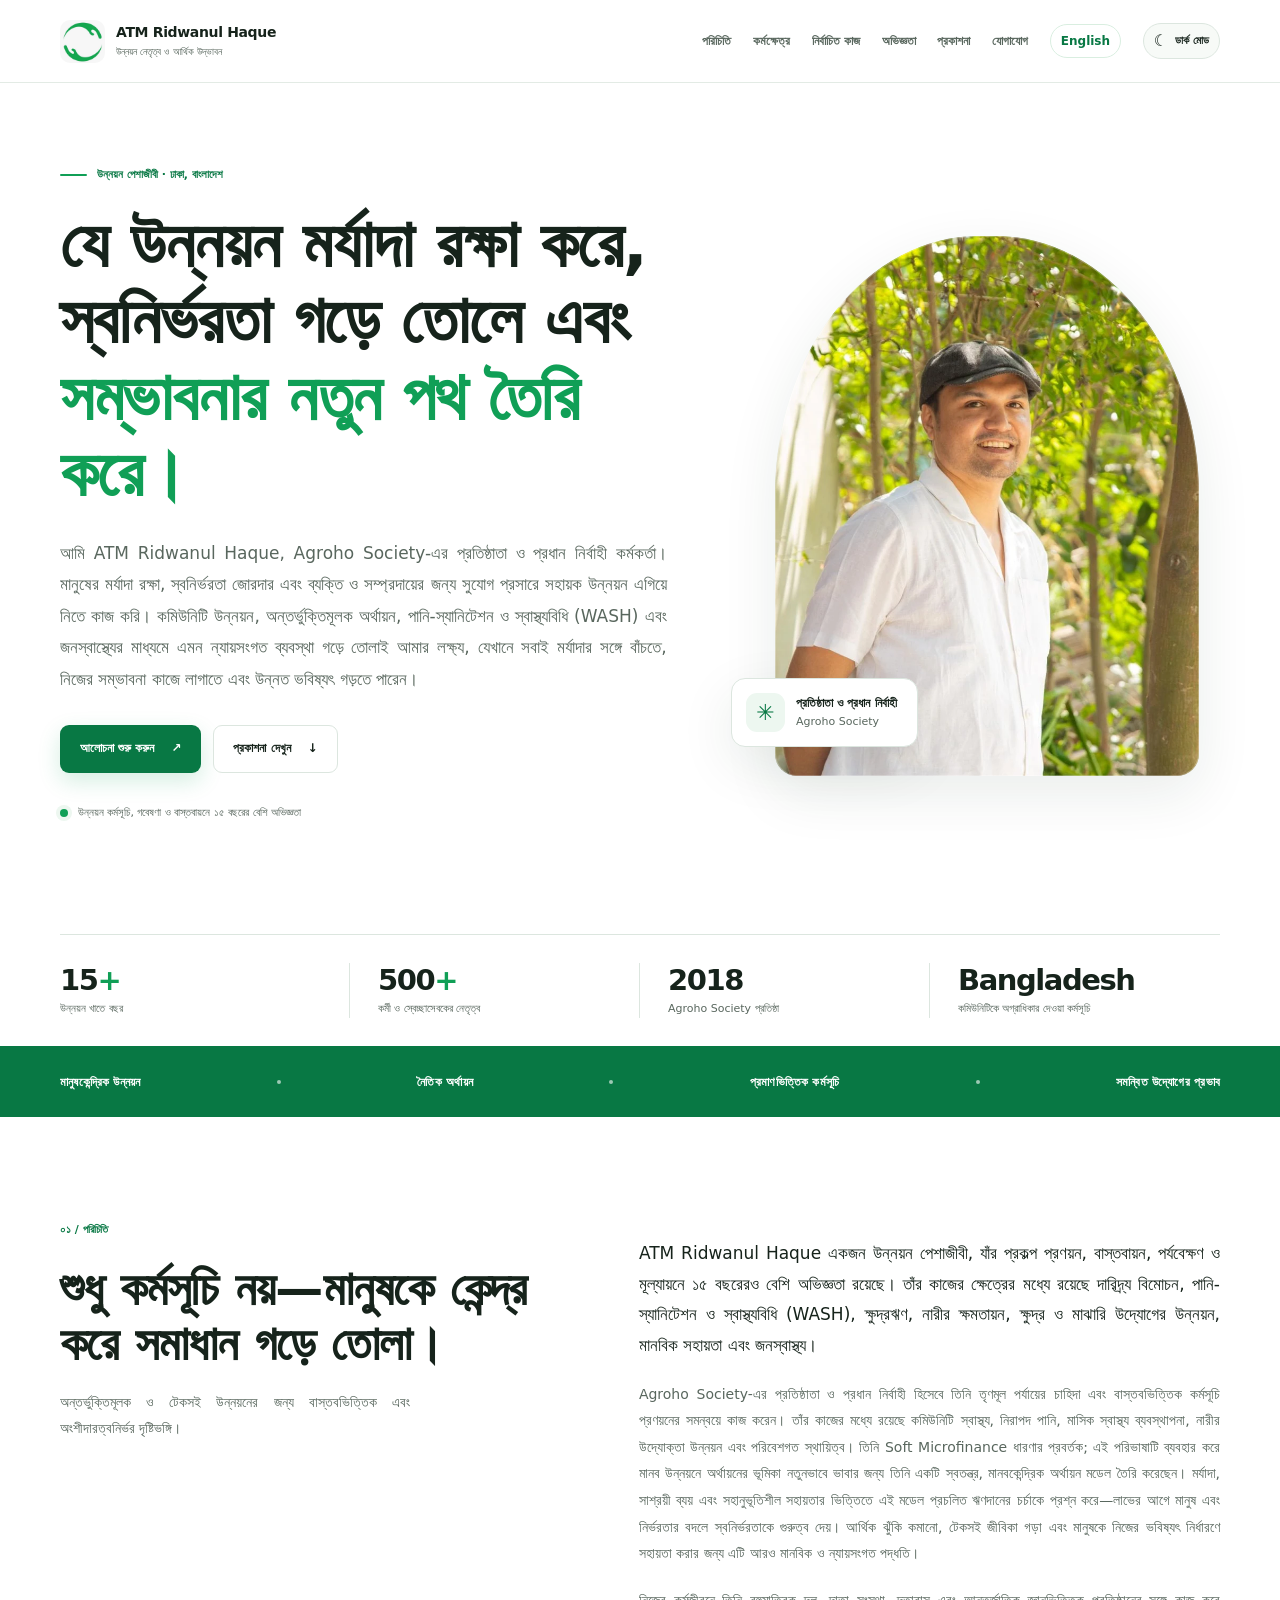
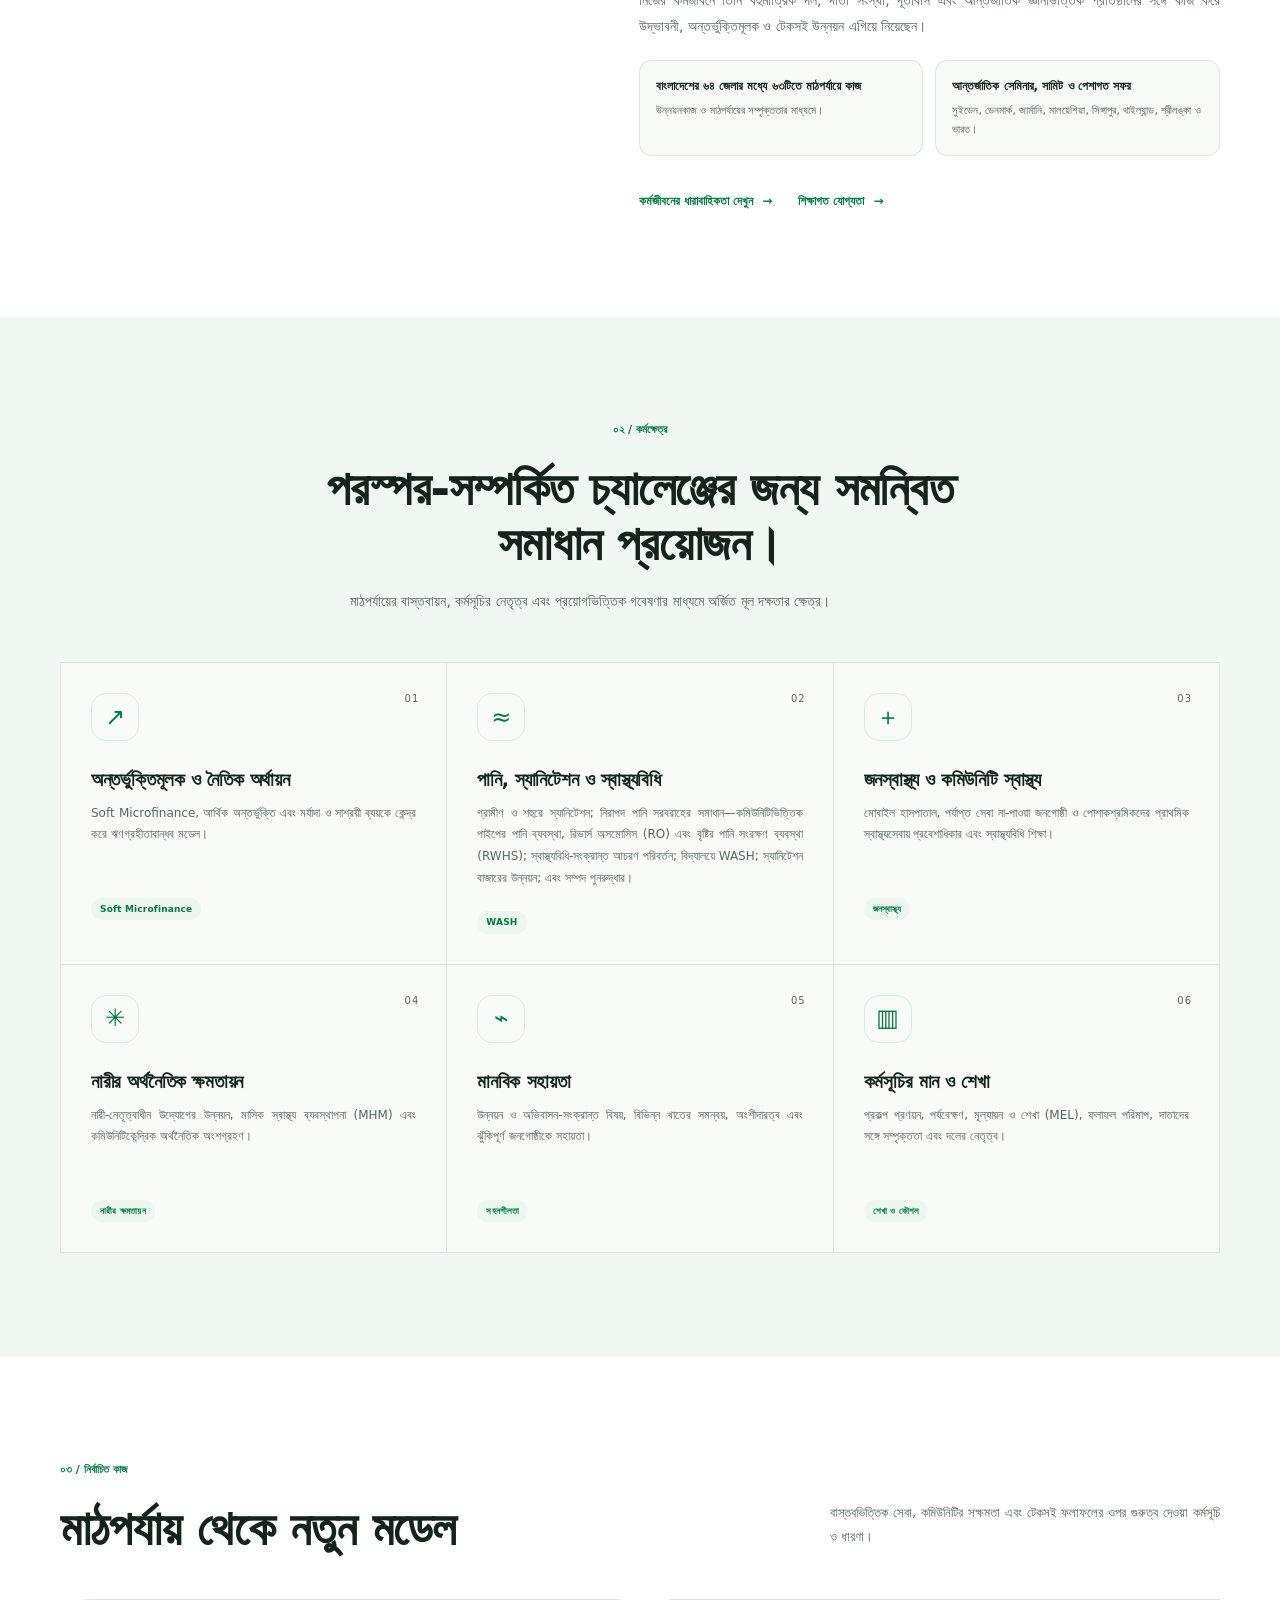
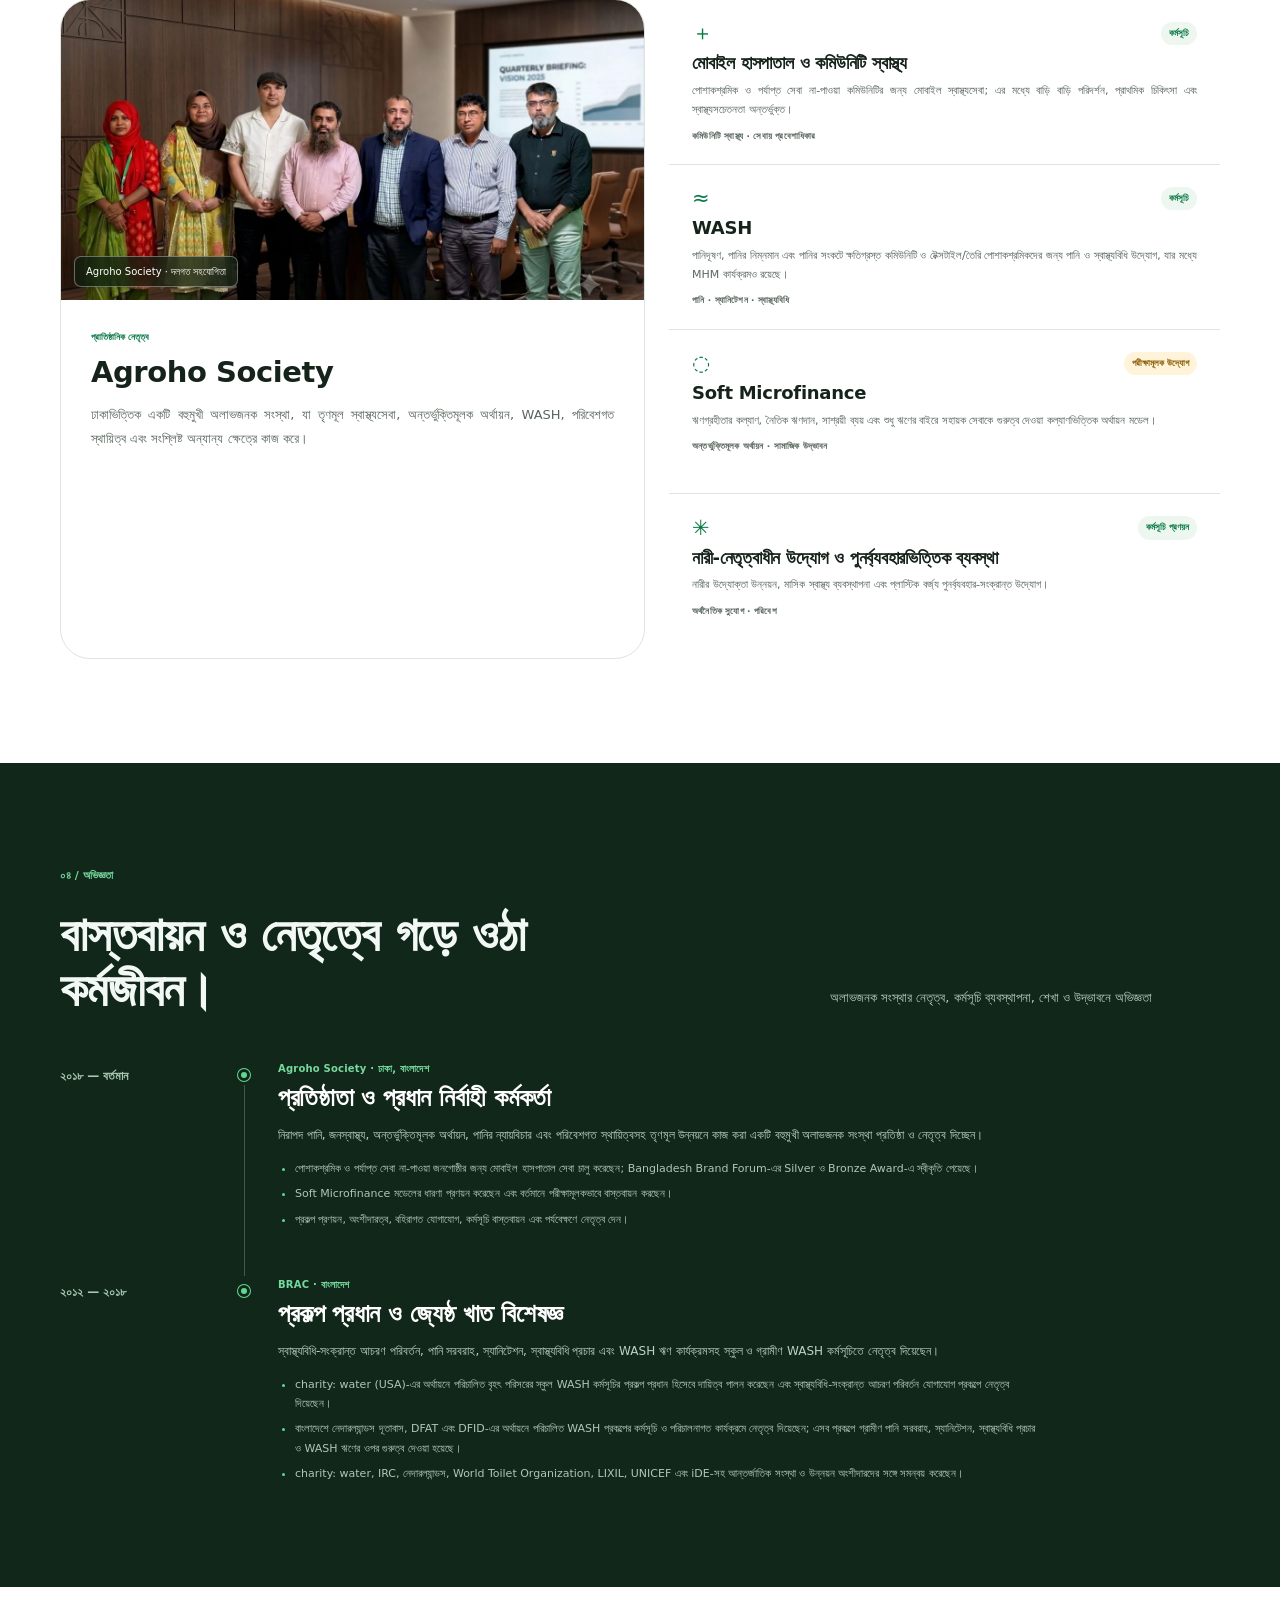
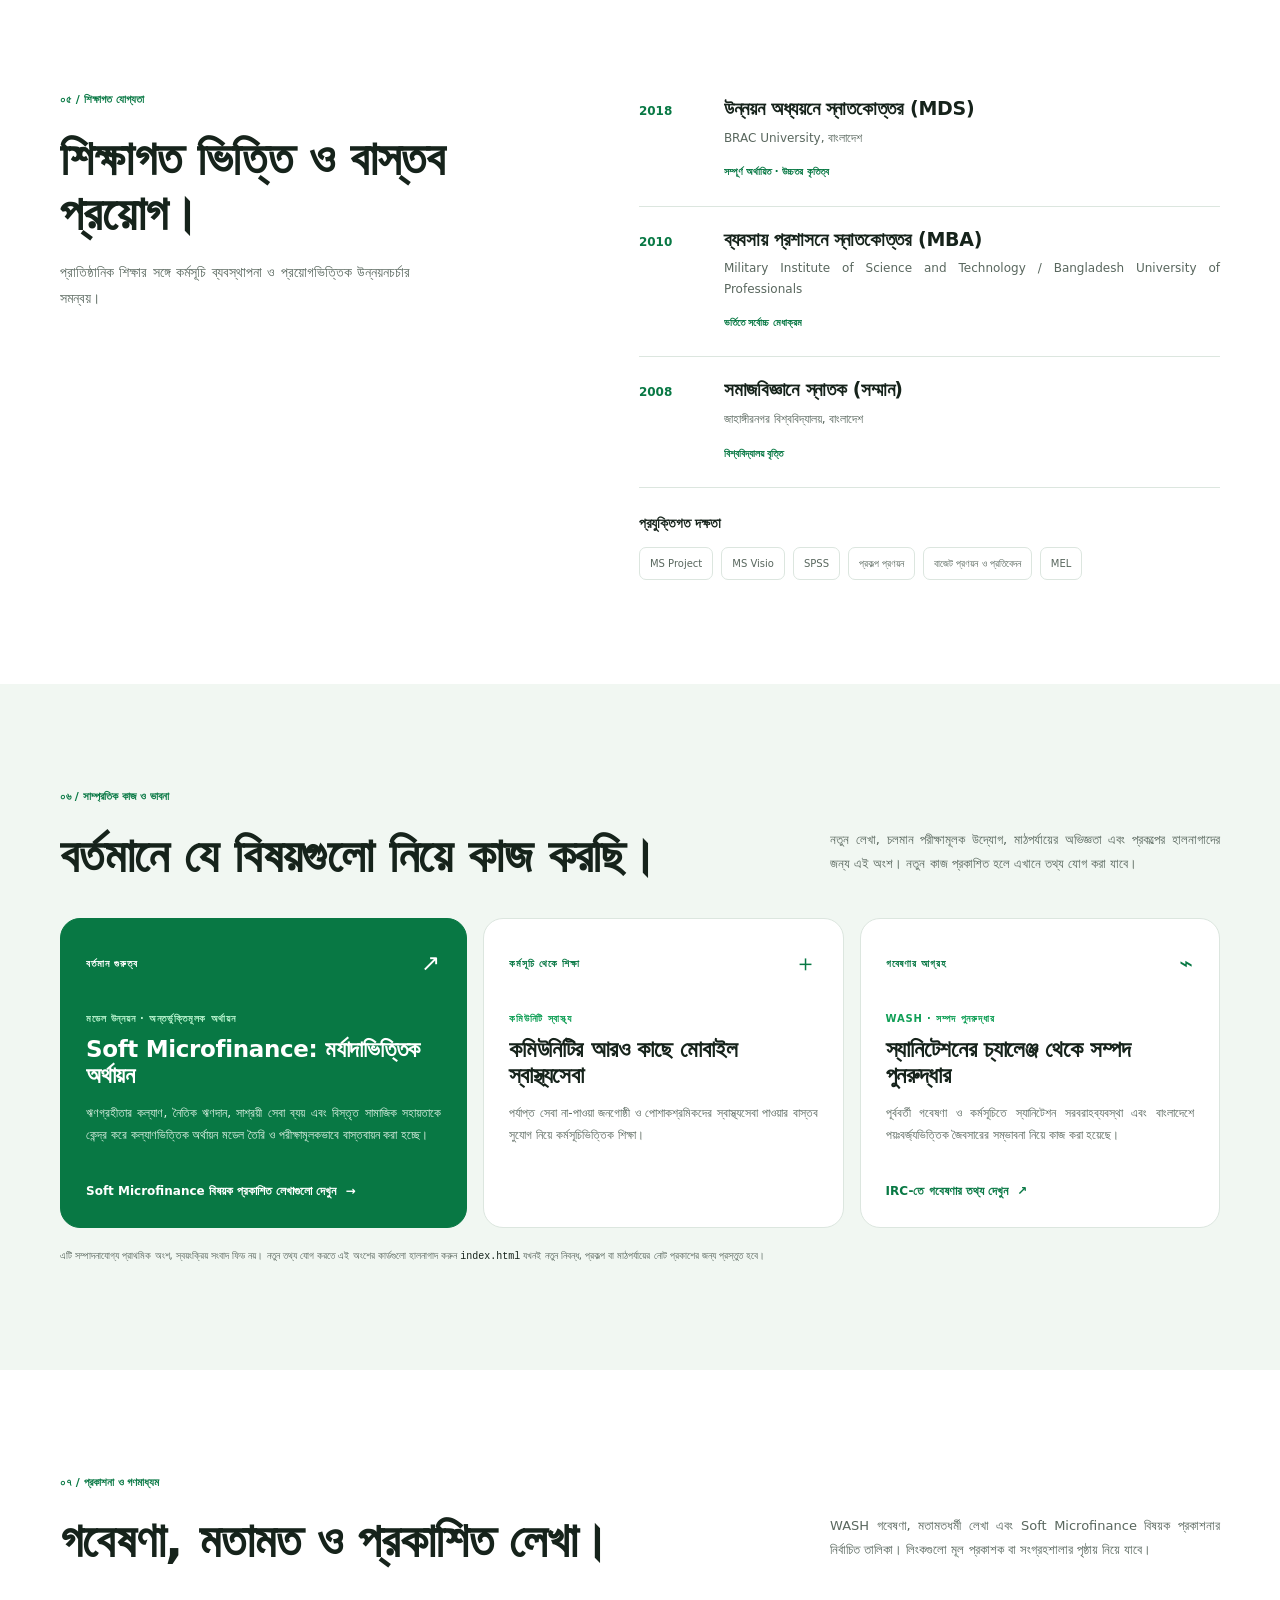
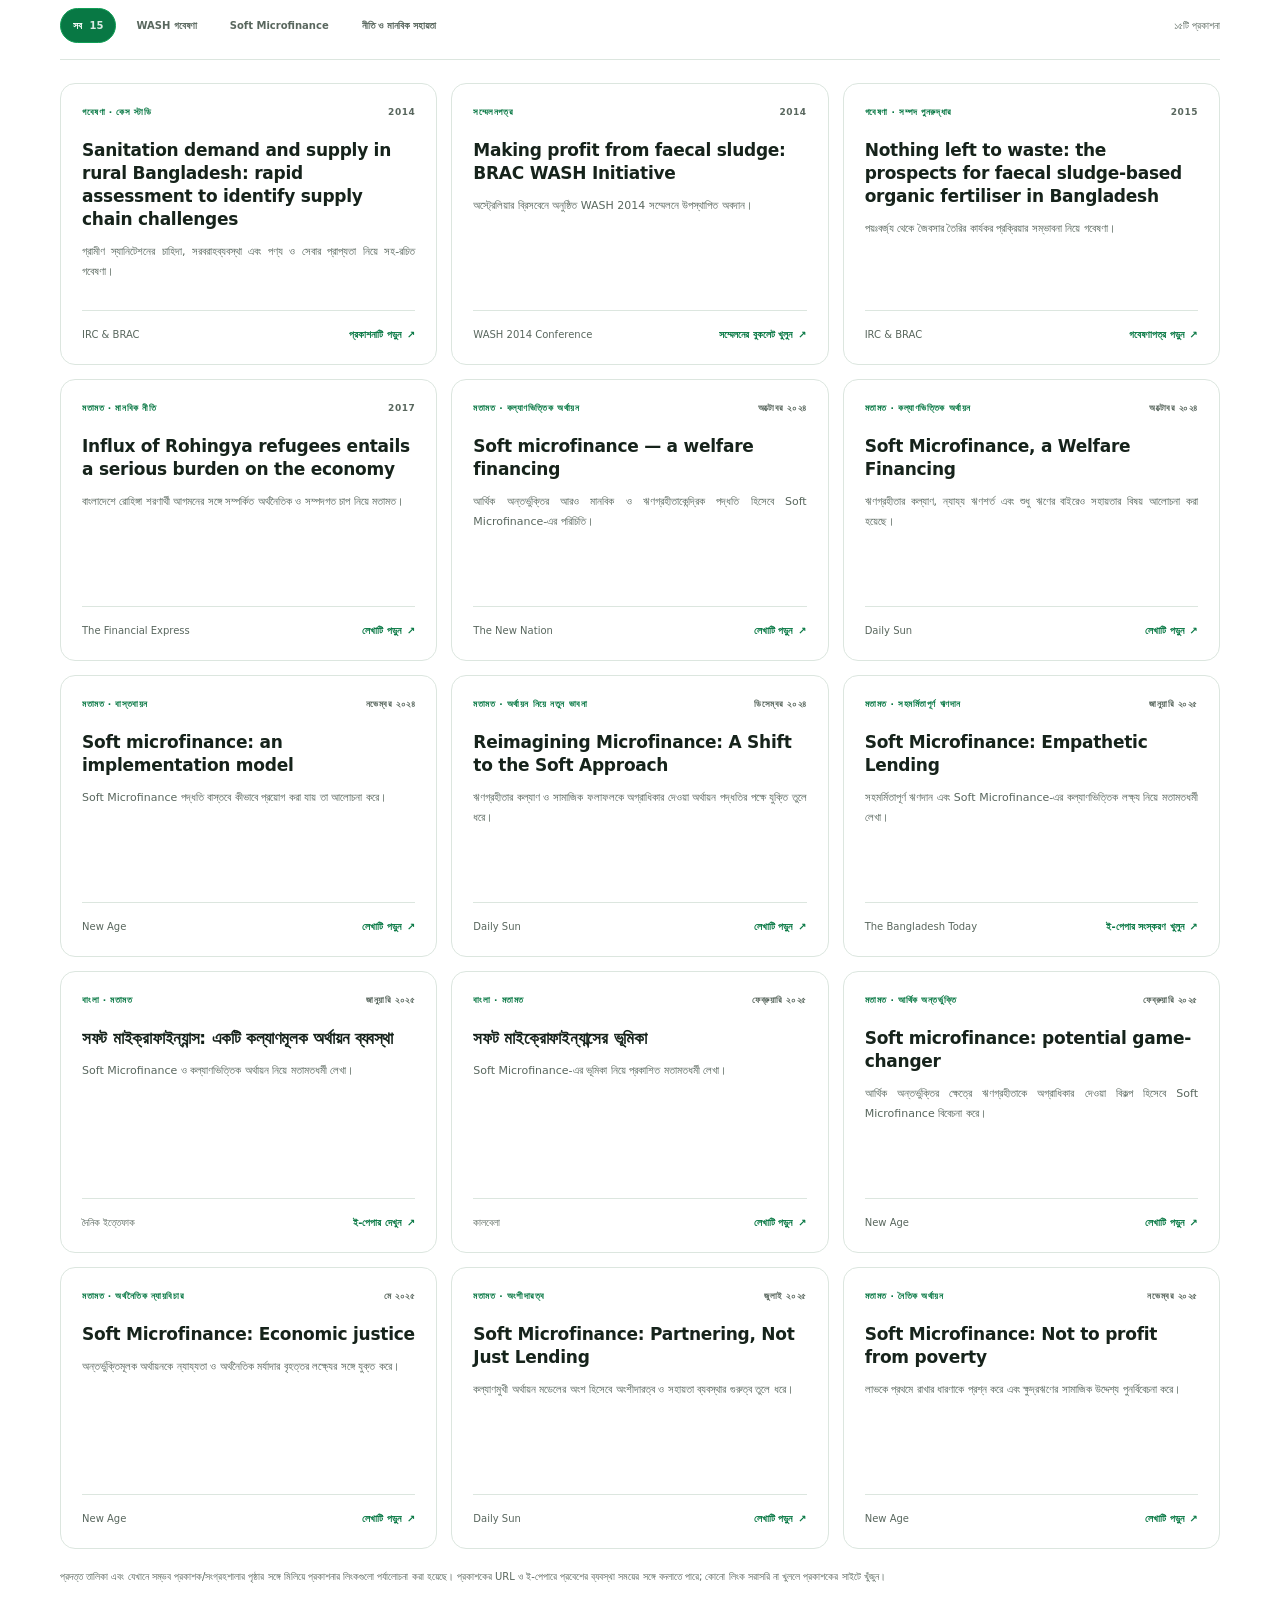
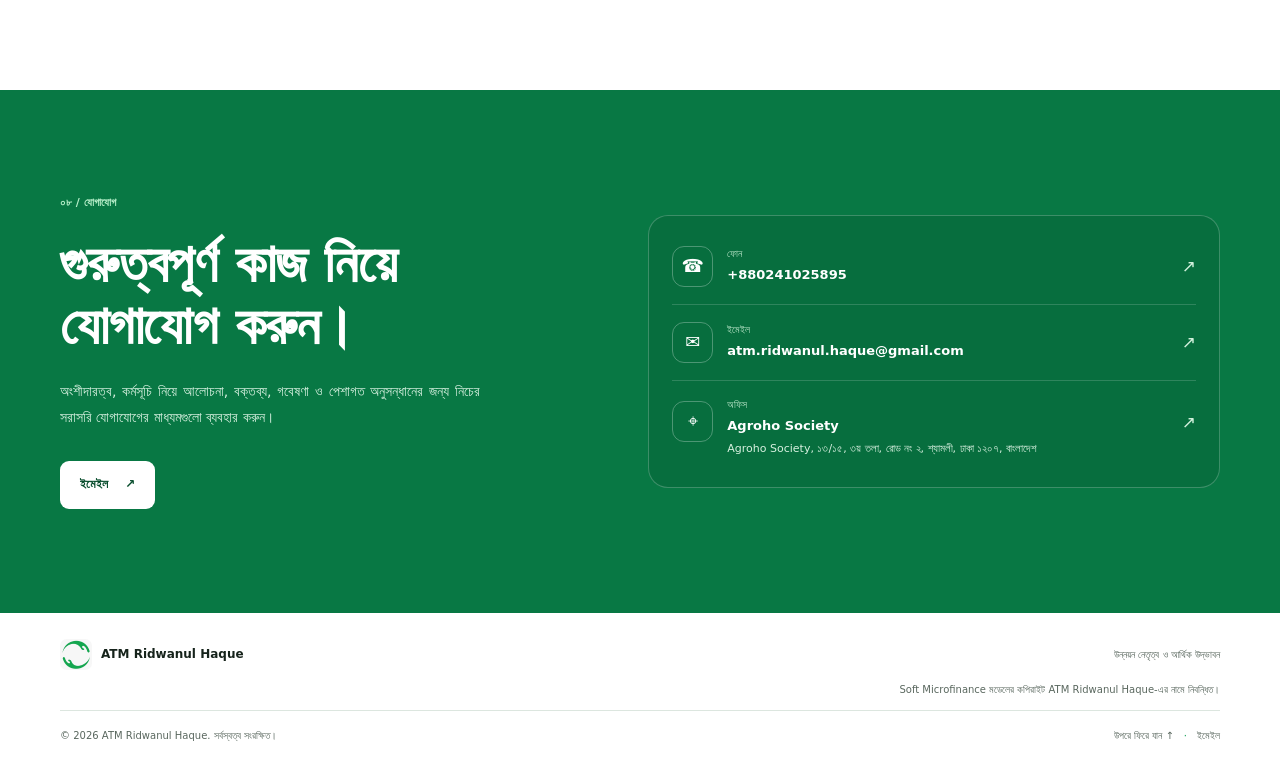
==== bn/index.html @ 597134b5 "Add files via upload Bangla implemented, interface slight change, info changes" ====
<!doctype html>
<!DOCTYPE html>

<html lang="bn-BD">
<head>
<meta charset="utf-8"/>
<meta content="width=device-width, initial-scale=1" name="viewport"/>
<meta content="#0f9f55" name="theme-color"/>
<meta content="light dark" name="color-scheme"/>
<title>ATM Ridwanul Haque | উন্নয়ন নেতৃত্ব ও আর্থিক উদ্ভাবন</title>
<meta content="ATM Ridwanul Haque, Agroho Society-এর প্রতিষ্ঠাতা ও প্রধান নির্বাহী। অন্তর্ভুক্তিমূলক উন্নয়ন, WASH, জনস্বাস্থ্য এবং Soft Microfinance নিয়ে কাজ করেন।" name="description"/>
<meta content="ATM Ridwanul Haque, Agroho Society, Soft Microfinance, উন্নয়ন নেতৃত্ব, আর্থিক অন্তর্ভুক্তি, পানি স্যানিটেশন স্বাস্থ্যবিধি, জনস্বাস্থ্য, বাংলাদেশ" name="keywords"/>
<meta content="ATM Ridwanul Haque" name="author"/>
<meta content="index, follow, max-image-preview:large, max-snippet:-1, max-video-preview:-1" name="robots"/>
<meta content="index, follow, max-image-preview:large, max-snippet:-1, max-video-preview:-1" name="googlebot"/>
<link href="https://tanjimarup.github.io/atmridwanulhaque/bn/" rel="canonical"/>



<link href="../favicon.ico" rel="icon" sizes="any"/>
<link href="../assets/favicon.png" rel="icon" type="image/png"/>
<link href="../assets/favicon-256.png" rel="apple-touch-icon"/>
<link href="../site.webmanifest" rel="manifest"/>
<link as="image" fetchpriority="high" href="../assets/ridwanul-haque.webp" rel="preload"/>
<link href="../styles.css" rel="stylesheet"/>
<meta content="profile" property="og:type"/>
<meta content="ATM Ridwanul Haque" property="og:site_name"/>
<meta content="ATM Ridwanul Haque | উন্নয়ন নেতৃত্ব ও আর্থিক উদ্ভাবন" property="og:title"/>
<meta content="Agroho Society-এর প্রতিষ্ঠাতা ও প্রধান নির্বাহী; মর্যাদাভিত্তিক উন্নয়ন, স্বনির্ভরতা এবং মানবকেন্দ্রিক অর্থায়ন এগিয়ে নিচ্ছেন।" property="og:description"/>
<meta content="https://tanjimarup.github.io/atmridwanulhaque/bn/" property="og:url"/>
<meta content="https://tanjimarup.github.io/atmridwanulhaque/assets/og-ridwanul-haque.jpg" property="og:image"/>
<meta content="1200" property="og:image:width"/>
<meta content="630" property="og:image:height"/>
<meta content="ATM Ridwanul Haque, Agroho Society-এর প্রতিষ্ঠাতা ও প্রধান নির্বাহী" property="og:image:alt"/>
<meta content="bn_BD" property="og:locale"/>
<meta content="Ridwanul" property="profile:first_name"/>
<meta content="Haque" property="profile:last_name"/>
<meta content="summary_large_image" name="twitter:card"/>
<meta content="ATM Ridwanul Haque | উন্নয়ন নেতৃত্ব ও আর্থিক উদ্ভাবন" name="twitter:title"/>
<meta content="Agroho Society-এর প্রতিষ্ঠাতা ও প্রধান নির্বাহী; বাংলাদেশে মর্যাদাভিত্তিক উন্নয়ন ও আর্থিক উদ্ভাবনে কাজ করছেন।" name="twitter:description"/>
<meta content="https://tanjimarup.github.io/atmridwanulhaque/assets/og-ridwanul-haque.jpg" name="twitter:image"/>
<meta content="ATM Ridwanul Haque-এর প্রতিকৃতি" name="twitter:image:alt"/>
<script type="application/ld+json">
  {
  "@context": "https://schema.org",
  "@graph": [
    {
      "@type": "Person",
      "@id": "https://tanjimarup.github.io/atmridwanulhaque/#person",
      "name": "ATM Ridwanul Haque",
      "givenName": "ATM Ridwanul",
      "familyName": "Haque",
      "url": "https://tanjimarup.github.io/atmridwanulhaque/",
      "image": "https://tanjimarup.github.io/atmridwanulhaque/assets/ridwanul-haque.webp",
      "email": "atm.ridwanul.haque@gmail.com",
      "telephone": "+880241025895",
      "jobTitle": "Founder and Chief Executive Officer",
      "description": "বাংলাদেশভিত্তিক উন্নয়ন পেশাজীবী এবং Agroho Society-এর প্রতিষ্ঠাতা ও প্রধান নির্বাহী; মর্যাদাভিত্তিক উন্নয়ন, স্বনির্ভরতা, অন্তর্ভুক্তিমূলক অর্থায়ন, WASH ও জনস্বাস্থ্য নিয়ে কাজ করেন এবং Soft Microfinance ধারণার পথিকৃৎ।",
      "address": {
        "@type": "PostalAddress",
        "streetAddress": "Agroho Society, 13/15, 3rd Floor, Road No 2, Shyamoli",
        "addressLocality": "Dhaka",
        "postalCode": "1207",
        "addressCountry": "BD"
      },
      "worksFor": {
        "@id": "https://tanjimarup.github.io/atmridwanulhaque/#agroho"
      },
      "knowsAbout": [
        "Soft Microfinance",
        "Water, Sanitation and Hygiene (WASH)",
        "Public health",
        "Women’s economic empowerment",
        "Monitoring, Evaluation and Learning",
        "Humanitarian response",
        "Inclusive finance",
        "SME development"
      ],
      "alumniOf": [
        {
          "@type": "CollegeOrUniversity",
          "name": "BRAC University",
          "sameAs": "https://www.bracu.ac.bd/"
        },
        {
          "@type": "CollegeOrUniversity",
          "name": "Bangladesh University of Professionals"
        },
        {
          "@type": "CollegeOrUniversity",
          "name": "Jahangirnagar University",
          "sameAs": "https://juniv.edu/"
        }
      ]
    },
    {
      "@type": "Organization",
      "@id": "https://tanjimarup.github.io/atmridwanulhaque/#agroho",
      "name": "Agroho Society",
      "description": "ঢাকাভিত্তিক অলাভজনক সংস্থা, যা তৃণমূল উন্নয়ন, নিরাপদ পানি, জনস্বাস্থ্য, অন্তর্ভুক্তিমূলক অর্থায়ন, পানির ন্যায়বিচার এবং পরিবেশগত স্থায়িত্ব নিয়ে কাজ করে।",
      "address": {
        "@type": "PostalAddress",
        "streetAddress": "13/15, 3rd Floor, Road No 2, Shyamoli",
        "addressLocality": "Dhaka",
        "postalCode": "1207",
        "addressCountry": "BD"
      },
      "email": "atm.ridwanul.haque@gmail.com",
      "telephone": "+880241025895",
      "founder": {
        "@id": "https://tanjimarup.github.io/atmridwanulhaque/#person"
      }
    },
    {
      "@type": "WebSite",
      "@id": "https://tanjimarup.github.io/atmridwanulhaque/bn/#website",
      "url": "https://tanjimarup.github.io/atmridwanulhaque/bn/",
      "name": "ATM Ridwanul Haque",
      "description": "ATM Ridwanul Haque-এর পেশাগত পরিচিতি, প্রকাশনা এবং উন্নয়নমূলক কাজের বাংলা পৃষ্ঠা।",
      "inLanguage": "bn-BD",
      "about": {
        "@id": "https://tanjimarup.github.io/atmridwanulhaque/#person"
      }
    }
  ]
}
  </script>
<link href="https://tanjimarup.github.io/atmridwanulhaque/" hreflang="en-BD" rel="alternate"/><link href="https://tanjimarup.github.io/atmridwanulhaque/bn/" hreflang="bn-BD" rel="alternate"/><link href="https://tanjimarup.github.io/atmridwanulhaque/" hreflang="x-default" rel="alternate"/></head>
<body>
<a class="skip-link" href="#main">মূল বিষয়বস্তুতে যান</a>
<header class="site-header" id="top">
<div class="container header-inner">
<a aria-label="ATM Ridwanul Haque-এর মূল পৃষ্ঠা" class="brand" href="#top">
<img alt="Agroho-এর লোগো" height="43" src="../assets/agroho-logo.jpg" width="45"/>
<span class="brand-copy"><strong>ATM Ridwanul Haque</strong><small>উন্নয়ন নেতৃত্ব ও আর্থিক উদ্ভাবন</small></span>
</a>
<button aria-controls="primary-nav" aria-expanded="false" aria-label="নেভিগেশন খুলুন" class="menu-toggle" id="menu-toggle" type="button"><span></span><span></span><span></span></button>
<nav aria-label="প্রধান নেভিগেশন" class="primary-nav" id="primary-nav">
<a href="#about">পরিচিতি</a>
<a href="#focus">কর্মক্ষেত্র</a>
<a href="#work">নির্বাচিত কাজ</a>
<a href="#experience">অভিজ্ঞতা</a>
<a href="#publications">প্রকাশনা</a>
<a href="#contact">যোগাযোগ</a>
<a aria-label="View this page in English" class="language-toggle" href="../index.html" lang="en">English</a>
<button aria-label="ডার্ক মোড চালু করুন" class="theme-toggle" id="theme-toggle" title="থিম পরিবর্তন করুন" type="button"><span aria-hidden="true" class="theme-icon">☾</span><span class="theme-label">ডার্ক মোড</span></button>
</nav>
</div>
</header>
<main id="main">
<section class="hero section-pad">
<div class="container hero-grid">
<div class="hero-copy">
<p class="eyebrow"><span class="eyebrow-line"></span> উন্নয়ন পেশাজীবী · ঢাকা, বাংলাদেশ</p>
<h1>যে উন্নয়ন মর্যাদা রক্ষা করে, স্বনির্ভরতা গড়ে তোলে এবং <span>সম্ভাবনার নতুন পথ তৈরি করে।</span></h1>
<p class="hero-lede">আমি ATM Ridwanul Haque, Agroho Society-এর প্রতিষ্ঠাতা ও প্রধান নির্বাহী কর্মকর্তা। মানুষের মর্যাদা রক্ষা, স্বনির্ভরতা জোরদার এবং ব্যক্তি ও সম্প্রদায়ের জন্য সুযোগ প্রসারে সহায়ক উন্নয়ন এগিয়ে নিতে কাজ করি। কমিউনিটি উন্নয়ন, অন্তর্ভুক্তিমূলক অর্থায়ন, পানি-স্যানিটেশন ও স্বাস্থ্যবিধি (WASH) এবং জনস্বাস্থ্যের মাধ্যমে এমন ন্যায়সংগত ব্যবস্থা গড়ে তোলাই আমার লক্ষ্য, যেখানে সবাই মর্যাদার সঙ্গে বাঁচতে, নিজের সম্ভাবনা কাজে লাগাতে এবং উন্নত ভবিষ্যৎ গড়তে পারেন।</p>
<div class="hero-actions">
<a class="button button-primary" href="#contact">আলোচনা শুরু করুন <span aria-hidden="true">↗</span></a>
<a class="button button-secondary" href="#publications">প্রকাশনা দেখুন <span aria-hidden="true">↓</span></a>
</div>
<div class="hero-trust"><span class="status-dot"></span><span>উন্নয়ন কর্মসূচি, গবেষণা ও বাস্তবায়নে ১৫ বছরের বেশি অভিজ্ঞতা</span></div>
</div>
<div class="hero-visual">
<div class="photo-frame"><img alt="ATM Ridwanul Haque বাইরে দাঁড়িয়ে আছেন" class="hero-portrait" fetchpriority="high" height="1200" src="../assets/ridwanul-haque.webp" width="900"/></div>
<div class="photo-note"><span aria-hidden="true" class="note-mark">✳</span><span><strong>প্রতিষ্ঠাতা ও প্রধান নির্বাহী</strong><small>Agroho Society</small></span></div>
</div>
</div>
<div aria-label="Profile highlights" class="container metric-strip">
<div class="metric"><strong>15<span>+</span></strong><span>উন্নয়ন খাতে বছর</span></div>
<div class="metric"><strong>500<span>+</span></strong><span>কর্মী ও স্বেচ্ছাসেবকের নেতৃত্ব</span></div>
<div class="metric"><strong>2018</strong><span>Agroho Society প্রতিষ্ঠা</span></div>
<div class="metric metric-location"><strong>Bangladesh</strong><span>কমিউনিটিকে অগ্রাধিকার দেওয়া কর্মসূচি</span></div>
</div>
</section>
<section class="intro-band">
<div class="container intro-band-inner"><p>মানুষকেন্দ্রিক উন্নয়ন</p><span aria-hidden="true" class="band-divider"></span><p>নৈতিক অর্থায়ন</p><span aria-hidden="true" class="band-divider"></span><p>প্রমাণভিত্তিক কর্মসূচি</p><span aria-hidden="true" class="band-divider"></span><p>সমন্বিত উদ্যোগের প্রভাব</p></div>
</section>
<section class="section section-pad" id="about">
<div class="container two-column">
<div class="section-heading"><p class="eyebrow">০১ / পরিচিতি</p><h2>শুধু কর্মসূচি নয়—মানুষকে কেন্দ্র করে সমাধান গড়ে তোলা।</h2><p class="heading-note">অন্তর্ভুক্তিমূলক ও টেকসই উন্নয়নের জন্য বাস্তবভিত্তিক এবং অংশীদারত্বনির্ভর দৃষ্টিভঙ্গি।</p></div>
<div class="prose-block"><p class="lead-paragraph">ATM Ridwanul Haque একজন উন্নয়ন পেশাজীবী, যাঁর প্রকল্প প্রণয়ন, বাস্তবায়ন, পর্যবেক্ষণ ও মূল্যায়নে ১৫ বছরেরও বেশি অভিজ্ঞতা রয়েছে। তাঁর কাজের ক্ষেত্রের মধ্যে রয়েছে দারিদ্র্য বিমোচন, পানি-স্যানিটেশন ও স্বাস্থ্যবিধি (WASH), ক্ষুদ্রঋণ, নারীর ক্ষমতায়ন, ক্ষুদ্র ও মাঝারি উদ্যোগের উন্নয়ন, মানবিক সহায়তা এবং জনস্বাস্থ্য।</p><p>Agroho Society-এর প্রতিষ্ঠাতা ও প্রধান নির্বাহী হিসেবে তিনি তৃণমূল পর্যায়ের চাহিদা এবং বাস্তবভিত্তিক কর্মসূচি প্রণয়নের সমন্বয়ে কাজ করেন। তাঁর কাজের মধ্যে রয়েছে কমিউনিটি স্বাস্থ্য, নিরাপদ পানি, মাসিক স্বাস্থ্য ব্যবস্থাপনা, নারীর উদ্যোক্তা উন্নয়ন এবং পরিবেশগত স্থায়িত্ব। তিনি Soft Microfinance ধারণার প্রবর্তক; এই পরিভাষাটি ব্যবহার করে মানব উন্নয়নে অর্থায়নের ভূমিকা নতুনভাবে ভাবার জন্য তিনি একটি স্বতন্ত্র, মানবকেন্দ্রিক অর্থায়ন মডেল তৈরি করেছেন। মর্যাদা, সাশ্রয়ী ব্যয় এবং সহানুভূতিশীল সহায়তার ভিত্তিতে এই মডেল প্রচলিত ঋণদানের চর্চাকে প্রশ্ন করে—লাভের আগে মানুষ এবং নির্ভরতার বদলে স্বনির্ভরতাকে গুরুত্ব দেয়। আর্থিক ঝুঁকি কমানো, টেকসই জীবিকা গড়া এবং মানুষকে নিজের ভবিষ্যৎ নির্ধারণে সহায়তা করার জন্য এটি আরও মানবিক ও ন্যায়সংগত পদ্ধতি।</p><p>নিজের কর্মজীবনে তিনি বহুমাত্রিক দল, দাতা সংস্থা, দূতাবাস এবং আন্তর্জাতিক জ্ঞানভিত্তিক প্রতিষ্ঠানের সঙ্গে কাজ করে উদ্ভাবনী, অন্তর্ভুক্তিমূলক ও টেকসই উন্নয়ন এগিয়ে নিয়েছেন।</p><div class="profile-highlights"><div><strong>বাংলাদেশের ৬৪ জেলার মধ্যে ৬৩টিতে মাঠপর্যায়ে কাজ</strong><span>উন্নয়নকাজ ও মাঠপর্যায়ের সম্পৃক্ততার মাধ্যমে।</span></div><div><strong>আন্তর্জাতিক সেমিনার, সামিট ও পেশাগত সফর</strong><span>সুইডেন, ডেনমার্ক, জার্মানি, মালয়েশিয়া, সিঙ্গাপুর, থাইল্যান্ড, শ্রীলঙ্কা ও ভারত।</span></div></div><div class="inline-link-row"><a class="text-link" href="#experience">কর্মজীবনের ধারাবাহিকতা দেখুন <span aria-hidden="true">→</span></a><a class="text-link" href="#education">শিক্ষাগত যোগ্যতা <span aria-hidden="true">→</span></a></div></div>
</div>
</section>
<section class="section section-tinted section-pad" id="focus">
<div class="container">
<div class="section-heading centered-heading"><p class="eyebrow">০২ / কর্মক্ষেত্র</p><h2>পরস্পর-সম্পর্কিত চ্যালেঞ্জের জন্য সমন্বিত সমাধান প্রয়োজন।</h2><p>মাঠপর্যায়ের বাস্তবায়ন, কর্মসূচির নেতৃত্ব এবং প্রয়োগভিত্তিক গবেষণার মাধ্যমে অর্জিত মূল দক্ষতার ক্ষেত্র।</p></div>
<div class="focus-grid">
<article class="focus-card"><span class="card-number">01</span><div aria-hidden="true" class="line-icon">↗</div><h3>অন্তর্ভুক্তিমূলক ও নৈতিক অর্থায়ন</h3><p>Soft Microfinance, আর্থিক অন্তর্ভুক্তি এবং মর্যাদা ও সাশ্রয়ী ব্যয়কে কেন্দ্র করে ঋণগ্রহীতাবান্ধব মডেল।</p><span class="card-tag">Soft Microfinance</span></article>
<article class="focus-card"><span class="card-number">02</span><div aria-hidden="true" class="line-icon">≈</div><h3>পানি, স্যানিটেশন ও স্বাস্থ্যবিধি</h3><p>গ্রামীণ ও শহুরে স্যানিটেশন; নিরাপদ পানি সরবরাহের সমাধান—কমিউনিটিভিত্তিক পাইপের পানি ব্যবস্থা, রিভার্স অসমোসিস (RO) এবং বৃষ্টির পানি সংরক্ষণ ব্যবস্থা (RWHS); স্বাস্থ্যবিধি-সংক্রান্ত আচরণ পরিবর্তন; বিদ্যালয়ে WASH; স্যানিটেশন বাজারের উন্নয়ন; এবং সম্পদ পুনরুদ্ধার।</p><span class="card-tag">WASH</span></article>
<article class="focus-card"><span class="card-number">03</span><div aria-hidden="true" class="line-icon">＋</div><h3>জনস্বাস্থ্য ও কমিউনিটি স্বাস্থ্য</h3><p>মোবাইল হাসপাতাল, পর্যাপ্ত সেবা না-পাওয়া জনগোষ্ঠী ও পোশাকশ্রমিকদের প্রাথমিক স্বাস্থ্যসেবায় প্রবেশাধিকার এবং স্বাস্থ্যবিধি শিক্ষা।</p><span class="card-tag">জনস্বাস্থ্য</span></article>
<article class="focus-card"><span class="card-number">04</span><div aria-hidden="true" class="line-icon">✳</div><h3>নারীর অর্থনৈতিক ক্ষমতায়ন</h3><p>নারী-নেতৃত্বাধীন উদ্যোগের উন্নয়ন, মাসিক স্বাস্থ্য ব্যবস্থাপনা (MHM) এবং কমিউনিটিকেন্দ্রিক অর্থনৈতিক অংশগ্রহণ।</p><span class="card-tag">নারীর ক্ষমতায়ন</span></article>
<article class="focus-card"><span class="card-number">05</span><div aria-hidden="true" class="line-icon">⌁</div><h3>মানবিক সহায়তা</h3><p>উন্নয়ন ও অভিবাসন-সংক্রান্ত বিষয়, বিভিন্ন খাতের সমন্বয়, অংশীদারত্ব এবং ঝুঁকিপূর্ণ জনগোষ্ঠীকে সহায়তা।</p><span class="card-tag">সহনশীলতা</span></article>
<article class="focus-card"><span class="card-number">06</span><div aria-hidden="true" class="line-icon">▥</div><h3>কর্মসূচির মান ও শেখা</h3><p>প্রকল্প প্রণয়ন, পর্যবেক্ষণ, মূল্যায়ন ও শেখা (MEL), ফলাফল পরিমাপ, দাতাদের সঙ্গে সম্পৃক্ততা এবং দলের নেতৃত্ব।</p><span class="card-tag">শেখা ও কৌশল</span></article>
</div>
</div>
</section>
<section class="section section-pad" id="work">
<div class="container">
<div class="section-heading split-heading"><div><p class="eyebrow">০৩ / নির্বাচিত কাজ</p><h2>মাঠপর্যায় থেকে নতুন মডেল</h2></div><p>বাস্তবভিত্তিক সেবা, কমিউনিটির সক্ষমতা এবং টেকসই ফলাফলের ওপর গুরুত্ব দেওয়া কর্মসূচি ও ধারণা।</p></div>
<div class="work-layout">
<article class="work-feature">
<div class="work-feature-image"><img alt="কর্মসূচির বৈঠকে Agroho Society-এর দল" height="816" loading="lazy" src="../assets/agroho-team.webp" width="1281"/><span class="image-caption">Agroho Society · দলগত সহযোগিতা</span></div>
<div class="work-feature-body"><p class="eyebrow">প্রাতিষ্ঠানিক নেতৃত্ব</p><h3>Agroho Society</h3><p>ঢাকাভিত্তিক একটি বহুমুখী অলাভজনক সংস্থা, যা তৃণমূল স্বাস্থ্যসেবা, অন্তর্ভুক্তিমূলক অর্থায়ন, WASH, পরিবেশগত স্থায়িত্ব এবং সংশ্লিষ্ট অন্যান্য ক্ষেত্রে কাজ করে।</p></div>
</article>
<div class="work-list">
<article class="work-item"><div class="work-item-top"><span aria-hidden="true" class="work-symbol">＋</span><span class="work-status">কর্মসূচি</span></div><h3>মোবাইল হাসপাতাল ও কমিউনিটি স্বাস্থ্য</h3><p>পোশাকশ্রমিক ও পর্যাপ্ত সেবা না-পাওয়া কমিউনিটির জন্য মোবাইল স্বাস্থ্যসেবা; এর মধ্যে বাড়ি বাড়ি পরিদর্শন, প্রাথমিক চিকিৎসা এবং স্বাস্থ্যসচেতনতা অন্তর্ভুক্ত।</p><div class="work-meta">কমিউনিটি স্বাস্থ্য · সেবায় প্রবেশাধিকার</div></article>
<article class="work-item"><div class="work-item-top"><span aria-hidden="true" class="work-symbol">≈</span><span class="work-status">কর্মসূচি</span></div><h3>WASH</h3><p>পানিদূষণ, পানির নিম্নমান এবং পানির সংকটে ক্ষতিগ্রস্ত কমিউনিটি ও টেক্সটাইল/তৈরি পোশাকশ্রমিকদের জন্য পানি ও স্বাস্থ্যবিধি উদ্যোগ, যার মধ্যে MHM কার্যক্রমও রয়েছে।</p><div class="work-meta">পানি · স্যানিটেশন · স্বাস্থ্যবিধি</div></article>
<article class="work-item"><div class="work-item-top"><span aria-hidden="true" class="work-symbol">◌</span><span class="work-status status-pilot">পরীক্ষামূলক উদ্যোগ</span></div><h3>Soft Microfinance</h3><p>ঋণগ্রহীতার কল্যাণ, নৈতিক ঋণদান, সাশ্রয়ী ব্যয় এবং শুধু ঋণের বাইরে সহায়ক সেবাকে গুরুত্ব দেওয়া কল্যাণভিত্তিক অর্থায়ন মডেল।</p><div class="work-meta">অন্তর্ভুক্তিমূলক অর্থায়ন · সামাজিক উদ্ভাবন</div></article>
<article class="work-item"><div class="work-item-top"><span aria-hidden="true" class="work-symbol">✳</span><span class="work-status">কর্মসূচি প্রণয়ন</span></div><h3>নারী-নেতৃত্বাধীন উদ্যোগ ও পুনর্ব্যবহারভিত্তিক ব্যবস্থা</h3><p>নারীর উদ্যোক্তা উন্নয়ন, মাসিক স্বাস্থ্য ব্যবস্থাপনা এবং প্লাস্টিক বর্জ্য পুনর্ব্যবহার-সংক্রান্ত উদ্যোগ।</p><div class="work-meta">অর্থনৈতিক সুযোগ · পরিবেশ</div></article>
</div>
</div>
</div>
</section>
<section class="section section-dark section-pad" id="experience">
<div class="container">
<div class="section-heading split-heading dark-heading"><div><p class="eyebrow">০৪ / অভিজ্ঞতা</p><h2>বাস্তবায়ন ও নেতৃত্বে গড়ে ওঠা কর্মজীবন।</h2></div><p>অলাভজনক সংস্থার নেতৃত্ব, কর্মসূচি ব্যবস্থাপনা, শেখা ও উদ্ভাবনে অভিজ্ঞতা</p></div>
<div class="timeline">
<article class="timeline-item"><div class="timeline-date">২০১৮ — বর্তমান</div><div aria-hidden="true" class="timeline-marker"></div><div class="timeline-content"><p class="timeline-org">Agroho Society · ঢাকা, বাংলাদেশ</p><h3>প্রতিষ্ঠাতা ও প্রধান নির্বাহী কর্মকর্তা</h3><p>নিরাপদ পানি, জনস্বাস্থ্য, অন্তর্ভুক্তিমূলক অর্থায়ন, পানির ন্যায়বিচার এবং পরিবেশগত স্থায়িত্বসহ তৃণমূল উন্নয়নে কাজ করা একটি বহুমুখী অলাভজনক সংস্থা প্রতিষ্ঠা ও নেতৃত্ব দিচ্ছেন।</p><ul><li>পোশাকশ্রমিক ও পর্যাপ্ত সেবা না-পাওয়া জনগোষ্ঠীর জন্য মোবাইল হাসপাতাল সেবা চালু করেছেন; Bangladesh Brand Forum-এর Silver ও Bronze Award-এ স্বীকৃতি পেয়েছে।</li><li>Soft Microfinance মডেলের ধারণা প্রণয়ন করেছেন এবং বর্তমানে পরীক্ষামূলকভাবে বাস্তবায়ন করছেন।</li><li>প্রকল্প প্রণয়ন, অংশীদারত্ব, বহিরাগত যোগাযোগ, কর্মসূচি বাস্তবায়ন এবং পর্যবেক্ষণে নেতৃত্ব দেন।</li></ul></div></article>
<article class="timeline-item"><div class="timeline-date">২০১২ — ২০১৮</div><div aria-hidden="true" class="timeline-marker"></div><div class="timeline-content"><p class="timeline-org">BRAC · বাংলাদেশ</p><h3>প্রকল্প প্রধান ও জ্যেষ্ঠ খাত বিশেষজ্ঞ</h3><p>স্বাস্থ্যবিধি-সংক্রান্ত আচরণ পরিবর্তন, পানি সরবরাহ, স্যানিটেশন, স্বাস্থ্যবিধি প্রচার এবং WASH ঋণ কার্যক্রমসহ স্কুল ও গ্রামীণ WASH কর্মসূচিতে নেতৃত্ব দিয়েছেন।</p><ul><li>charity: water (USA)-এর অর্থায়নে পরিচালিত বৃহৎ পরিসরের স্কুল WASH কর্মসূচির প্রকল্প প্রধান হিসেবে দায়িত্ব পালন করেছেন এবং স্বাস্থ্যবিধি-সংক্রান্ত আচরণ পরিবর্তন যোগাযোগ প্রকল্পে নেতৃত্ব দিয়েছেন।</li><li>বাংলাদেশে নেদারল্যান্ডস দূতাবাস, DFAT এবং DFID-এর অর্থায়নে পরিচালিত WASH প্রকল্পের কর্মসূচি ও পরিচালনাগত কার্যক্রমে নেতৃত্ব দিয়েছেন; এসব প্রকল্পে গ্রামীণ পানি সরবরাহ, স্যানিটেশন, স্বাস্থ্যবিধি প্রচার ও WASH ঋণের ওপর গুরুত্ব দেওয়া হয়েছে।</li><li>charity: water, IRC, নেদারল্যান্ডস, World Toilet Organization, LIXIL, UNICEF এবং iDE-সহ আন্তর্জাতিক সংস্থা ও উন্নয়ন অংশীদারদের সঙ্গে সমন্বয় করেছেন।</li></ul></div></article>
</div>
</div>
</section>
<section class="section section-pad" id="education">
<div class="container education-grid">
<div class="section-heading"><p class="eyebrow">০৫ / শিক্ষাগত যোগ্যতা</p><h2>শিক্ষাগত ভিত্তি ও বাস্তব প্রয়োগ।</h2><p class="heading-note">প্রাতিষ্ঠানিক শিক্ষার সঙ্গে কর্মসূচি ব্যবস্থাপনা ও প্রয়োগভিত্তিক উন্নয়নচর্চার সমন্বয়।</p></div>
<div class="education-list">
<article class="education-item"><div class="education-year">2018</div><div><h3>উন্নয়ন অধ্যয়নে স্নাতকোত্তর (MDS)</h3><p>BRAC University, বাংলাদেশ</p><span class="education-note">সম্পূর্ণ অর্থায়িত · উচ্চতর কৃতিত্ব</span></div></article>
<article class="education-item"><div class="education-year">2010</div><div><h3>ব্যবসায় প্রশাসনে স্নাতকোত্তর (MBA)</h3><p>Military Institute of Science and Technology / Bangladesh University of Professionals</p><span class="education-note">ভর্তিতে সর্বোচ্চ মেধাক্রম</span></div></article>
<article class="education-item"><div class="education-year">2008</div><div><h3>সমাজবিজ্ঞানে স্নাতক (সম্মান)</h3><p>জাহাঙ্গীরনগর বিশ্ববিদ্যালয়, বাংলাদেশ</p><span class="education-note">বিশ্ববিদ্যালয় বৃত্তি</span></div></article>
<div class="tools-block"><h3>প্রযুক্তিগত দক্ষতা</h3><div class="chip-list"><span>MS Project</span><span>MS Visio</span><span>SPSS</span><span>প্রকল্প প্রণয়ন</span><span>বাজেট প্রণয়ন ও প্রতিবেদন</span><span>MEL</span></div></div>
</div>
</div>
</section>
<section class="section section-tinted section-pad latest-section" id="latest">
<div class="container">
<div class="section-heading split-heading"><div><p class="eyebrow">০৬ / সাম্প্রতিক কাজ ও ভাবনা</p><h2>বর্তমানে যে বিষয়গুলো নিয়ে কাজ করছি।</h2></div><p>নতুন লেখা, চলমান পরীক্ষামূলক উদ্যোগ, মাঠপর্যায়ের অভিজ্ঞতা এবং প্রকল্পের হালনাগাদের জন্য এই অংশ। নতুন কাজ প্রকাশিত হলে এখানে তথ্য যোগ করা যাবে।</p></div>
<div class="latest-grid">
<article class="latest-card latest-card-featured"><div class="latest-topline"><span>বর্তমান গুরুত্ব</span><span aria-hidden="true" class="latest-mark">↗</span></div><p class="latest-type">মডেল উন্নয়ন · অন্তর্ভুক্তিমূলক অর্থায়ন</p><h3>Soft Microfinance: মর্যাদাভিত্তিক অর্থায়ন</h3><p>ঋণগ্রহীতার কল্যাণ, নৈতিক ঋণদান, সাশ্রয়ী সেবা ব্যয় এবং বিস্তৃত সামাজিক সহায়তাকে কেন্দ্র করে কল্যাণভিত্তিক অর্থায়ন মডেল তৈরি ও পরীক্ষামূলকভাবে বাস্তবায়ন করা হচ্ছে।</p><a class="text-link" href="#publications">Soft Microfinance বিষয়ক প্রকাশিত লেখাগুলো দেখুন <span aria-hidden="true">→</span></a></article>
<article class="latest-card"><div class="latest-topline"><span>কর্মসূচি থেকে শিক্ষা</span><span aria-hidden="true" class="latest-mark">＋</span></div><p class="latest-type">কমিউনিটি স্বাস্থ্য</p><h3>কমিউনিটির আরও কাছে মোবাইল স্বাস্থ্যসেবা</h3><p>পর্যাপ্ত সেবা না-পাওয়া জনগোষ্ঠী ও পোশাকশ্রমিকদের স্বাস্থ্যসেবা পাওয়ার বাস্তব সুযোগ নিয়ে কর্মসূচিভিত্তিক শিক্ষা।</p></article>
<article class="latest-card"><div class="latest-topline"><span>গবেষণার আগ্রহ</span><span aria-hidden="true" class="latest-mark">⌁</span></div><p class="latest-type">WASH · সম্পদ পুনরুদ্ধার</p><h3>স্যানিটেশনের চ্যালেঞ্জ থেকে সম্পদ পুনরুদ্ধার</h3><p>পূর্ববর্তী গবেষণা ও কর্মসূচিতে স্যানিটেশন সরবরাহব্যবস্থা এবং বাংলাদেশে পয়ঃবর্জ্যভিত্তিক জৈবসারের সম্ভাবনা নিয়ে কাজ করা হয়েছে।</p><a class="text-link" href="https://www.ircwash.org/resources/sanitation-demand-and-supply-rural-bangladesh" rel="noopener noreferrer" target="_blank">IRC-তে গবেষণার তথ্য দেখুন <span aria-hidden="true">↗</span></a></article>
</div>
<p class="source-note">এটি সম্পাদনাযোগ্য প্রাথমিক অংশ, স্বয়ংক্রিয় সংবাদ ফিড নয়। নতুন তথ্য যোগ করতে এই অংশের কার্ডগুলো হালনাগাদ করুন <code>index.html</code> যখনই নতুন নিবন্ধ, প্রকল্প বা মাঠপর্যায়ের নোট প্রকাশের জন্য প্রস্তুত হবে।</p>
</div>
</section>
<section class="section section-pad publications-section" id="publications">
<div class="container">
<div class="section-heading split-heading"><div><p class="eyebrow">০৭ / প্রকাশনা ও গণমাধ্যম</p><h2>গবেষণা, মতামত ও প্রকাশিত লেখা।</h2></div><p>WASH গবেষণা, মতামতধর্মী লেখা এবং Soft Microfinance বিষয়ক প্রকাশনার নির্বাচিত তালিকা। লিংকগুলো মূল প্রকাশক বা সংগ্রহশালার পৃষ্ঠায় নিয়ে যাবে।</p></div>
<div class="publication-toolbar"><div aria-label="প্রকাশনা ফিল্টার করুন" class="filter-group" role="group"><button aria-pressed="true" class="filter-button is-active" data-filter="all" type="button">সব <span>15</span></button><button aria-pressed="false" class="filter-button" data-filter="wash" type="button">WASH গবেষণা</button><button aria-pressed="false" class="filter-button" data-filter="finance" type="button">Soft Microfinance</button><button aria-pressed="false" class="filter-button" data-filter="policy" type="button">নীতি ও মানবিক সহায়তা</button></div><p aria-live="polite" class="publication-count" id="publication-count">১৫টি প্রকাশনা</p></div>
<div class="publication-grid" id="publication-grid">
<article class="publication-card" data-category="wash"><div class="publication-meta"><span>গবেষণা · কেস স্টাডি</span><span>2014</span></div><h3 lang="en">Sanitation demand and supply in rural Bangladesh: rapid assessment to identify supply chain challenges</h3><p>গ্রামীণ স্যানিটেশনের চাহিদা, সরবরাহব্যবস্থা এবং পণ্য ও সেবার প্রাপ্যতা নিয়ে সহ-রচিত গবেষণা।</p><div class="publication-footer"><span class="publisher">IRC &amp; BRAC</span><a aria-label="Read Sanitation demand and supply in rural Bangladesh on IRC" href="https://www.ircwash.org/resources/sanitation-demand-and-supply-rural-bangladesh" rel="noopener noreferrer" target="_blank">প্রকাশনাটি পড়ুন <span aria-hidden="true">↗</span></a></div></article>
<article class="publication-card" data-category="wash"><div class="publication-meta"><span>সম্মেলনপত্র</span><span>2014</span></div><h3 lang="en">Making profit from faecal sludge: BRAC WASH Initiative</h3><p>অস্ট্রেলিয়ার ব্রিসবেনে অনুষ্ঠিত WASH 2014 সম্মেলনে উপস্থাপিত অবদান।</p><div class="publication-footer"><span class="publisher">WASH 2014 Conference</span><a href="https://www.watercentre.org/services/events/wash-2014-conference/attachments/wash%20abstract-%20booklet" rel="noopener noreferrer" target="_blank">সম্মেলনের বুকলেট খুলুন <span aria-hidden="true">↗</span></a></div></article>
<article class="publication-card" data-category="wash"><div class="publication-meta"><span>গবেষণা · সম্পদ পুনরুদ্ধার</span><span>2015</span></div><h3 lang="en">Nothing left to waste: the prospects for faecal sludge-based organic fertiliser in Bangladesh</h3><p>পয়ঃবর্জ্য থেকে জৈবসার তৈরির কার্যকর প্রক্রিয়ার সম্ভাবনা নিয়ে গবেষণা।</p><div class="publication-footer"><span class="publisher">IRC &amp; BRAC</span><a href="https://www.ircwash.org/sites/default/files/faecal_sludge_management_paper_brac_irc_2015.pdf" rel="noopener noreferrer" target="_blank">গবেষণাপত্র পড়ুন <span aria-hidden="true">↗</span></a></div></article>
<article class="publication-card" data-category="policy"><div class="publication-meta"><span>মতামত · মানবিক নীতি</span><span>2017</span></div><h3 lang="en">Influx of Rohingya refugees entails a serious burden on the economy</h3><p>বাংলাদেশে রোহিঙ্গা শরণার্থী আগমনের সঙ্গে সম্পর্কিত অর্থনৈতিক ও সম্পদগত চাপ নিয়ে মতামত।</p><div class="publication-footer"><span class="publisher">The Financial Express</span><a href="https://today.thefinancialexpress.com.bd/views-reviews/influx-of-rohingya-refugees-entails-a-serious-burden-on-the-economy-1513516045?amp=true" rel="noopener noreferrer" target="_blank">লেখাটি পড়ুন <span aria-hidden="true">↗</span></a></div></article>
<article class="publication-card" data-category="finance"><div class="publication-meta"><span>মতামত · কল্যাণভিত্তিক অর্থায়ন</span><span>অক্টোবর ২০২৪</span></div><h3 lang="en">Soft microfinance — a welfare financing</h3><p>আর্থিক অন্তর্ভুক্তির আরও মানবিক ও ঋণগ্রহীতাকেন্দ্রিক পদ্ধতি হিসেবে Soft Microfinance-এর পরিচিতি।</p><div class="publication-footer"><span class="publisher">The New Nation</span><a href="https://dailynewnation.com/news/682638" rel="noopener noreferrer" target="_blank">লেখাটি পড়ুন <span aria-hidden="true">↗</span></a></div></article>
<article class="publication-card" data-category="finance"><div class="publication-meta"><span>মতামত · কল্যাণভিত্তিক অর্থায়ন</span><span>অক্টোবর ২০২৪</span></div><h3 lang="en">Soft Microfinance, a Welfare Financing</h3><p>ঋণগ্রহীতার কল্যাণ, ন্যায্য ঋণশর্ত এবং শুধু ঋণের বাইরেও সহায়তার বিষয় আলোচনা করা হয়েছে।</p><div class="publication-footer"><span class="publisher">Daily Sun</span><a href="https://www.daily-sun.com/post/773576/" rel="noopener noreferrer" target="_blank">লেখাটি পড়ুন <span aria-hidden="true">↗</span></a></div></article>
<article class="publication-card" data-category="finance"><div class="publication-meta"><span>মতামত · বাস্তবায়ন</span><span>নভেম্বর ২০২৪</span></div><h3 lang="en">Soft microfinance: an implementation model</h3><p>Soft Microfinance পদ্ধতি বাস্তবে কীভাবে প্রয়োগ করা যায় তা আলোচনা করে।</p><div class="publication-footer"><span class="publisher">New Age</span><a href="https://www.newagebd.net/post/opinion/250029/soft-microfinance-an-implementation-model" rel="noopener noreferrer" target="_blank">লেখাটি পড়ুন <span aria-hidden="true">↗</span></a></div></article>
<article class="publication-card" data-category="finance"><div class="publication-meta"><span>মতামত · অর্থায়ন নিয়ে নতুন ভাবনা</span><span>ডিসেম্বর ২০২৪</span></div><h3 lang="en">Reimagining Microfinance: A Shift to the Soft Approach</h3><p>ঋণগ্রহীতার কল্যাণ ও সামাজিক ফলাফলকে অগ্রাধিকার দেওয়া অর্থায়ন পদ্ধতির পক্ষে যুক্তি তুলে ধরে।</p><div class="publication-footer"><span class="publisher">Daily Sun</span><a href="https://www.daily-sun.com/post/782545" rel="noopener noreferrer" target="_blank">লেখাটি পড়ুন <span aria-hidden="true">↗</span></a></div></article>
<article class="publication-card" data-category="finance"><div class="publication-meta"><span>মতামত · সহমর্মিতাপূর্ণ ঋণদান</span><span>জানুয়ারি ২০২৫</span></div><h3 lang="en">Soft Microfinance: Empathetic Lending</h3><p>সহমর্মিতাপূর্ণ ঋণদান এবং Soft Microfinance-এর কল্যাণভিত্তিক লক্ষ্য নিয়ে মতামতধর্মী লেখা।</p><div class="publication-footer"><span class="publisher">The Bangladesh Today</span><a href="https://epaper.thebangladeshtoday.com/edition/2025-01-10/7849" rel="noopener noreferrer" target="_blank">ই-পেপার সংস্করণ খুলুন <span aria-hidden="true">↗</span></a></div></article>
<article class="publication-card" data-category="finance"><div class="publication-meta"><span>বাংলা · মতামত</span><span>জানুয়ারি ২০২৫</span></div><h3 lang="bn-BD">সফট মাইক্রাফাইন্যান্স: একটি কল্যাণমূলক অর্থায়ন ব্যবস্থা</h3><p>Soft Microfinance ও কল্যাণভিত্তিক অর্থায়ন নিয়ে মতামতধর্মী লেখা।</p><div class="publication-footer"><span class="publisher">দৈনিক ইত্তেফাক</span><a href="https://epaper.ittefaq.com.bd/m/384713/6783e0d7d7f17" rel="noopener noreferrer" target="_blank">ই-পেপার দেখুন <span aria-hidden="true">↗</span></a></div></article>
<article class="publication-card" data-category="finance"><div class="publication-meta"><span>বাংলা · মতামত</span><span>ফেব্রুয়ারি ২০২৫</span></div><h3 lang="en">সফট মাইক্রোফাইন্যান্সের ভূমিকা</h3><p>Soft Microfinance-এর ভূমিকা নিয়ে প্রকাশিত মতামতধর্মী লেখা।</p><div class="publication-footer"><span class="publisher">কালবেলা</span><a href="https://www.kalbela.com/ajkerpatrika/joto-mot-toto-path/160570" rel="noopener noreferrer" target="_blank">লেখাটি পড়ুন <span aria-hidden="true">↗</span></a></div></article>
<article class="publication-card" data-category="finance"><div class="publication-meta"><span>মতামত · আর্থিক অন্তর্ভুক্তি</span><span>ফেব্রুয়ারি ২০২৫</span></div><h3 lang="en">Soft microfinance: potential game-changer</h3><p>আর্থিক অন্তর্ভুক্তির ক্ষেত্রে ঋণগ্রহীতাকে অগ্রাধিকার দেওয়া বিকল্প হিসেবে Soft Microfinance বিবেচনা করে।</p><div class="publication-footer"><span class="publisher">New Age</span><a href="https://www.newagebd.net/post/opinion/258247/soft-microfinance-potential-game-changer" rel="noopener noreferrer" target="_blank">লেখাটি পড়ুন <span aria-hidden="true">↗</span></a></div></article>
<article class="publication-card" data-category="finance"><div class="publication-meta"><span>মতামত · অর্থনৈতিক ন্যায়বিচার</span><span>মে ২০২৫</span></div><h3 lang="en">Soft Microfinance: Economic justice</h3><p>অন্তর্ভুক্তিমূলক অর্থায়নকে ন্যায্যতা ও অর্থনৈতিক মর্যাদার বৃহত্তর লক্ষ্যের সঙ্গে যুক্ত করে।</p><div class="publication-footer"><span class="publisher">New Age</span><a href="https://www.newagebd.net/post/opinion/265642/economic-justice" rel="noopener noreferrer" target="_blank">লেখাটি পড়ুন <span aria-hidden="true">↗</span></a></div></article>
<article class="publication-card" data-category="finance"><div class="publication-meta"><span>মতামত · অংশীদারত্ব</span><span>জুলাই ২০২৫</span></div><h3 lang="en">Soft Microfinance: Partnering, Not Just Lending</h3><p>কল্যাণমুখী অর্থায়ন মডেলের অংশ হিসেবে অংশীদারত্ব ও সহায়তা ব্যবস্থার গুরুত্ব তুলে ধরে।</p><div class="publication-footer"><span class="publisher">Daily Sun</span><a href="https://www.daily-sun.com/printversion/details/811747" rel="noopener noreferrer" target="_blank">লেখাটি পড়ুন <span aria-hidden="true">↗</span></a></div></article>
<article class="publication-card" data-category="finance"><div class="publication-meta"><span>মতামত · নৈতিক অর্থায়ন</span><span>নভেম্বর ২০২৫</span></div><h3 lang="en">Soft Microfinance: Not to profit from poverty</h3><p>লাভকে প্রথমে রাখার ধারণাকে প্রশ্ন করে এবং ক্ষুদ্রঋণের সামাজিক উদ্দেশ্য পুনর্বিবেচনা করে।</p><div class="publication-footer"><span class="publisher">New Age</span><a href="https://www.newagebd.net/post/opinion/280922/not-to-profit-from-poverty" rel="noopener noreferrer" target="_blank">লেখাটি পড়ুন <span aria-hidden="true">↗</span></a></div></article>
</div>
<p class="source-note">প্রদত্ত তালিকা এবং যেখানে সম্ভব প্রকাশক/সংগ্রহশালার পৃষ্ঠার সঙ্গে মিলিয়ে প্রকাশনার লিংকগুলো পর্যালোচনা করা হয়েছে। প্রকাশকের URL ও ই-পেপারে প্রবেশের ব্যবস্থা সময়ের সঙ্গে বদলাতে পারে; কোনো লিংক সরাসরি না খুললে প্রকাশকের সাইটে খুঁজুন।</p>
</div>
</section>
<section class="contact-section section-pad" id="contact">
<div class="container contact-grid">
<div class="contact-copy"><p class="eyebrow">০৮ / যোগাযোগ</p><h2>গুরুত্বপূর্ণ কাজ নিয়ে যোগাযোগ করুন।</h2><p>অংশীদারত্ব, কর্মসূচি নিয়ে আলোচনা, বক্তব্য, গবেষণা ও পেশাগত অনুসন্ধানের জন্য নিচের সরাসরি যোগাযোগের মাধ্যমগুলো ব্যবহার করুন।</p><div class="contact-social"><a class="button button-light" href="mailto:atm.ridwanul.haque@gmail.com?subject=Professional%20enquiry%20%E2%80%94%20ATM%20Ridwanul%20Haque">ইমেইল <span aria-hidden="true">↗</span></a></div></div>
<div class="contact-panel">
<a class="contact-row" href="tel:+880241025895"><span aria-hidden="true" class="contact-icon">☎</span><span class="contact-detail"><small>ফোন</small><strong>+880241025895</strong></span><span aria-hidden="true" class="contact-arrow">↗</span></a>
<a class="contact-row" href="mailto:atm.ridwanul.haque@gmail.com"><span aria-hidden="true" class="contact-icon">✉</span><span class="contact-detail"><small>ইমেইল</small><strong>atm.ridwanul.haque@gmail.com</strong></span><span aria-hidden="true" class="contact-arrow">↗</span></a>
<div class="contact-row contact-address"><span aria-hidden="true" class="contact-icon">⌖</span><span class="contact-detail"><small>অফিস</small><strong>Agroho Society</strong><span>Agroho Society, ১৩/১৫, ৩য় তলা, রোড নং ২, শ্যামলী, ঢাকা ১২০৭, বাংলাদেশ</span></span><a aria-label="ম্যাপে অফিসের ঠিকানা খুলুন" class="contact-arrow map-link" href="https://www.google.com/maps/search/?api=1&amp;query=Agroho+Society%2C+13%2F15%2C+Road+No+2%2C+Shyamoli%2C+Dhaka+1207" rel="noopener noreferrer" target="_blank">↗</a></div>
</div>
</div>
</section>
</main>
<footer class="site-footer"><div class="container footer-inner"><a class="footer-brand" href="#top"><img alt="" height="31" src="../assets/agroho-logo.jpg" width="32"/><span>ATM Ridwanul Haque</span></a><p>উন্নয়ন নেতৃত্ব ও আর্থিক উদ্ভাবন</p><p class="model-rights">Soft Microfinance মডেলের কপিরাইট ATM Ridwanul Haque-এর নামে নিবন্ধিত।</p><div class="footer-bottom"><span>© <span id="year">2026</span> ATM Ridwanul Haque. সর্বস্বত্ব সংরক্ষিত।</span><div><a href="#top">উপরে ফিরে যান ↑</a><span aria-hidden="true" class="footer-dot">·</span><a href="mailto:atm.ridwanul.haque@gmail.com">ইমেইল</a></div></div></div></footer>
<script defer="" src="../script.js"></script>
</body>
</html>
---- styles.css ----
/* ATM Ridwanul Haque portfolio — plain CSS, no framework required */
:root {
  --green: #109f56;
  --green-deep: #087844;
  --green-dark: #064c2b;
  --green-pale: #edf7f0;
  --green-soft: #d9eee0;
  --ink: #16231b;
  --muted: #59675e;
  --line: #dce6df;
  --surface: #ffffff;
  --surface-soft: #f7faf7;
  --surface-tinted: #f1f7f2;
  --shadow: 0 18px 55px rgba(18, 50, 30, .09);
  --radius: 20px;
  --radius-large: 30px;
  --container: 1160px;
  --header-height: 82px;
  color-scheme: light;
}
html[data-theme="dark"] {
  --green: #43c77c;
  --green-deep: #48d184;
  --green-dark: #143d29;
  --green-pale: #13271c;
  --green-soft: #203f2c;
  --ink: #eef5f0;
  --muted: #b4c2b8;
  --line: #304438;
  --surface: #101a14;
  --surface-soft: #15221a;
  --surface-tinted: #17251c;
  --shadow: 0 18px 55px rgba(0, 0, 0, .22);
  color-scheme: dark;
}
*, *::before, *::after { box-sizing: border-box; }
html { scroll-behavior: smooth; scroll-padding-top: calc(var(--header-height) + 20px); }
body { margin: 0; font-family: Inter, ui-sans-serif, system-ui, -apple-system, BlinkMacSystemFont, "Segoe UI", sans-serif; color: var(--ink); background: var(--surface); font-size: 16px; line-height: 1.7; -webkit-font-smoothing: antialiased; }
img { display: block; max-width: 100%; }
a { color: inherit; text-decoration: none; }
button { font: inherit; }
button, a { -webkit-tap-highlight-color: transparent; }
:focus-visible { outline: 3px solid var(--green); outline-offset: 4px; }
::selection { background: var(--green-soft); color: var(--ink); }
.container { width: min(var(--container), calc(100% - 48px)); margin-inline: auto; }
.section-pad { padding-block: 104px; }
.skip-link { position: fixed; z-index: 1000; top: 8px; left: 8px; padding: 10px 15px; border-radius: 9px; background: var(--ink); color: var(--surface); transform: translateY(-160%); }
.skip-link:focus { transform: translateY(0); }
.site-header { position: sticky; top: 0; z-index: 100; background: color-mix(in srgb, var(--surface) 91%, transparent); border-bottom: 1px solid color-mix(in srgb, var(--line) 80%, transparent); backdrop-filter: blur(18px); }
.header-inner { min-height: var(--header-height); display: flex; align-items: center; justify-content: space-between; gap: 30px; }
.brand { display: inline-flex; align-items: center; gap: 11px; min-width: 260px; }
.brand img { width: 45px; height: 43px; border-radius: 10px; object-fit: cover; }
.brand-copy { display: grid; line-height: 1.2; }
.brand-copy strong { font-size: 14px; font-weight: 780; letter-spacing: -.025em; }
.brand-copy small { margin-top: 5px; color: var(--muted); font-size: 10px; letter-spacing: .025em; }
.primary-nav { display: flex; align-items: center; gap: clamp(13px, 1.7vw, 25px); }
.primary-nav > a { font-size: 12px; font-weight: 650; color: var(--muted); white-space: nowrap; transition: color .2s; }
.primary-nav > a:hover, .primary-nav > a:focus-visible { color: var(--green); }
.language-toggle { padding: 6px 10px; border: 1px solid var(--green-soft); border-radius: 999px; color: var(--green-deep) !important; }
.theme-toggle { display: inline-flex; align-items: center; gap: 7px; padding: 8px 10px; color: var(--ink); background: var(--surface-soft); border: 1px solid var(--line); border-radius: 999px; font-size: 11px; font-weight: 650; cursor: pointer; white-space: nowrap; }
.theme-icon { font-size: 16px; line-height: 1; }
.menu-toggle { display: none; border: 1px solid var(--line); color: var(--ink); background: var(--surface); border-radius: 12px; width: 44px; height: 44px; padding: 10px; cursor: pointer; }
.menu-toggle span { display: block; height: 2px; margin: 4px 0; background: currentColor; border-radius: 3px; }
.hero { padding-top: 83px; padding-bottom: 0; overflow: hidden; }
.hero-grid { display: grid; grid-template-columns: minmax(0, 1.02fr) minmax(330px, .78fr); align-items: center; gap: clamp(42px, 7vw, 95px); }
.hero-copy { padding-bottom: 48px; position: relative; z-index: 2; }
.eyebrow { display: flex; align-items: center; gap: 10px; margin: 0 0 21px; color: var(--green-deep); font-size: 11px; letter-spacing: .14em; text-transform: uppercase; font-weight: 800; }
.eyebrow-line { display: inline-block; width: 27px; height: 2px; border-radius: 2px; background: var(--green); }
h1, h2, h3, p { margin-top: 0; }
p { text-align: justify; text-justify: inter-word; }
h1, h2, h3 { line-height: 1.15; letter-spacing: -.045em; }
.hero h1 { max-width: 660px; margin-bottom: 26px; font-size: clamp(42px, 5.2vw, 70px); font-weight: 760; }
.hero h1 span { color: var(--green); }
.hero-lede { max-width: 620px; margin-bottom: 30px; color: var(--muted); font-size: clamp(15px, 1.35vw, 17px); line-height: 1.85; }
.hero-actions { display: flex; flex-wrap: wrap; gap: 12px; }
.button { min-height: 48px; display: inline-flex; align-items: center; justify-content: center; gap: 17px; padding: 12px 19px; border: 1px solid transparent; border-radius: 9px; font-size: 12px; line-height: 1.3; font-weight: 760; transition: transform .18s ease, background .18s ease, border-color .18s ease; }
.button:hover { transform: translateY(-2px); }
.button-primary { color: #fff; background: var(--green-deep); box-shadow: 0 8px 22px rgba(16,159,86,.18); }
.button-primary:hover { background: var(--green-dark); }
.button-secondary { color: var(--ink); border-color: var(--line); background: var(--surface); }
.button-secondary:hover { border-color: var(--green); }
.hero-trust { display: flex; align-items: center; gap: 10px; margin-top: 31px; color: var(--muted); font-size: 11px; }
.status-dot { width: 8px; height: 8px; flex: 0 0 8px; border-radius: 50%; background: var(--green); box-shadow: 0 0 0 4px var(--green-pale); }
.hero-visual { position: relative; width: 100%; max-width: 445px; justify-self: end; padding: 0 21px 25px 0; }
.photo-frame { position: relative; z-index: 1; width: 100%; height: 540px; border-radius: 48% 48% 22px 22px; overflow: hidden; background: var(--green-pale); box-shadow: var(--shadow); }
.hero-portrait { width: 100%; height: 100%; object-fit: cover; object-position: center 25%; }
.photo-frame::after { position: absolute; content: ""; inset: 0; border: 1px solid rgba(255,255,255,.28); border-radius: inherit; pointer-events: none; }
.photo-note { display: flex; align-items: center; gap: 11px; position: absolute; z-index: 3; bottom: 54px; left: -44px; padding: 14px 20px 14px 14px; border: 1px solid var(--line); border-radius: 14px; background: var(--surface); box-shadow: var(--shadow); }
.note-mark { display: grid; place-items: center; width: 39px; height: 39px; border-radius: 11px; background: var(--green-pale); color: var(--green-deep); font-size: 22px; }
.photo-note strong, .photo-note small { display: block; line-height: 1.35; }
.photo-note strong { font-size: 12px; }
.photo-note small { margin-top: 3px; color: var(--muted); font-size: 11px; }
.metric-strip { display: grid; grid-template-columns: repeat(4, 1fr); margin-top: 63px; padding-block: 28px; border-top: 1px solid var(--line); }
.metric { display: flex; flex-direction: column; gap: 2px; padding: 0 28px; border-right: 1px solid var(--line); }
.metric:first-child { padding-left: 0; }
.metric:last-child { border-right: 0; }
.metric strong { font-size: clamp(21px, 2.5vw, 29px); font-weight: 790; letter-spacing: -.05em; line-height: 1.2; }
.metric strong span { color: var(--green); }
.metric > span { color: var(--muted); font-size: 11px; }
.intro-band { background: var(--green-deep); color: #fff; }
.intro-band-inner { min-height: 71px; display: flex; align-items: center; justify-content: space-between; gap: 18px; }
.intro-band p { margin: 0; font-size: 12px; font-weight: 650; letter-spacing: .015em; text-align: center; }
.band-divider { width: 4px; height: 4px; border-radius: 50%; background: rgba(255,255,255,.6); }
.section { background: var(--surface); }
.section-tinted { background: var(--surface-tinted); }
.two-column, .education-grid { display: grid; grid-template-columns: minmax(250px, .82fr) minmax(0, 1fr); gap: clamp(40px, 8vw, 116px); }
.section-heading h2 { max-width: 630px; margin-bottom: 19px; font-size: clamp(32px, 4vw, 48px); font-weight: 735; }
.heading-note { max-width: 350px; color: var(--muted); font-size: 14px; line-height: 1.85; }
.prose-block { padding-top: 17px; color: var(--muted); font-size: 14px; line-height: 1.9; }
.prose-block p { margin-bottom: 20px; }
.prose-block .lead-paragraph { color: var(--ink); font-size: 17px; line-height: 1.8; }
.profile-highlights { display: grid; grid-template-columns: repeat(2, minmax(0, 1fr)); gap: 12px; margin: 10px 0 25px; }
.profile-highlights > div { display: flex; flex-direction: column; gap: 7px; padding: 16px; border: 1px solid var(--line); border-radius: 12px; background: var(--surface-soft); }
.profile-highlights strong { color: var(--ink); font-size: 12px; line-height: 1.5; }
.profile-highlights span { color: var(--muted); font-size: 11px; line-height: 1.7; }
.prose-block em { color: var(--green-deep); font-style: normal; font-weight: 700; }
.inline-link-row { display: flex; gap: 26px; flex-wrap: wrap; padding-top: 9px; }
.text-link { display: inline-flex; align-items: center; gap: 9px; color: var(--green-deep); font-size: 12px; font-weight: 800; }
.text-link span, .publication-footer a span { transition: transform .2s; }
.text-link:hover span, .publication-footer a:hover span { transform: translate(3px,-2px); }
.centered-heading { max-width: 720px; margin: 0 auto 48px; text-align: center; }
.centered-heading .eyebrow { justify-content: center; }
.centered-heading h2 { margin-inline: auto; }
.centered-heading > p:last-child { max-width: 580px; margin: auto; color: var(--muted); font-size: 14px; }
.focus-grid { display: grid; grid-template-columns: repeat(3, minmax(0, 1fr)); border-top: 1px solid var(--line); border-left: 1px solid var(--line); }
.focus-card { position: relative; min-height: 265px; padding: 30px; border-right: 1px solid var(--line); border-bottom: 1px solid var(--line); background: color-mix(in srgb, var(--surface) 46%, transparent); transition: background .2s, transform .2s; }
.focus-card:hover { background: var(--surface); }
.card-number { position: absolute; top: 27px; right: 27px; color: var(--muted); font-size: 10px; letter-spacing: .1em; }
.line-icon { display: grid; place-items: center; width: 48px; height: 48px; margin-bottom: 28px; border: 1px solid var(--green-soft); border-radius: 15px; color: var(--green-deep); font-size: 24px; font-weight: 500; }
.focus-card h3 { margin-bottom: 12px; font-size: 19px; font-weight: 740; letter-spacing: -.035em; }
.focus-card p { min-height: 73px; margin-bottom: 17px; color: var(--muted); font-size: 12px; line-height: 1.8; }
.card-tag { display: inline-block; padding: 5px 9px; border-radius: 99px; background: var(--green-pale); color: var(--green-deep); font-size: 9px; line-height: 1.4; letter-spacing: .02em; font-weight: 780; }
.split-heading { display: flex; justify-content: space-between; align-items: end; gap: 40px; margin-bottom: 43px; }
.split-heading > p { width: min(390px, 44%); margin-bottom: 7px; color: var(--muted); font-size: 13px; line-height: 1.85; }
.split-heading h2 { margin-bottom: 0; }
.work-layout { display: grid; grid-template-columns: minmax(0, 1.03fr) minmax(0, .97fr); gap: 24px; align-items: stretch; }
.work-feature { overflow: hidden; border: 1px solid var(--line); border-radius: var(--radius-large); background: var(--surface); }
.work-feature-image { position: relative; height: 300px; overflow: hidden; background: var(--green-pale); }
.work-feature-image img { width: 100%; height: 100%; object-fit: cover; object-position: center 45%; transition: transform .6s ease; }
.work-feature:hover .work-feature-image img { transform: scale(1.025); }
.image-caption { position: absolute; bottom: 13px; left: 13px; padding: 6px 11px; border: 1px solid rgba(255,255,255,.35); border-radius: 7px; background: rgba(9,28,17,.64); color: white; font-size: 10px; backdrop-filter: blur(10px); }
.work-feature-body { padding: 30px 30px 34px; }
.work-feature-body .eyebrow { margin-bottom: 11px; font-size: 9px; }
.work-feature-body h3 { margin-bottom: 13px; font-size: 29px; }
.work-feature-body > p:not(.eyebrow) { margin-bottom: 20px; color: var(--muted); font-size: 13px; line-height: 1.9; }
.work-list { display: grid; grid-template-rows: repeat(4, 1fr); border-top: 1px solid var(--line); }
.work-item { padding: 22px 23px 20px; border-bottom: 1px solid var(--line); }
.work-item:last-child { border-bottom: 0; }
.work-item-top { display: flex; align-items: center; justify-content: space-between; margin-bottom: 8px; }
.work-symbol { color: var(--green-deep); font-size: 21px; line-height: 1; }
.work-status { display: inline-flex; padding: 4px 8px; border-radius: 999px; background: var(--green-pale); color: var(--green-deep); font-size: 9px; font-weight: 790; }
.status-pilot { background: #fff3d9; color: #8b5c05; }
html[data-theme="dark"] .status-pilot { background: #40331a; color: #f0c875; }
.work-item h3 { margin-bottom: 7px; font-size: 18px; letter-spacing: -.025em; }
.work-item p { margin-bottom: 9px; color: var(--muted); font-size: 11px; line-height: 1.75; }
.work-meta { color: var(--muted); font-size: 9px; font-weight: 730; letter-spacing: .02em; }
.source-note { margin: 19px 0 0; color: var(--muted); font-size: 10px; line-height: 1.8; }
.source-note a { color: var(--green-deep); text-decoration: underline; text-underline-offset: 3px; }
.source-note code { color: var(--ink); }
.section-dark { background: #11271a; color: #f2f8f4; }
html[data-theme="dark"] .section-dark { background: #0a120d; }
.dark-heading .eyebrow { color: #76d99d; }
.dark-heading > p { color: #b8cbbd; }
.timeline { margin-top: 43px; }
.timeline-item { display: grid; grid-template-columns: 150px 24px minmax(0, 1fr); gap: 22px; position: relative; padding-bottom: 47px; }
.timeline-item:last-child { padding-bottom: 0; }
.timeline-date { padding-top: 6px; color: #a7c8b1; font-size: 12px; font-weight: 750; }
.timeline-marker { position: relative; display: flex; justify-content: center; }
.timeline-marker::before { content: ""; width: 12px; height: 12px; position: relative; z-index: 1; margin-top: 9px; border: 3px solid #11271a; border-radius: 50%; background: #61d990; box-shadow: 0 0 0 1px #61d990; }
.timeline-marker::after { content: ""; position: absolute; top: 25px; bottom: -47px; width: 1px; background: rgba(136,201,156,.35); }
.timeline-item:last-child .timeline-marker::after { display: none; }
.timeline-content { max-width: 760px; }
.timeline-org { margin-bottom: 7px; color: #76d99d; font-size: 10px; font-weight: 800; letter-spacing: .02em; text-transform: none; }
.timeline-content h3 { margin-bottom: 11px; color: #fff; font-size: 25px; }
.timeline-content > p:not(.timeline-org) { margin-bottom: 13px; color: #c0d0c5; font-size: 12px; line-height: 1.85; }
.timeline-content ul { display: grid; gap: 6px; margin: 0; padding-left: 17px; color: #afc6b7; font-size: 11px; line-height: 1.75; }
.timeline-content li::marker { color: #62d891; }
.education-list { padding-top: 7px; }
.education-item { display: grid; grid-template-columns: 65px minmax(0, 1fr); gap: 20px; padding: 22px 0; border-bottom: 1px solid var(--line); }
.education-item:first-child { padding-top: 0; }
.education-year { padding-top: 3px; color: var(--green-deep); font-size: 12px; font-weight: 800; }
.education-item h3 { margin-bottom: 8px; font-size: 19px; letter-spacing: -.03em; }
.education-item p { margin-bottom: 8px; color: var(--muted); font-size: 12px; }
.education-note { color: var(--green-deep); font-size: 10px; font-weight: 800; }
.tools-block { padding-top: 27px; }
.tools-block h3 { margin-bottom: 16px; font-size: 14px; letter-spacing: -.02em; }
.chip-list { display: flex; flex-wrap: wrap; gap: 8px; }
.chip-list span { padding: 7px 10px; border: 1px solid var(--line); border-radius: 7px; color: var(--muted); font-size: 10px; }
.latest-section .split-heading { margin-bottom: 35px; }
.latest-grid { display: grid; grid-template-columns: 1.13fr 1fr 1fr; gap: 16px; }
.latest-card { display: flex; flex-direction: column; align-items: flex-start; min-height: 310px; padding: 25px; border: 1px solid var(--line); border-radius: var(--radius); background: var(--surface); }
.latest-card-featured { background: var(--green-deep); color: white; border-color: var(--green-deep); }
.latest-topline { width: 100%; display: flex; justify-content: space-between; align-items: center; margin-bottom: 27px; font-size: 10px; font-weight: 780; letter-spacing: .09em; text-transform: uppercase; }
.latest-card:not(.latest-card-featured) .latest-topline { color: var(--green-deep); }
.latest-mark { font-size: 23px; font-weight: 400; }
.latest-type { margin-bottom: 9px; color: var(--green); font-size: 10px; font-weight: 800; text-transform: uppercase; letter-spacing: .08em; }
.latest-card h3 { margin-bottom: 13px; font-size: 23px; }
.latest-card p:not(.latest-type) { color: var(--muted); font-size: 12px; line-height: 1.85; }
.latest-card-featured p:not(.latest-type) { color: #e3f4e8; }
.latest-card-featured .latest-type { color: #b4f0ca; }
.latest-card .text-link { margin-top: auto; padding-top: 17px; }
.latest-card-featured .text-link { color: white; }
.publication-toolbar { display: flex; justify-content: space-between; align-items: center; gap: 20px; margin: -4px 0 23px; padding-bottom: 16px; border-bottom: 1px solid var(--line); }
.filter-group { display: flex; align-items: center; flex-wrap: wrap; gap: 7px; }
.filter-button { padding: 8px 12px; border: 1px solid transparent; border-radius: 99px; background: transparent; color: var(--muted); cursor: pointer; font-size: 10px; font-weight: 780; }
.filter-button:hover { background: var(--green-pale); color: var(--green-deep); }
.filter-button.is-active { border-color: var(--green); background: var(--green-deep); color: #fff; }
.filter-button span { margin-left: 4px; opacity: .85; }
.publication-count { flex: 0 0 auto; margin: 0; color: var(--muted); font-size: 10px; }
.publication-grid { display: grid; grid-template-columns: repeat(3, minmax(0, 1fr)); gap: 14px; }
.publication-card { display: flex; flex-direction: column; min-height: 282px; padding: 21px; border: 1px solid var(--line); border-radius: 15px; background: var(--surface); transition: border-color .2s, transform .2s, box-shadow .2s; }
.publication-card:hover { transform: translateY(-3px); border-color: color-mix(in srgb, var(--green) 60%, var(--line)); box-shadow: var(--shadow); }
.publication-card[hidden] { display: none !important; }
.publication-meta { display: flex; justify-content: space-between; align-items: center; gap: 10px; margin-bottom: 19px; color: var(--green-deep); font-size: 9px; font-weight: 800; letter-spacing: .06em; text-transform: uppercase; }
.publication-meta span:last-child { color: var(--muted); white-space: nowrap; }
.publication-card h3 { margin-bottom: 11px; font-size: 17px; letter-spacing: -.026em; line-height: 1.35; }
.publication-card > p { margin-bottom: 18px; color: var(--muted); font-size: 11px; line-height: 1.8; }
.publication-footer { display: flex; align-items: end; justify-content: space-between; gap: 10px; margin-top: auto; padding-top: 15px; border-top: 1px solid var(--line); }
.publisher { color: var(--muted); font-size: 10px; }
.publication-footer a { display: inline-flex; align-items: center; gap: 6px; color: var(--green-deep); font-size: 10px; font-weight: 800; text-align: right; }
.contact-section { background: var(--green-deep); color: white; }
.contact-grid { display: grid; grid-template-columns: minmax(0, .85fr) minmax(0, 1fr); gap: clamp(40px, 8vw, 110px); align-items: center; }
.contact-copy .eyebrow { color: #b7efca; }
.contact-copy h2 { max-width: 500px; margin-bottom: 20px; font-size: clamp(35px, 4.5vw, 54px); }
.contact-copy > p:not(.eyebrow) { max-width: 420px; margin-bottom: 30px; color: #d6f0df; font-size: 14px; line-height: 1.9; }
.contact-social { display: flex; flex-wrap: wrap; gap: 10px; }
.button-light { color: var(--green-dark); background: #fff; }
.button-light:hover { background: #eaf9ef; }
.button-outline-light { color: white; border-color: rgba(255,255,255,.44); background: transparent; }
.button-outline-light:hover { background: rgba(255,255,255,.09); border-color: white; }
.contact-panel { padding: 13px 23px; border: 1px solid rgba(255,255,255,.22); border-radius: 20px; background: rgba(0,0,0,.08); }
.contact-row { display: flex; align-items: center; gap: 14px; padding: 17px 0; border-bottom: 1px solid rgba(255,255,255,.16); }
.contact-row:last-child { border-bottom: 0; }
.contact-icon { display: grid; flex: 0 0 41px; place-items: center; width: 41px; height: 41px; border: 1px solid rgba(255,255,255,.28); border-radius: 12px; font-size: 18px; }
.contact-detail { display: flex; min-width: 0; flex: 1; flex-direction: column; line-height: 1.45; }
.contact-detail small { margin-bottom: 5px; color: #bce7ca; font-size: 10px; }
.contact-detail strong { overflow-wrap: anywhere; font-size: 13px; font-weight: 740; }
.contact-detail > span { margin-top: 5px; color: #d8f1e0; font-size: 11px; }
.contact-arrow { color: #d4f2de; font-size: 17px; }
.contact-row:hover .contact-arrow { transform: translate(2px,-2px); }
.contact-address { align-items: flex-start; }
.contact-address .contact-icon { margin-top: 3px; }
.map-link { margin-top: 10px; }
.site-footer { padding-block: 26px 19px; background: var(--surface); }
.footer-inner { display: grid; grid-template-columns: 1fr 1fr; gap: 12px 25px; align-items: center; }
.footer-brand { display: inline-flex; align-items: center; gap: 9px; font-size: 12px; font-weight: 800; }
.footer-brand img { width: 32px; height: 31px; border-radius: 7px; object-fit: cover; }
.footer-inner > p { justify-self: end; margin: 0; color: var(--muted); font-size: 10px; }
.model-rights { grid-column: 1 / -1; justify-self: start; margin: 0; color: var(--muted); font-size: 10px; line-height: 1.6; }
.footer-bottom { display: flex; justify-content: space-between; align-items: center; gap: 18px; grid-column: 1 / -1; padding-top: 16px; border-top: 1px solid var(--line); color: var(--muted); font-size: 10px; }
.footer-bottom div { display: flex; align-items: center; gap: 10px; }
.footer-bottom a:hover { color: var(--green-deep); }
.footer-dot { color: var(--green); }

@media (max-width: 1080px) {
  .primary-nav { gap: 13px; }
  .primary-nav > a { font-size: 11px; }
  .brand { min-width: 210px; }
  .brand-copy small { max-width: 180px; }
  .theme-label { display: none; }
  .theme-toggle { width: 39px; height: 39px; justify-content: center; padding: 8px; }
  .hero-grid { gap: 45px; }
  .photo-frame { height: 480px; }
  .focus-card { padding: 25px; }
  .publication-grid { grid-template-columns: repeat(2, minmax(0, 1fr)); }
}
@media (max-width: 800px) {
  :root { --header-height: 72px; }
  .container { width: min(var(--container), calc(100% - 36px)); }
  .section-pad { padding-block: 77px; }
  .header-inner { min-height: var(--header-height); }
  .brand { min-width: 0; }
  .brand-copy strong { font-size: 13px; }
  .brand-copy small { max-width: 220px; font-size: 9px; }
  .menu-toggle { display: block; flex: 0 0 auto; }
  .primary-nav { position: absolute; top: calc(100% + 1px); left: 0; right: 0; display: none; align-items: stretch; flex-direction: column; gap: 0; padding: 9px 18px 16px; border-bottom: 1px solid var(--line); background: var(--surface); box-shadow: var(--shadow); }
  .primary-nav.is-open { display: flex; }
  .primary-nav > a { padding: 12px 4px; border-bottom: 1px solid var(--line); font-size: 13px; }
  .theme-toggle { margin-top: 12px; width: fit-content; height: auto; justify-content: flex-start; padding: 9px 12px; }
  .theme-label { display: inline; }
  .hero { padding-top: 55px; }
  .hero-grid { grid-template-columns: minmax(0, 1.1fr) minmax(230px, .8fr); gap: 24px; }
  .hero h1 { font-size: clamp(38px, 5.7vw, 52px); }
  .hero-lede { font-size: 14px; }
  .photo-frame { height: 400px; border-radius: 47% 47% 20px 20px; }
  .photo-note { left: -26px; bottom: 42px; padding: 10px 13px 10px 10px; }
  .note-mark { width: 32px; height: 32px; }
  .metric-strip { margin-top: 46px; grid-template-columns: repeat(4,1fr); }
  .metric { padding-inline: 15px; }
  .metric strong { font-size: 22px; }
  .metric > span { font-size: 9px; }
  .intro-band-inner { flex-wrap: wrap; justify-content: center; padding-block: 18px; row-gap: 8px; }
  .intro-band p { font-size: 10px; }
  .two-column, .education-grid { grid-template-columns: 1fr; gap: 22px; }
  .section-heading h2 { font-size: clamp(31px, 5vw, 42px); }
  .heading-note { max-width: 550px; }
  .prose-block { padding-top: 0; }
  .focus-grid { grid-template-columns: repeat(2,minmax(0,1fr)); }
  .focus-card { min-height: 245px; }
  .split-heading { align-items: flex-start; flex-direction: column; gap: 14px; }
  .split-heading > p { width: 100%; max-width: 580px; margin-bottom: 0; }
  .work-layout { grid-template-columns: 1fr; }
  .work-list { grid-template-rows: none; grid-template-columns: repeat(2,minmax(0,1fr)); border-left: 1px solid var(--line); border-top: 1px solid var(--line); }
  .work-item { border-right: 1px solid var(--line); border-bottom: 1px solid var(--line); }
  .timeline-item { grid-template-columns: 108px 20px minmax(0,1fr); gap: 15px; }
  .latest-grid { grid-template-columns: 1fr 1fr; }
  .latest-card-featured { grid-column: 1 / -1; min-height: 270px; }
  .publication-toolbar { align-items: flex-start; flex-direction: column; }
  .contact-grid { grid-template-columns: 1fr; gap: 37px; }
  .contact-copy h2 { max-width: 580px; }
}
@media (max-width: 540px) {
  .container { width: calc(100% - 32px); }
  .section-pad { padding-block: 62px; }
  .brand { gap: 8px; }
  .brand img { width: 39px; height: 38px; }
  .brand-copy strong { max-width: 190px; font-size: 12px; }
  .brand-copy small { max-width: 200px; font-size: 8px; }
  .hero { padding-top: 42px; }
  .hero-grid { grid-template-columns: 1fr; gap: 34px; }
  .hero-copy { padding-bottom: 0; }
  .eyebrow { margin-bottom: 16px; font-size: 9px; }
  .hero h1 { max-width: 430px; margin-bottom: 18px; font-size: clamp(39px, 11.1vw, 55px); }
  .hero-lede { margin-bottom: 23px; font-size: 13px; line-height: 1.8; }
  .button { min-height: 46px; gap: 10px; padding-inline: 14px; font-size: 11px; }
  .hero-trust { margin-top: 22px; font-size: 10px; }
  .hero-visual { justify-self: center; width: min(360px, 92%); max-width: 360px; padding: 0 13px 18px 0; }
  .photo-frame { height: 430px; border-radius: 47% 47% 18px 18px; }
  .photo-note { left: -13px; bottom: 34px; }
  .metric-strip { grid-template-columns: repeat(2, minmax(0,1fr)); gap: 0; margin-top: 28px; padding-block: 15px; }
  .metric { min-height: 76px; padding: 13px 10px; border-right: 0; border-bottom: 1px solid var(--line); }
  .metric:nth-child(odd) { border-right: 1px solid var(--line); }
  .metric:nth-child(n+3) { border-bottom: 0; }
  .metric:first-child { padding-left: 10px; }
  .metric strong { font-size: 24px; }
  .metric > span { font-size: 10px; }
  .intro-band-inner { justify-content: center; gap: 9px; }
  .intro-band p { font-size: 9px; }
  .band-divider { width: 3px; height: 3px; }
  .section-heading h2 { font-size: 32px; }
  .prose-block .lead-paragraph { font-size: 15px; }
  .prose-block { font-size: 13px; }
  .inline-link-row { gap: 16px; }
  .focus-grid { grid-template-columns: 1fr; }
  .focus-card { min-height: unset; padding: 25px; }
  .focus-card p { min-height: unset; }
  .line-icon { margin-bottom: 18px; }
  .centered-heading { margin-bottom: 31px; text-align: left; }
  .centered-heading .eyebrow { justify-content: flex-start; }
  .centered-heading h2 { margin-left: 0; }
  .centered-heading > p:last-child { margin-left: 0; }
  .split-heading { margin-bottom: 30px; }
  .work-feature-image { height: 220px; }
  .work-feature-body { padding: 24px; }
  .work-feature-body h3 { font-size: 26px; }
  .work-list { grid-template-columns: 1fr; }
  .work-item { padding: 22px; }
  .timeline { margin-top: 30px; }
  .timeline-item { grid-template-columns: 1fr; gap: 8px; padding: 0 0 35px 21px; }
  .timeline-date { font-size: 11px; }
  .timeline-marker { position: absolute; top: 2px; left: 0; width: 12px; height: 100%; }
  .timeline-marker::before { position: absolute; left: 0; margin-top: 5px; }
  .timeline-marker::after { top: 19px; bottom: -35px; }
  .timeline-content h3 { font-size: 23px; }
  .timeline-content ul { padding-left: 16px; }
  .education-item { grid-template-columns: 49px minmax(0,1fr); gap: 14px; }
  .education-item h3 { font-size: 17px; }
  .latest-grid { grid-template-columns: 1fr; }
  .latest-card, .latest-card-featured { grid-column: auto; min-height: 255px; }
  .publication-grid { grid-template-columns: 1fr; }
  .publication-toolbar { gap: 12px; }
  .filter-group { gap: 5px; }
  .filter-button { padding: 7px 9px; font-size: 9px; }
  .publication-card { min-height: 250px; }
  .contact-copy h2 { font-size: 38px; }
  .contact-copy > p:not(.eyebrow) { font-size: 13px; }
  .contact-panel { padding-inline: 14px; }
  .contact-row { gap: 10px; }
  .contact-detail strong { font-size: 12px; }
  .contact-detail > span { font-size: 10px; }
  .footer-inner { grid-template-columns: 1fr; gap: 12px; }
  .footer-inner > p { justify-self: start; }
  .profile-highlights { grid-template-columns: 1fr; }
  .footer-bottom { align-items: flex-start; flex-direction: column; gap: 9px; }
}
@media (prefers-reduced-motion: reduce) {
  html { scroll-behavior: auto; }
  *, *::before, *::after { transition-duration: .01ms !important; animation-duration: .01ms !important; animation-iteration-count: 1 !important; }
}

/* Bengali page font tuning: use locally installed Bengali UI fonts with system fallbacks. */
html[lang="bn-BD"] body { font-family: "Noto Sans Bengali", "Nirmala UI", "Vrinda", system-ui, sans-serif; }
html[lang="bn-BD"] h1, html[lang="bn-BD"] h2, html[lang="bn-BD"] h3 { letter-spacing: -0.015em; }
html[lang="bn-BD"] .eyebrow { letter-spacing: 0; }
html[lang="bn-BD"] .brand-copy small { letter-spacing: 0; }
html[lang="bn-BD"] .primary-nav > a { font-size: 12px; }
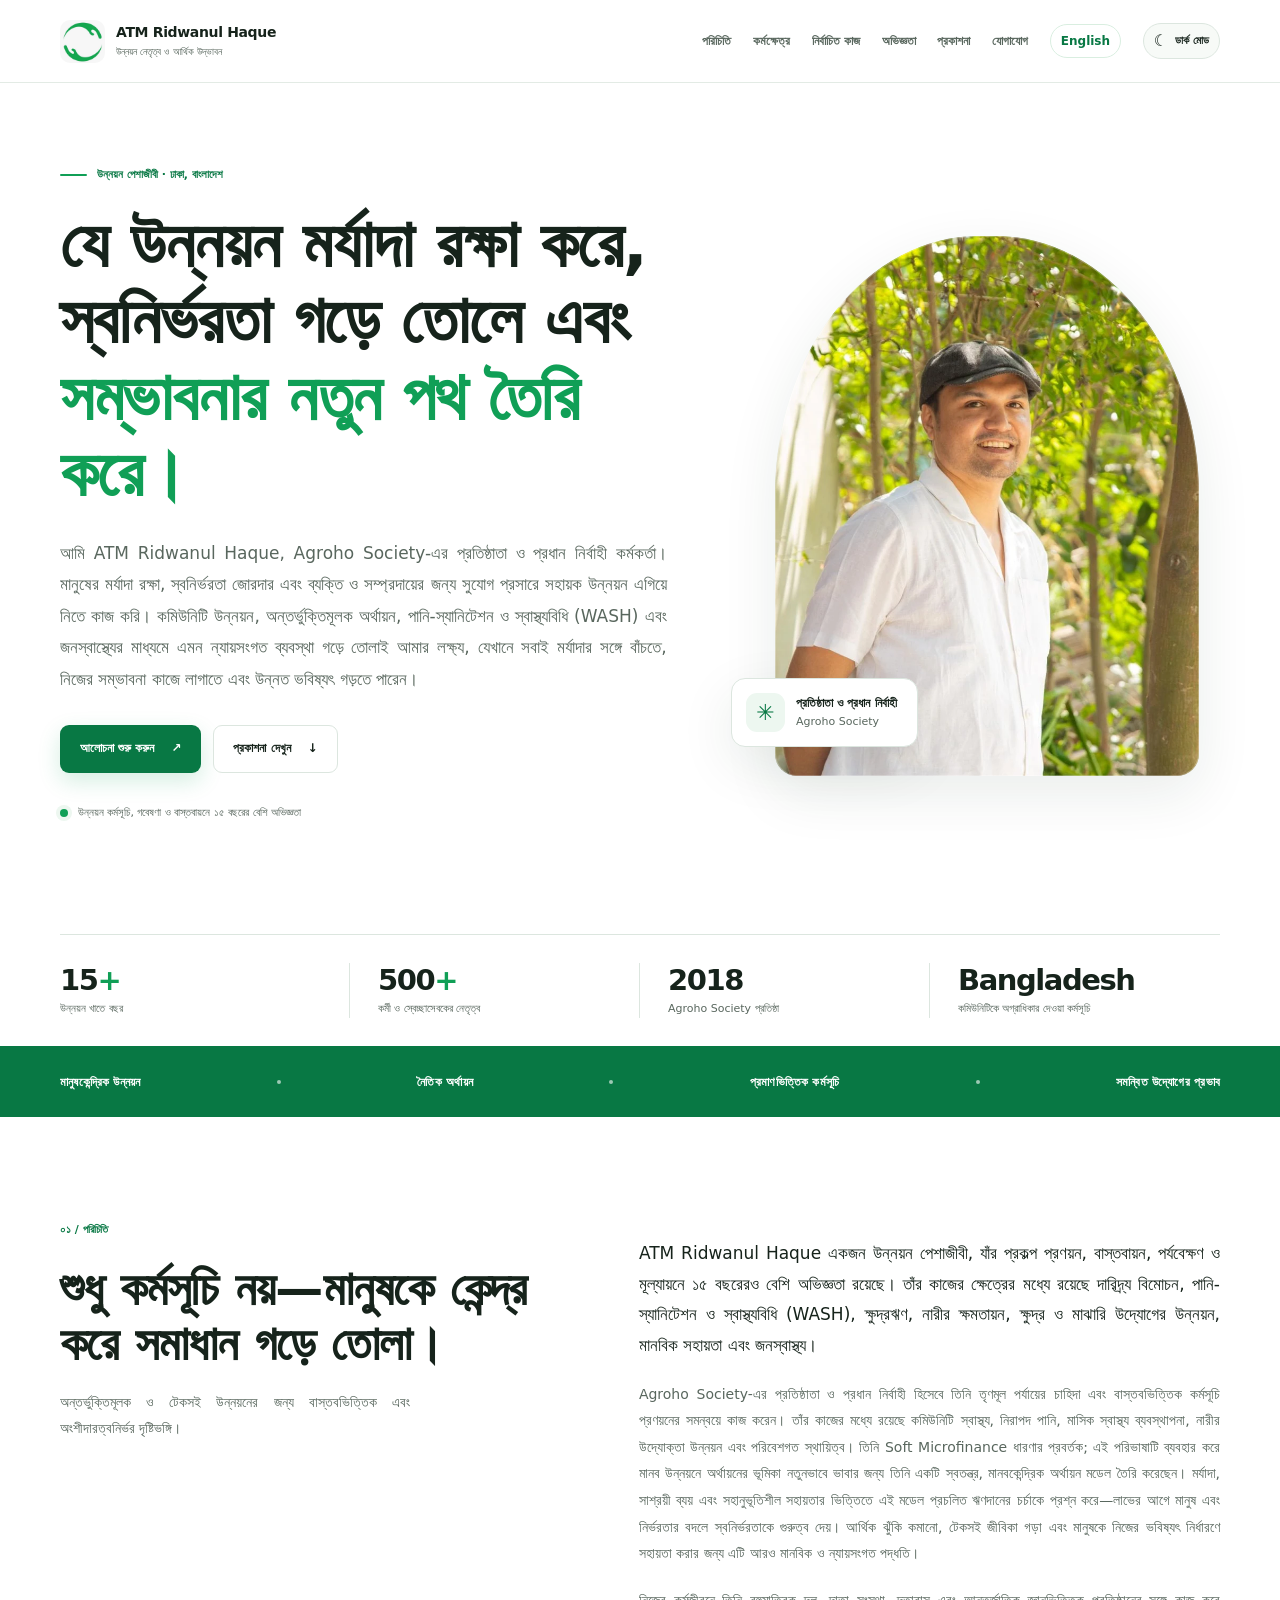
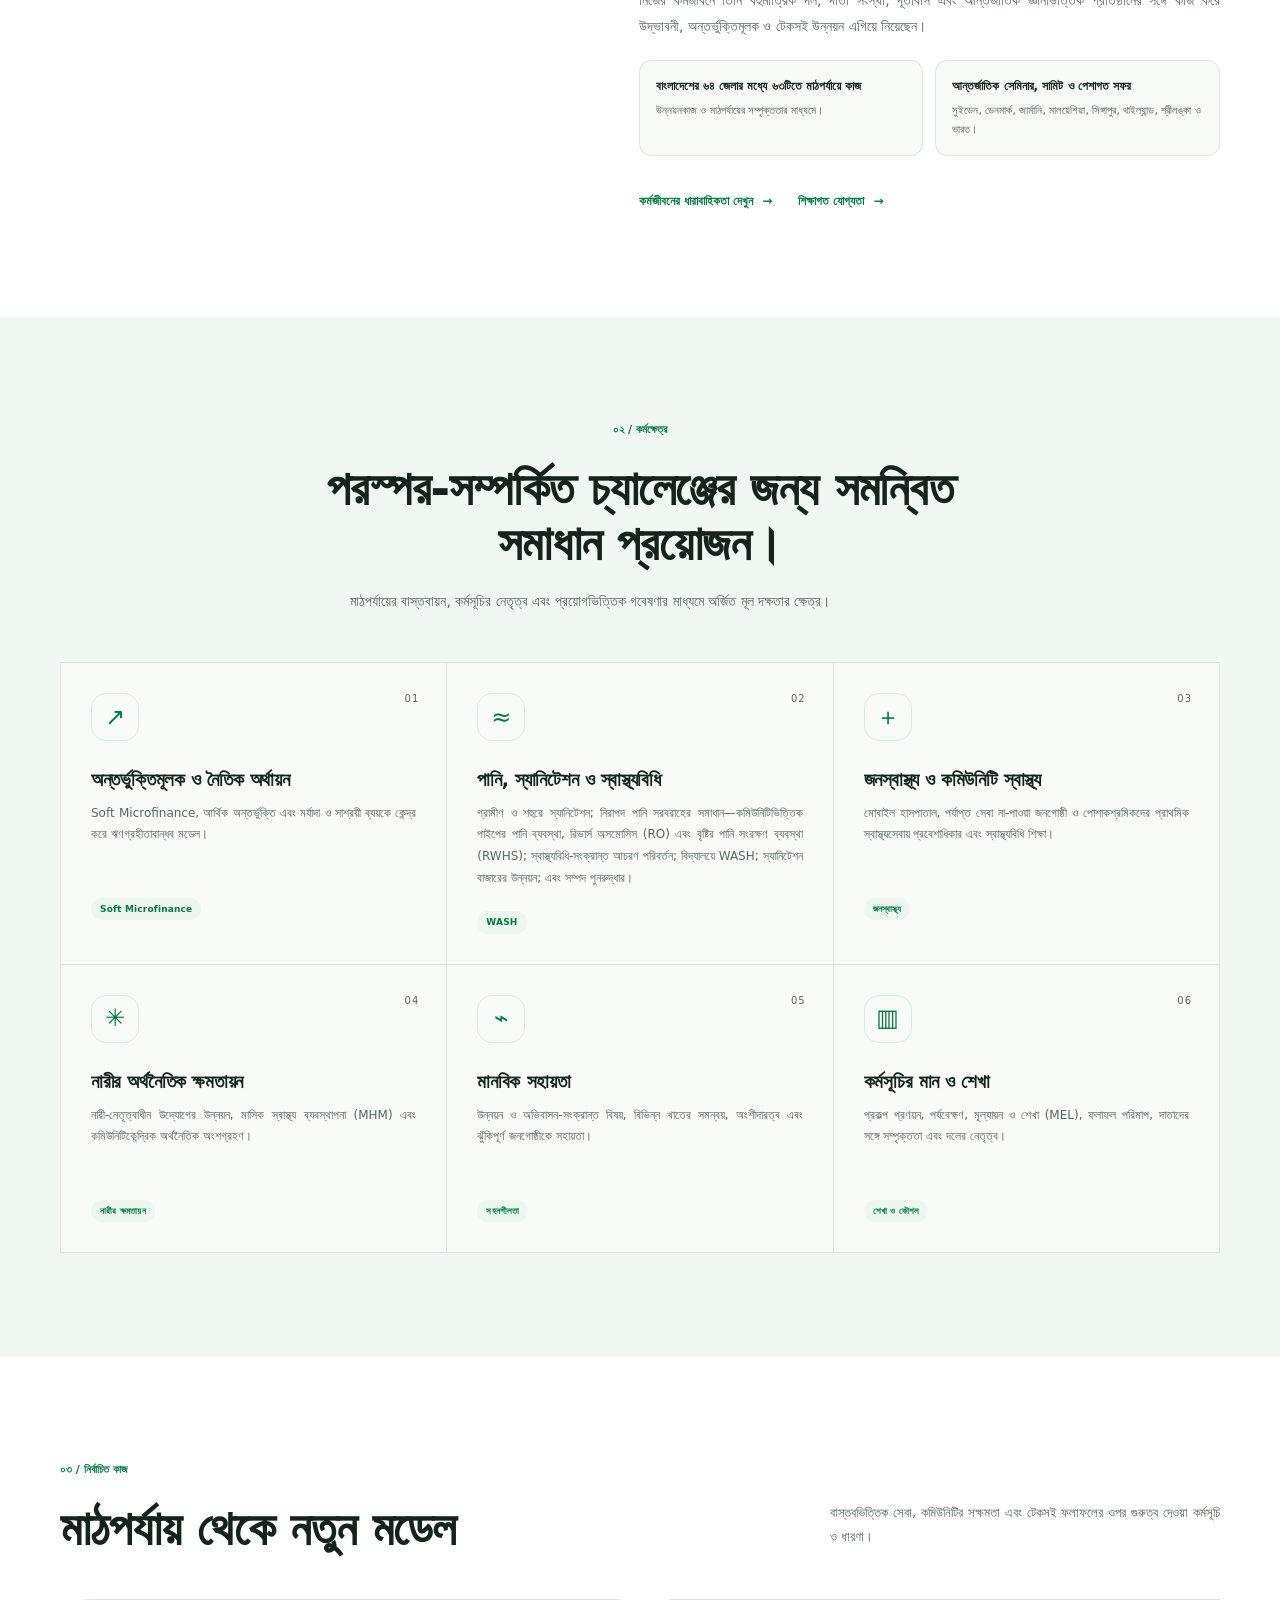
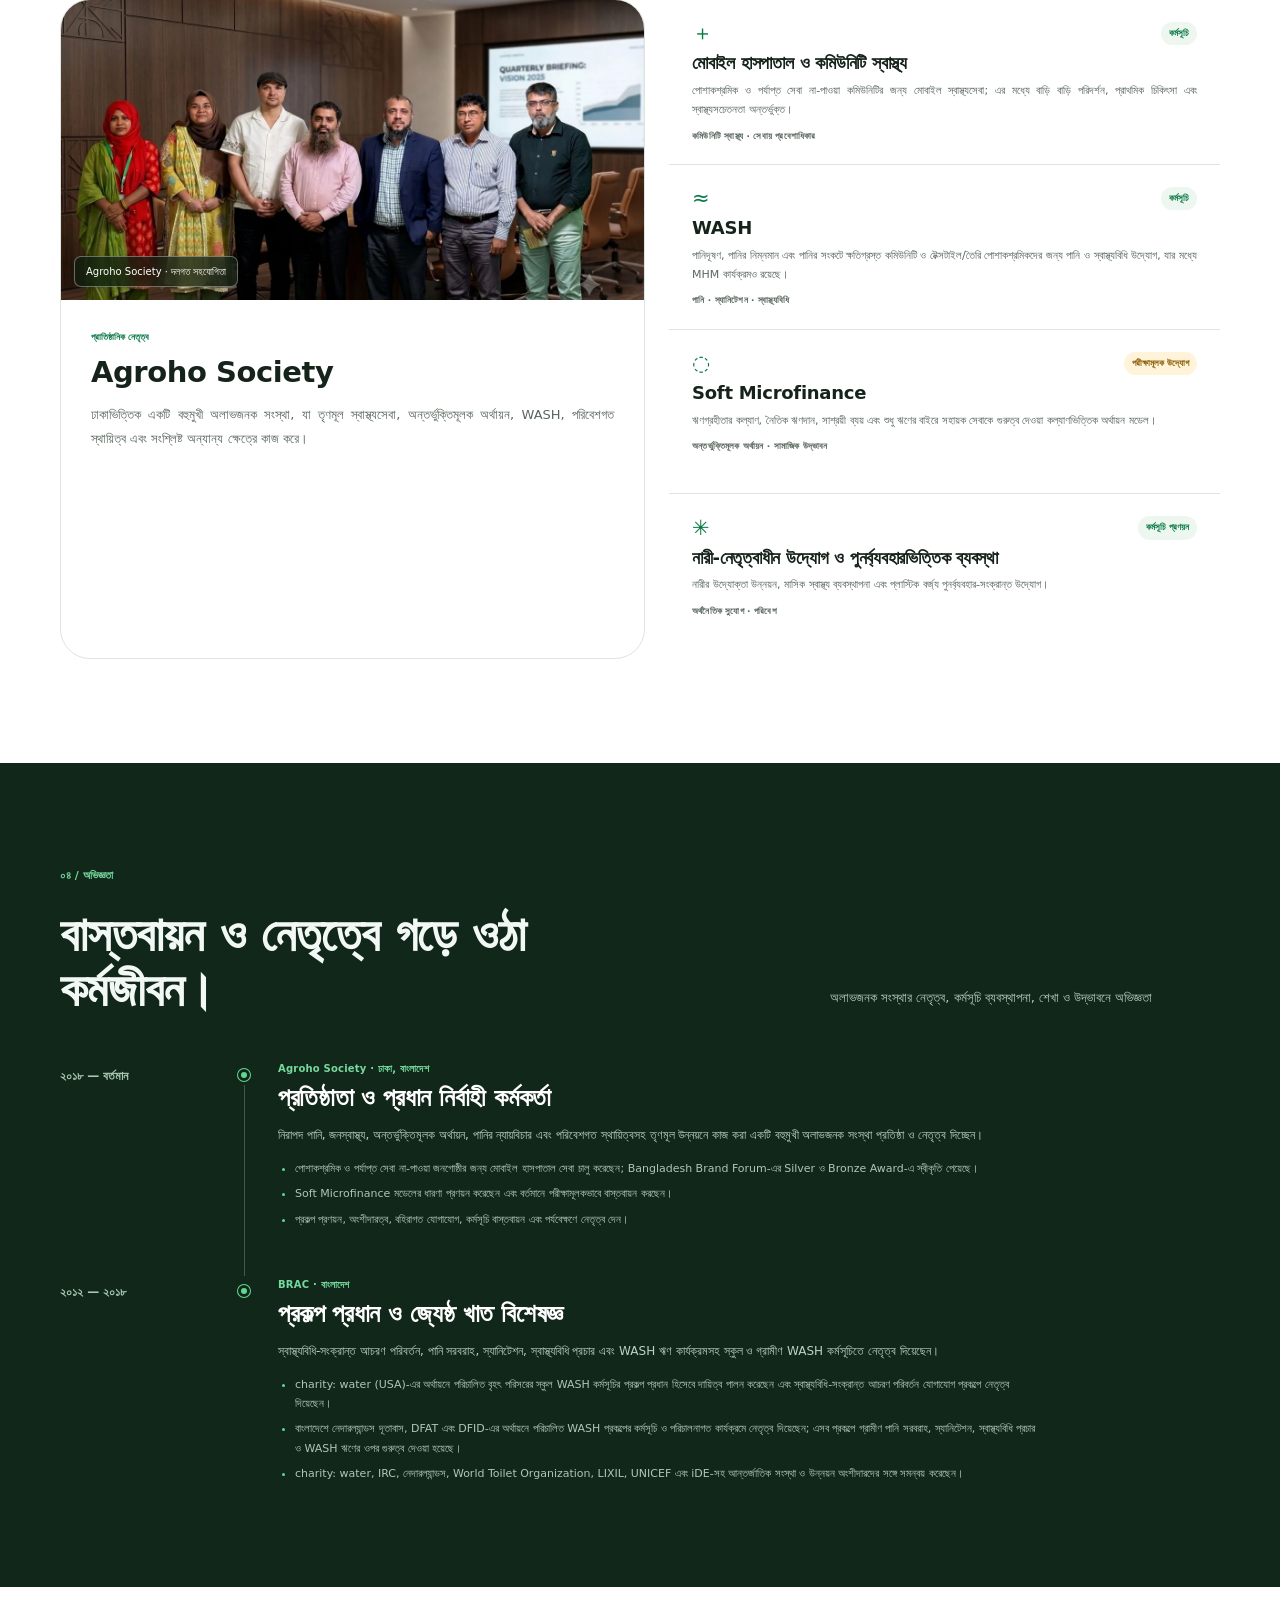
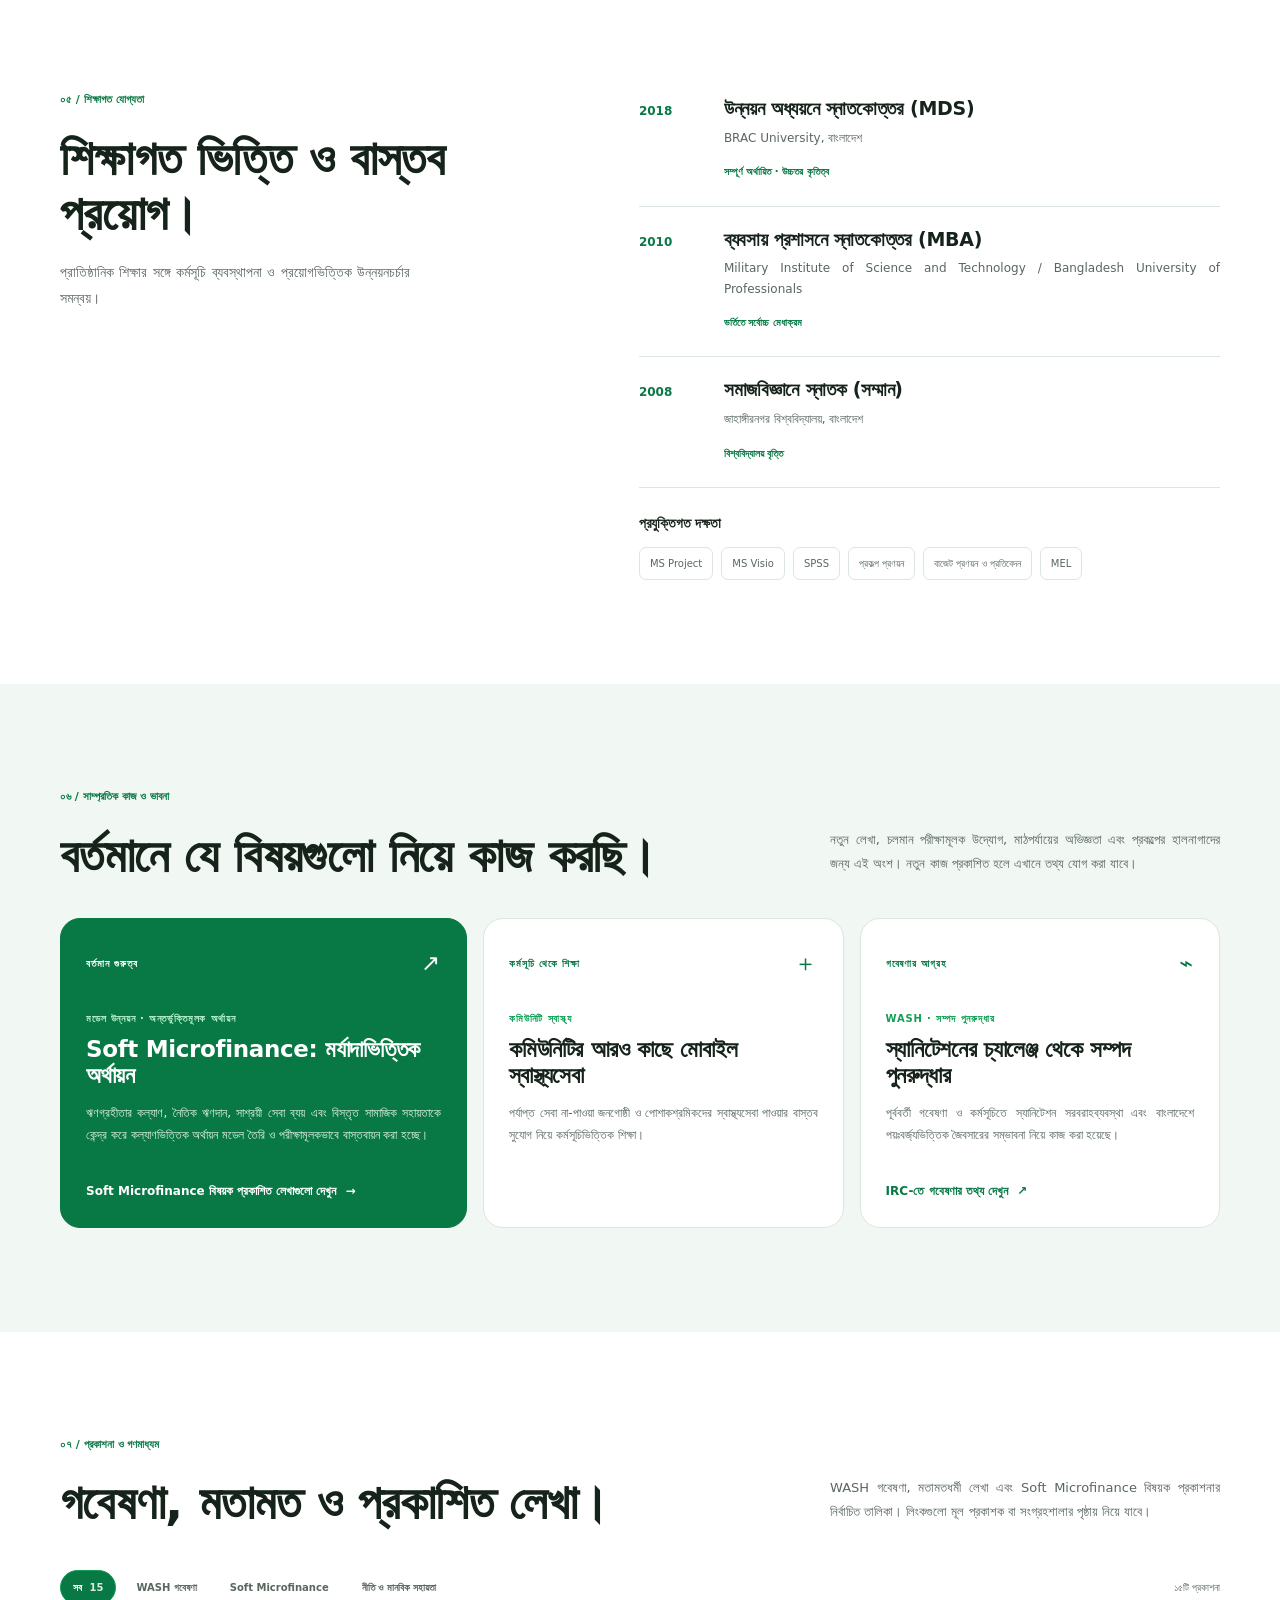
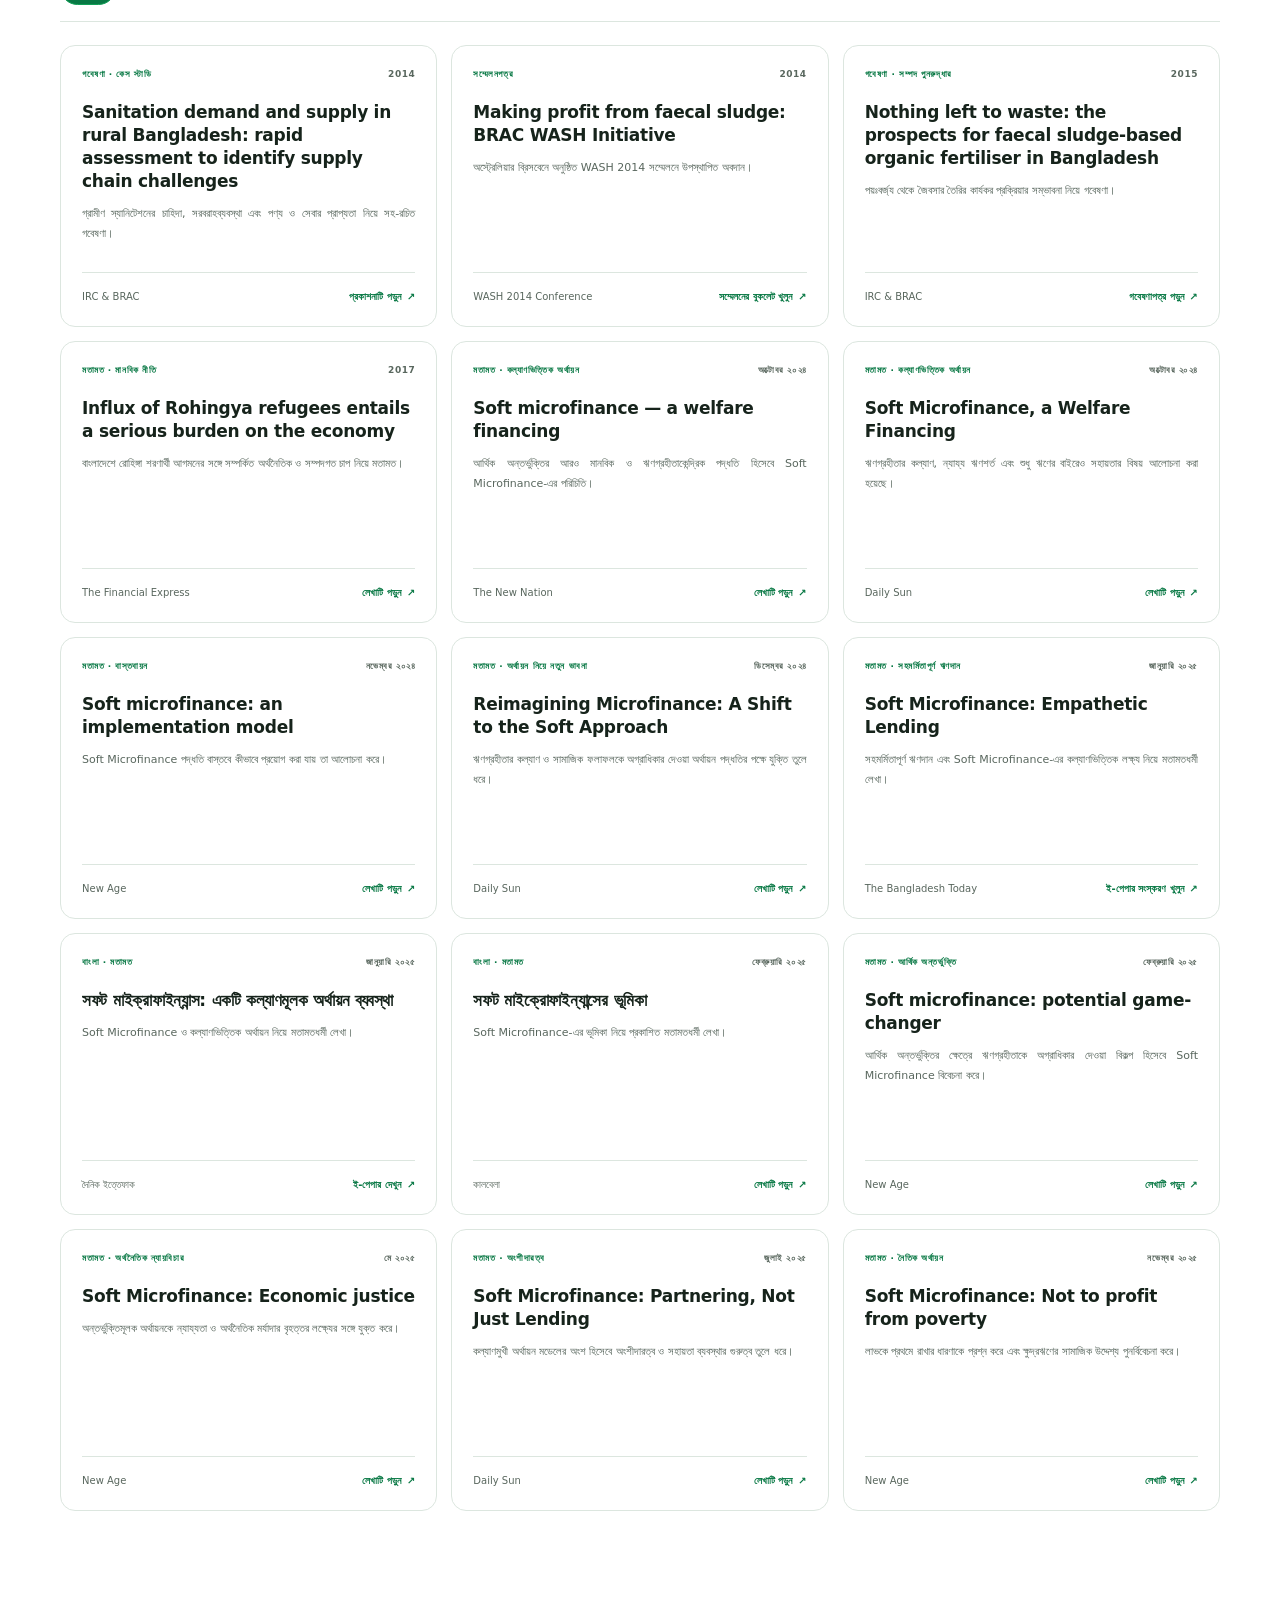
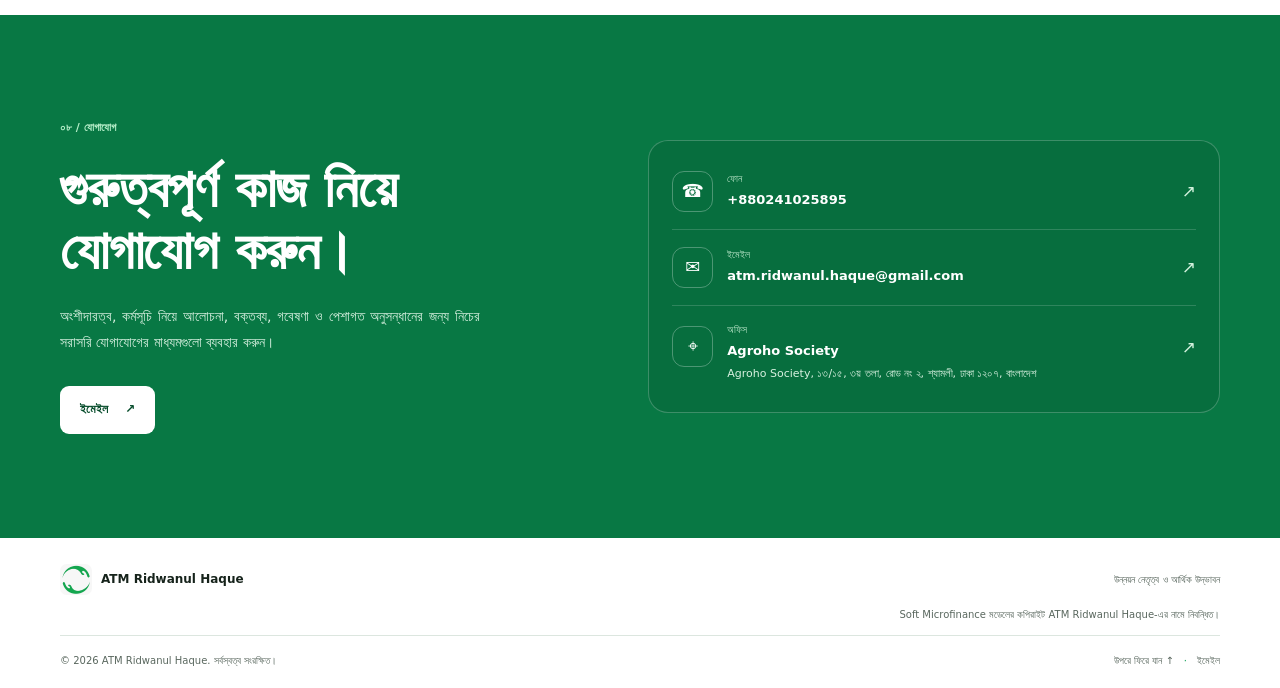
==== commit 323fca8b: "Add files via upload removed 2 texts. Made BANGLADESH SEO friendly" ====
--- a/bn/index.html
+++ b/bn/index.html
@@ -1,5 +1,4 @@
 <!doctype html>
-<!DOCTYPE html>
 
 <html lang="bn-BD">
 <head>
@@ -7,13 +6,16 @@
 <meta content="width=device-width, initial-scale=1" name="viewport"/>
 <meta content="#0f9f55" name="theme-color"/>
 <meta content="light dark" name="color-scheme"/>
-<title>ATM Ridwanul Haque | উন্নয়ন নেতৃত্ব ও আর্থিক উদ্ভাবন</title>
-<meta content="ATM Ridwanul Haque, Agroho Society-এর প্রতিষ্ঠাতা ও প্রধান নির্বাহী। অন্তর্ভুক্তিমূলক উন্নয়ন, WASH, জনস্বাস্থ্য এবং Soft Microfinance নিয়ে কাজ করেন।" name="description"/>
-<meta content="ATM Ridwanul Haque, Agroho Society, Soft Microfinance, উন্নয়ন নেতৃত্ব, আর্থিক অন্তর্ভুক্তি, পানি স্যানিটেশন স্বাস্থ্যবিধি, জনস্বাস্থ্য, বাংলাদেশ" name="keywords"/>
+<title>ATM Ridwanul Haque | বাংলাদেশে উন্নয়ন নেতৃত্ব ও Soft Microfinance</title>
+<meta content="এটিএম রিদওয়ানুল হক, ঢাকার Agroho Society-এর প্রতিষ্ঠাতা ও প্রধান নির্বাহী। সফট মাইক্রোফাইন্যান্স, WASH, জনস্বাস্থ্য ও উন্নয়ন গবেষণা সম্পর্কে জানুন।" name="description"/>
+<meta content="ATM Ridwanul Haque, Agroho Society Bangladesh, সফট মাইক্রোফাইন্যান্স, বাংলাদেশে উন্নয়ন, ঢাকা, পানি স্যানিটেশন স্বাস্থ্যবিধি, জনস্বাস্থ্য, আর্থিক অন্তর্ভুক্তি" name="keywords"/>
 <meta content="ATM Ridwanul Haque" name="author"/>
 <meta content="index, follow, max-image-preview:large, max-snippet:-1, max-video-preview:-1" name="robots"/>
 <meta content="index, follow, max-image-preview:large, max-snippet:-1, max-video-preview:-1" name="googlebot"/>
-<link href="https://tanjimarup.github.io/atmridwanulhaque/bn/" rel="canonical"/>
+<link rel="canonical" href="https://atmridwanulhaque.com/bn/">
+  <link rel="alternate" hreflang="en-BD" href="https://atmridwanulhaque.com/">
+  <link rel="alternate" hreflang="bn-BD" href="https://atmridwanulhaque.com/bn/">
+  <link rel="alternate" hreflang="x-default" href="https://atmridwanulhaque.com/">
 
 
 
@@ -25,10 +27,10 @@
 <link href="../styles.css" rel="stylesheet"/>
 <meta content="profile" property="og:type"/>
 <meta content="ATM Ridwanul Haque" property="og:site_name"/>
-<meta content="ATM Ridwanul Haque | উন্নয়ন নেতৃত্ব ও আর্থিক উদ্ভাবন" property="og:title"/>
-<meta content="Agroho Society-এর প্রতিষ্ঠাতা ও প্রধান নির্বাহী; মর্যাদাভিত্তিক উন্নয়ন, স্বনির্ভরতা এবং মানবকেন্দ্রিক অর্থায়ন এগিয়ে নিচ্ছেন।" property="og:description"/>
-<meta content="https://tanjimarup.github.io/atmridwanulhaque/bn/" property="og:url"/>
-<meta content="https://tanjimarup.github.io/atmridwanulhaque/assets/og-ridwanul-haque.jpg" property="og:image"/>
+<meta content="ATM Ridwanul Haque | বাংলাদেশে উন্নয়ন নেতৃত্ব ও Soft Microfinance" property="og:title"/>
+<meta content="এটিএম রিদওয়ানুল হক, ঢাকার Agroho Society-এর প্রতিষ্ঠাতা ও প্রধান নির্বাহী। সফট মাইক্রোফাইন্যান্স, WASH, জনস্বাস্থ্য ও উন্নয়ন গবেষণা সম্পর্কে জানুন।" property="og:description"/>
+<meta content="https://atmridwanulhaque.com/bn/" property="og:url"/>
+<meta content="https://atmridwanulhaque.com/assets/og-ridwanul-haque.jpg" property="og:image"/>
 <meta content="1200" property="og:image:width"/>
 <meta content="630" property="og:image:height"/>
 <meta content="ATM Ridwanul Haque, Agroho Society-এর প্রতিষ্ঠাতা ও প্রধান নির্বাহী" property="og:image:alt"/>
@@ -36,35 +38,36 @@
 <meta content="Ridwanul" property="profile:first_name"/>
 <meta content="Haque" property="profile:last_name"/>
 <meta content="summary_large_image" name="twitter:card"/>
-<meta content="ATM Ridwanul Haque | উন্নয়ন নেতৃত্ব ও আর্থিক উদ্ভাবন" name="twitter:title"/>
-<meta content="Agroho Society-এর প্রতিষ্ঠাতা ও প্রধান নির্বাহী; বাংলাদেশে মর্যাদাভিত্তিক উন্নয়ন ও আর্থিক উদ্ভাবনে কাজ করছেন।" name="twitter:description"/>
-<meta content="https://tanjimarup.github.io/atmridwanulhaque/assets/og-ridwanul-haque.jpg" name="twitter:image"/>
+<meta content="ATM Ridwanul Haque | বাংলাদেশে উন্নয়ন নেতৃত্ব ও Soft Microfinance" name="twitter:title"/>
+<meta content="এটিএম রিদওয়ানুল হক, ঢাকার Agroho Society-এর প্রতিষ্ঠাতা ও প্রধান নির্বাহী। সফট মাইক্রোফাইন্যান্স, WASH, জনস্বাস্থ্য ও উন্নয়ন গবেষণা সম্পর্কে জানুন।" name="twitter:description"/>
+<meta content="https://atmridwanulhaque.com/assets/og-ridwanul-haque.jpg" name="twitter:image"/>
 <meta content="ATM Ridwanul Haque-এর প্রতিকৃতি" name="twitter:image:alt"/>
 <script type="application/ld+json">
-  {
+{
   "@context": "https://schema.org",
   "@graph": [
     {
       "@type": "Person",
-      "@id": "https://tanjimarup.github.io/atmridwanulhaque/#person",
+      "@id": "https://atmridwanulhaque.com/#person",
       "name": "ATM Ridwanul Haque",
       "givenName": "ATM Ridwanul",
       "familyName": "Haque",
-      "url": "https://tanjimarup.github.io/atmridwanulhaque/",
-      "image": "https://tanjimarup.github.io/atmridwanulhaque/assets/ridwanul-haque.webp",
+      "url": "https://atmridwanulhaque.com/",
+      "image": "https://atmridwanulhaque.com/assets/ridwanul-haque.webp",
       "email": "atm.ridwanul.haque@gmail.com",
       "telephone": "+880241025895",
       "jobTitle": "Founder and Chief Executive Officer",
-      "description": "বাংলাদেশভিত্তিক উন্নয়ন পেশাজীবী এবং Agroho Society-এর প্রতিষ্ঠাতা ও প্রধান নির্বাহী; মর্যাদাভিত্তিক উন্নয়ন, স্বনির্ভরতা, অন্তর্ভুক্তিমূলক অর্থায়ন, WASH ও জনস্বাস্থ্য নিয়ে কাজ করেন এবং Soft Microfinance ধারণার পথিকৃৎ।",
+      "description": "বাংলাদেশের উন্নয়ন পেশাজীবী এবং ঢাকার Agroho Society-এর প্রতিষ্ঠাতা ও প্রধান নির্বাহী। Soft Microfinance, অন্তর্ভুক্তিমূলক অর্থায়ন, WASH, জনস্বাস্থ্য ও উন্নয়ন গবেষণায় কাজ করেন।",
       "address": {
         "@type": "PostalAddress",
         "streetAddress": "Agroho Society, 13/15, 3rd Floor, Road No 2, Shyamoli",
         "addressLocality": "Dhaka",
         "postalCode": "1207",
+        "addressRegion": "Dhaka Division",
         "addressCountry": "BD"
       },
       "worksFor": {
-        "@id": "https://tanjimarup.github.io/atmridwanulhaque/#agroho"
+        "@id": "https://atmridwanulhaque.com/#agroho"
       },
       "knowsAbout": [
         "Soft Microfinance",
@@ -95,7 +98,7 @@
     },
     {
       "@type": "Organization",
-      "@id": "https://tanjimarup.github.io/atmridwanulhaque/#agroho",
+      "@id": "https://atmridwanulhaque.com/#agroho",
       "name": "Agroho Society",
       "description": "ঢাকাভিত্তিক অলাভজনক সংস্থা, যা তৃণমূল উন্নয়ন, নিরাপদ পানি, জনস্বাস্থ্য, অন্তর্ভুক্তিমূলক অর্থায়ন, পানির ন্যায়বিচার এবং পরিবেশগত স্থায়িত্ব নিয়ে কাজ করে।",
       "address": {
@@ -108,24 +111,50 @@
       "email": "atm.ridwanul.haque@gmail.com",
       "telephone": "+880241025895",
       "founder": {
-        "@id": "https://tanjimarup.github.io/atmridwanulhaque/#person"
+        "@id": "https://atmridwanulhaque.com/#person"
+      },
+      "areaServed": {
+        "@type": "Country",
+        "name": "Bangladesh"
       }
     },
     {
       "@type": "WebSite",
-      "@id": "https://tanjimarup.github.io/atmridwanulhaque/bn/#website",
-      "url": "https://tanjimarup.github.io/atmridwanulhaque/bn/",
+      "@id": "https://atmridwanulhaque.com/#website",
+      "url": "https://atmridwanulhaque.com/",
       "name": "ATM Ridwanul Haque",
       "description": "ATM Ridwanul Haque-এর পেশাগত পরিচিতি, প্রকাশনা এবং উন্নয়নমূলক কাজের বাংলা পৃষ্ঠা।",
+      "inLanguage": [
+        "en-BD",
+        "bn-BD"
+      ],
+      "about": {
+        "@id": "https://atmridwanulhaque.com/#person"
+      },
+      "publisher": {
+        "@id": "https://atmridwanulhaque.com/#person"
+      }
+    },
+    {
+      "@type": "ProfilePage",
+      "@id": "https://atmridwanulhaque.com/#profile-bn",
+      "url": "https://atmridwanulhaque.com/bn/",
+      "name": "ATM Ridwanul Haque | বাংলাদেশে উন্নয়ন নেতৃত্ব ও Soft Microfinance",
+      "description": "এটিএম রিদওয়ানুল হক, ঢাকার Agroho Society-এর প্রতিষ্ঠাতা ও প্রধান নির্বাহী। সফট মাইক্রোফাইন্যান্স, WASH, জনস্বাস্থ্য ও উন্নয়ন গবেষণা সম্পর্কে জানুন।",
       "inLanguage": "bn-BD",
-      "about": {
-        "@id": "https://tanjimarup.github.io/atmridwanulhaque/#person"
+      "isPartOf": {
+        "@id": "https://atmridwanulhaque.com/#website"
+      },
+      "mainEntity": {
+        "@id": "https://atmridwanulhaque.com/#person"
       }
     }
   ]
 }
-  </script>
-<link href="https://tanjimarup.github.io/atmridwanulhaque/" hreflang="en-BD" rel="alternate"/><link href="https://tanjimarup.github.io/atmridwanulhaque/bn/" hreflang="bn-BD" rel="alternate"/><link href="https://tanjimarup.github.io/atmridwanulhaque/" hreflang="x-default" rel="alternate"/></head>
+  </script>  <meta property="og:image:secure_url" content="https://atmridwanulhaque.com/assets/og-ridwanul-haque.jpg">
+  <meta property="og:image:type" content="image/jpeg">
+  <meta property="og:locale:alternate" content="en_BD">
+</head>
 <body>
 <a class="skip-link" href="#main">মূল বিষয়বস্তুতে যান</a>
 <header class="site-header" id="top">
@@ -142,7 +171,7 @@
 <a href="#experience">অভিজ্ঞতা</a>
 <a href="#publications">প্রকাশনা</a>
 <a href="#contact">যোগাযোগ</a>
-<a aria-label="View this page in English" class="language-toggle" href="../index.html" lang="en">English</a>
+<a aria-label="View this page in English" class="language-toggle" href="../" lang="en">English</a>
 <button aria-label="ডার্ক মোড চালু করুন" class="theme-toggle" id="theme-toggle" title="থিম পরিবর্তন করুন" type="button"><span aria-hidden="true" class="theme-icon">☾</span><span class="theme-label">ডার্ক মোড</span></button>
 </nav>
 </div>
@@ -239,7 +268,6 @@
 <article class="latest-card"><div class="latest-topline"><span>কর্মসূচি থেকে শিক্ষা</span><span aria-hidden="true" class="latest-mark">＋</span></div><p class="latest-type">কমিউনিটি স্বাস্থ্য</p><h3>কমিউনিটির আরও কাছে মোবাইল স্বাস্থ্যসেবা</h3><p>পর্যাপ্ত সেবা না-পাওয়া জনগোষ্ঠী ও পোশাকশ্রমিকদের স্বাস্থ্যসেবা পাওয়ার বাস্তব সুযোগ নিয়ে কর্মসূচিভিত্তিক শিক্ষা।</p></article>
 <article class="latest-card"><div class="latest-topline"><span>গবেষণার আগ্রহ</span><span aria-hidden="true" class="latest-mark">⌁</span></div><p class="latest-type">WASH · সম্পদ পুনরুদ্ধার</p><h3>স্যানিটেশনের চ্যালেঞ্জ থেকে সম্পদ পুনরুদ্ধার</h3><p>পূর্ববর্তী গবেষণা ও কর্মসূচিতে স্যানিটেশন সরবরাহব্যবস্থা এবং বাংলাদেশে পয়ঃবর্জ্যভিত্তিক জৈবসারের সম্ভাবনা নিয়ে কাজ করা হয়েছে।</p><a class="text-link" href="https://www.ircwash.org/resources/sanitation-demand-and-supply-rural-bangladesh" rel="noopener noreferrer" target="_blank">IRC-তে গবেষণার তথ্য দেখুন <span aria-hidden="true">↗</span></a></article>
 </div>
-<p class="source-note">এটি সম্পাদনাযোগ্য প্রাথমিক অংশ, স্বয়ংক্রিয় সংবাদ ফিড নয়। নতুন তথ্য যোগ করতে এই অংশের কার্ডগুলো হালনাগাদ করুন <code>index.html</code> যখনই নতুন নিবন্ধ, প্রকল্প বা মাঠপর্যায়ের নোট প্রকাশের জন্য প্রস্তুত হবে।</p>
 </div>
 </section>
 <section class="section section-pad publications-section" id="publications">
@@ -263,7 +291,6 @@
 <article class="publication-card" data-category="finance"><div class="publication-meta"><span>মতামত · অংশীদারত্ব</span><span>জুলাই ২০২৫</span></div><h3 lang="en">Soft Microfinance: Partnering, Not Just Lending</h3><p>কল্যাণমুখী অর্থায়ন মডেলের অংশ হিসেবে অংশীদারত্ব ও সহায়তা ব্যবস্থার গুরুত্ব তুলে ধরে।</p><div class="publication-footer"><span class="publisher">Daily Sun</span><a href="https://www.daily-sun.com/printversion/details/811747" rel="noopener noreferrer" target="_blank">লেখাটি পড়ুন <span aria-hidden="true">↗</span></a></div></article>
 <article class="publication-card" data-category="finance"><div class="publication-meta"><span>মতামত · নৈতিক অর্থায়ন</span><span>নভেম্বর ২০২৫</span></div><h3 lang="en">Soft Microfinance: Not to profit from poverty</h3><p>লাভকে প্রথমে রাখার ধারণাকে প্রশ্ন করে এবং ক্ষুদ্রঋণের সামাজিক উদ্দেশ্য পুনর্বিবেচনা করে।</p><div class="publication-footer"><span class="publisher">New Age</span><a href="https://www.newagebd.net/post/opinion/280922/not-to-profit-from-poverty" rel="noopener noreferrer" target="_blank">লেখাটি পড়ুন <span aria-hidden="true">↗</span></a></div></article>
 </div>
-<p class="source-note">প্রদত্ত তালিকা এবং যেখানে সম্ভব প্রকাশক/সংগ্রহশালার পৃষ্ঠার সঙ্গে মিলিয়ে প্রকাশনার লিংকগুলো পর্যালোচনা করা হয়েছে। প্রকাশকের URL ও ই-পেপারে প্রবেশের ব্যবস্থা সময়ের সঙ্গে বদলাতে পারে; কোনো লিংক সরাসরি না খুললে প্রকাশকের সাইটে খুঁজুন।</p>
 </div>
 </section>
 <section class="contact-section section-pad" id="contact">
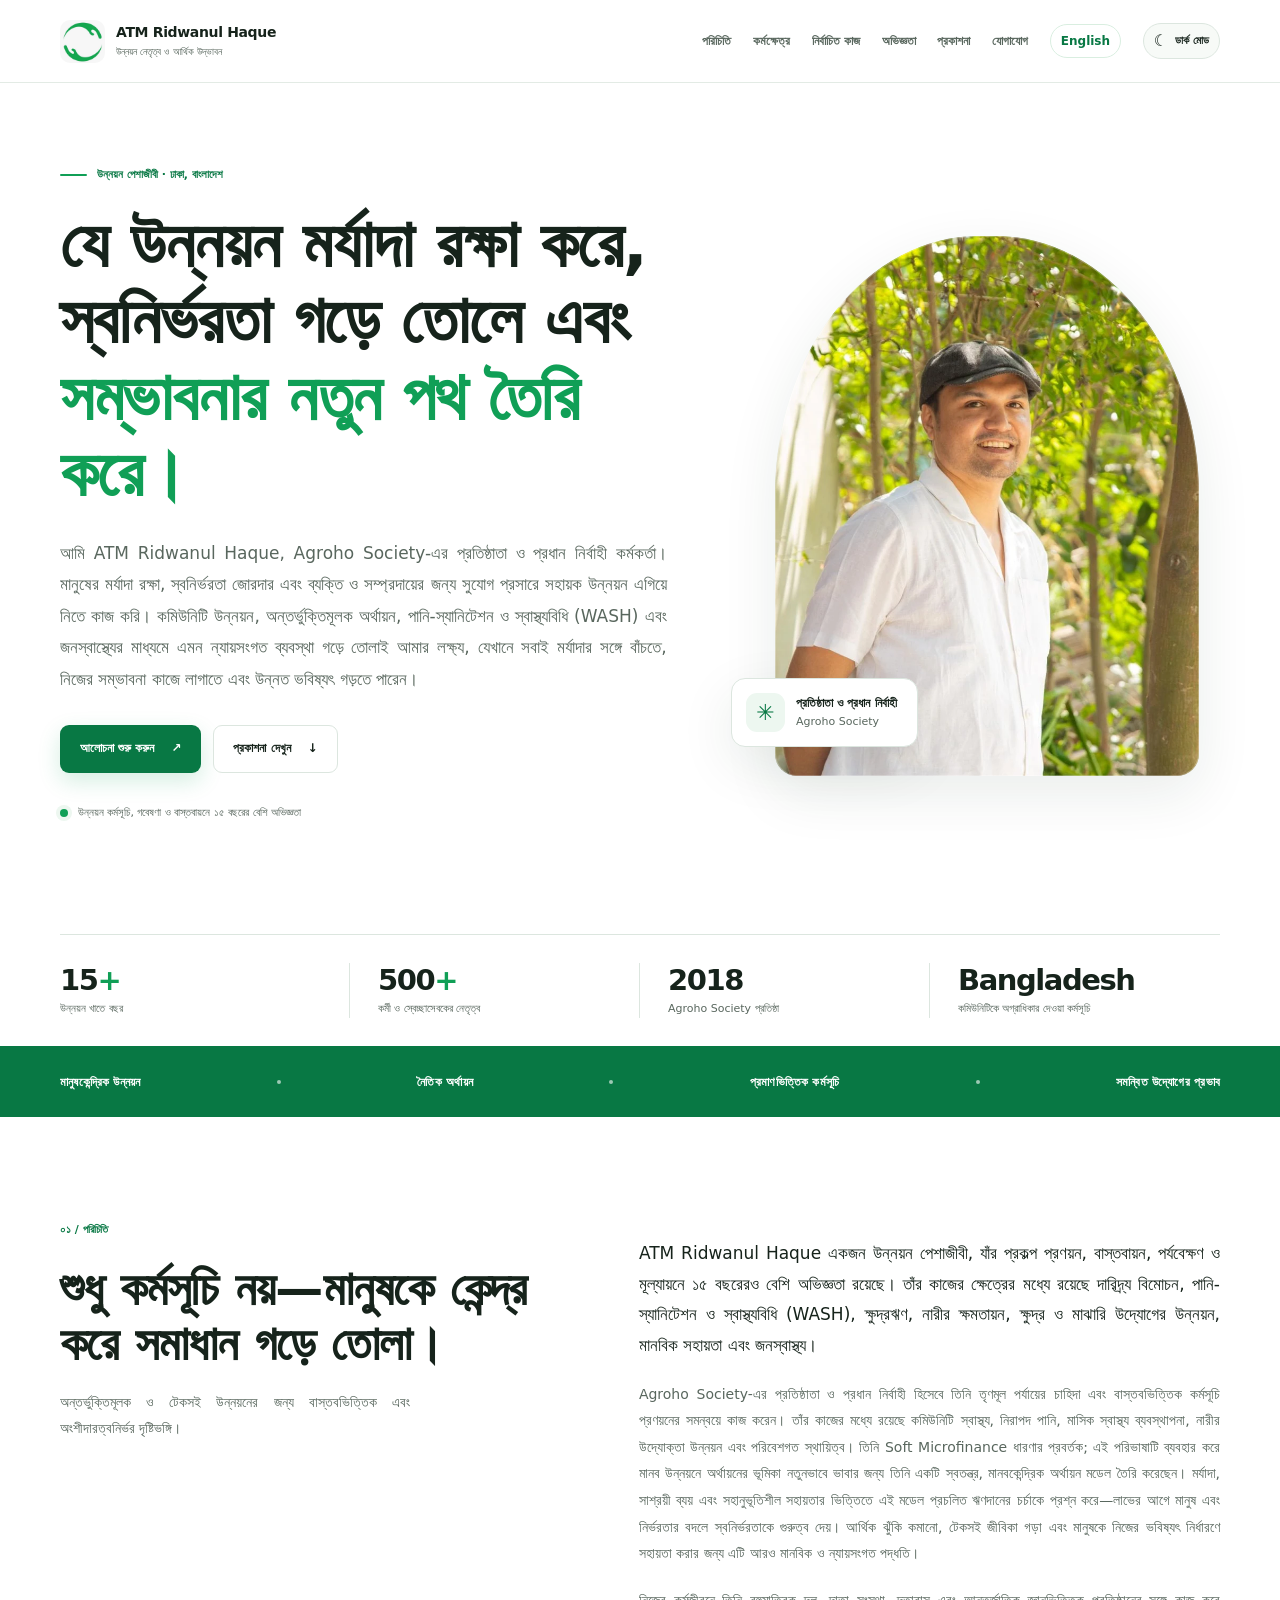
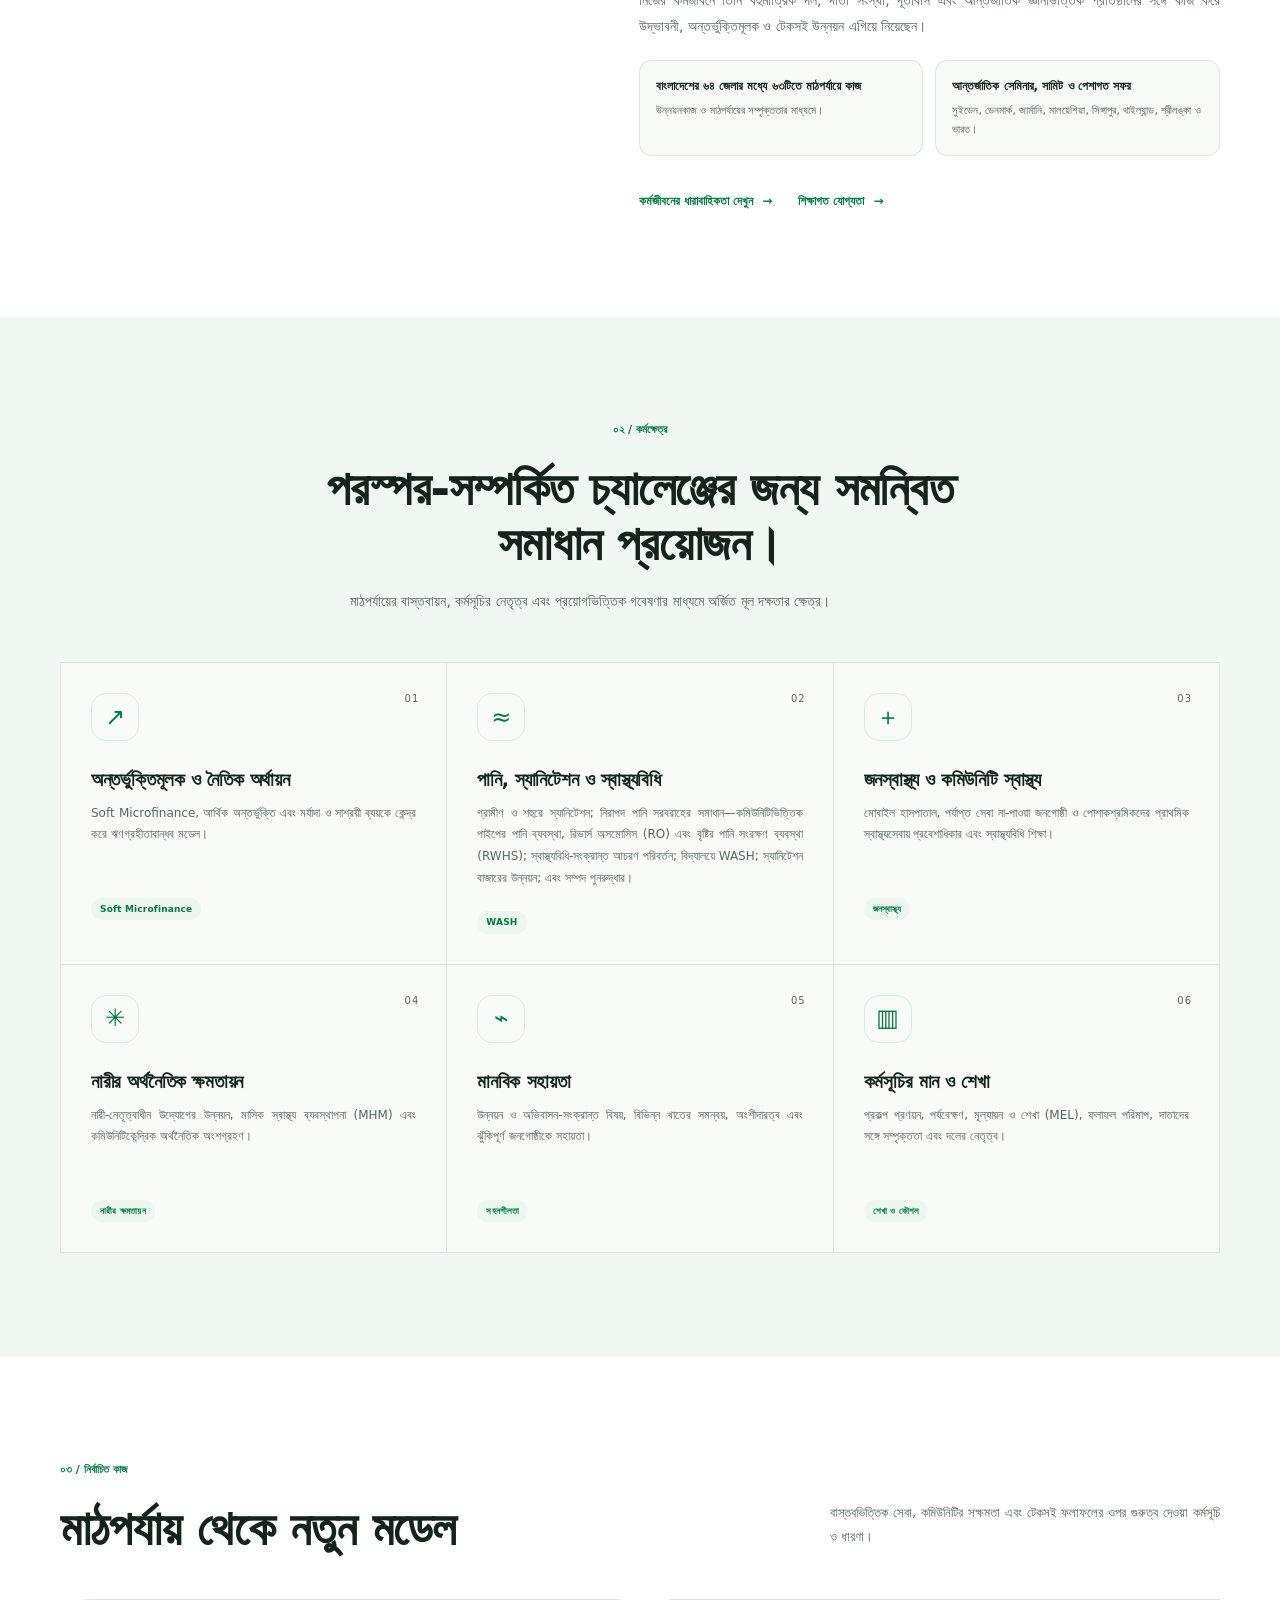
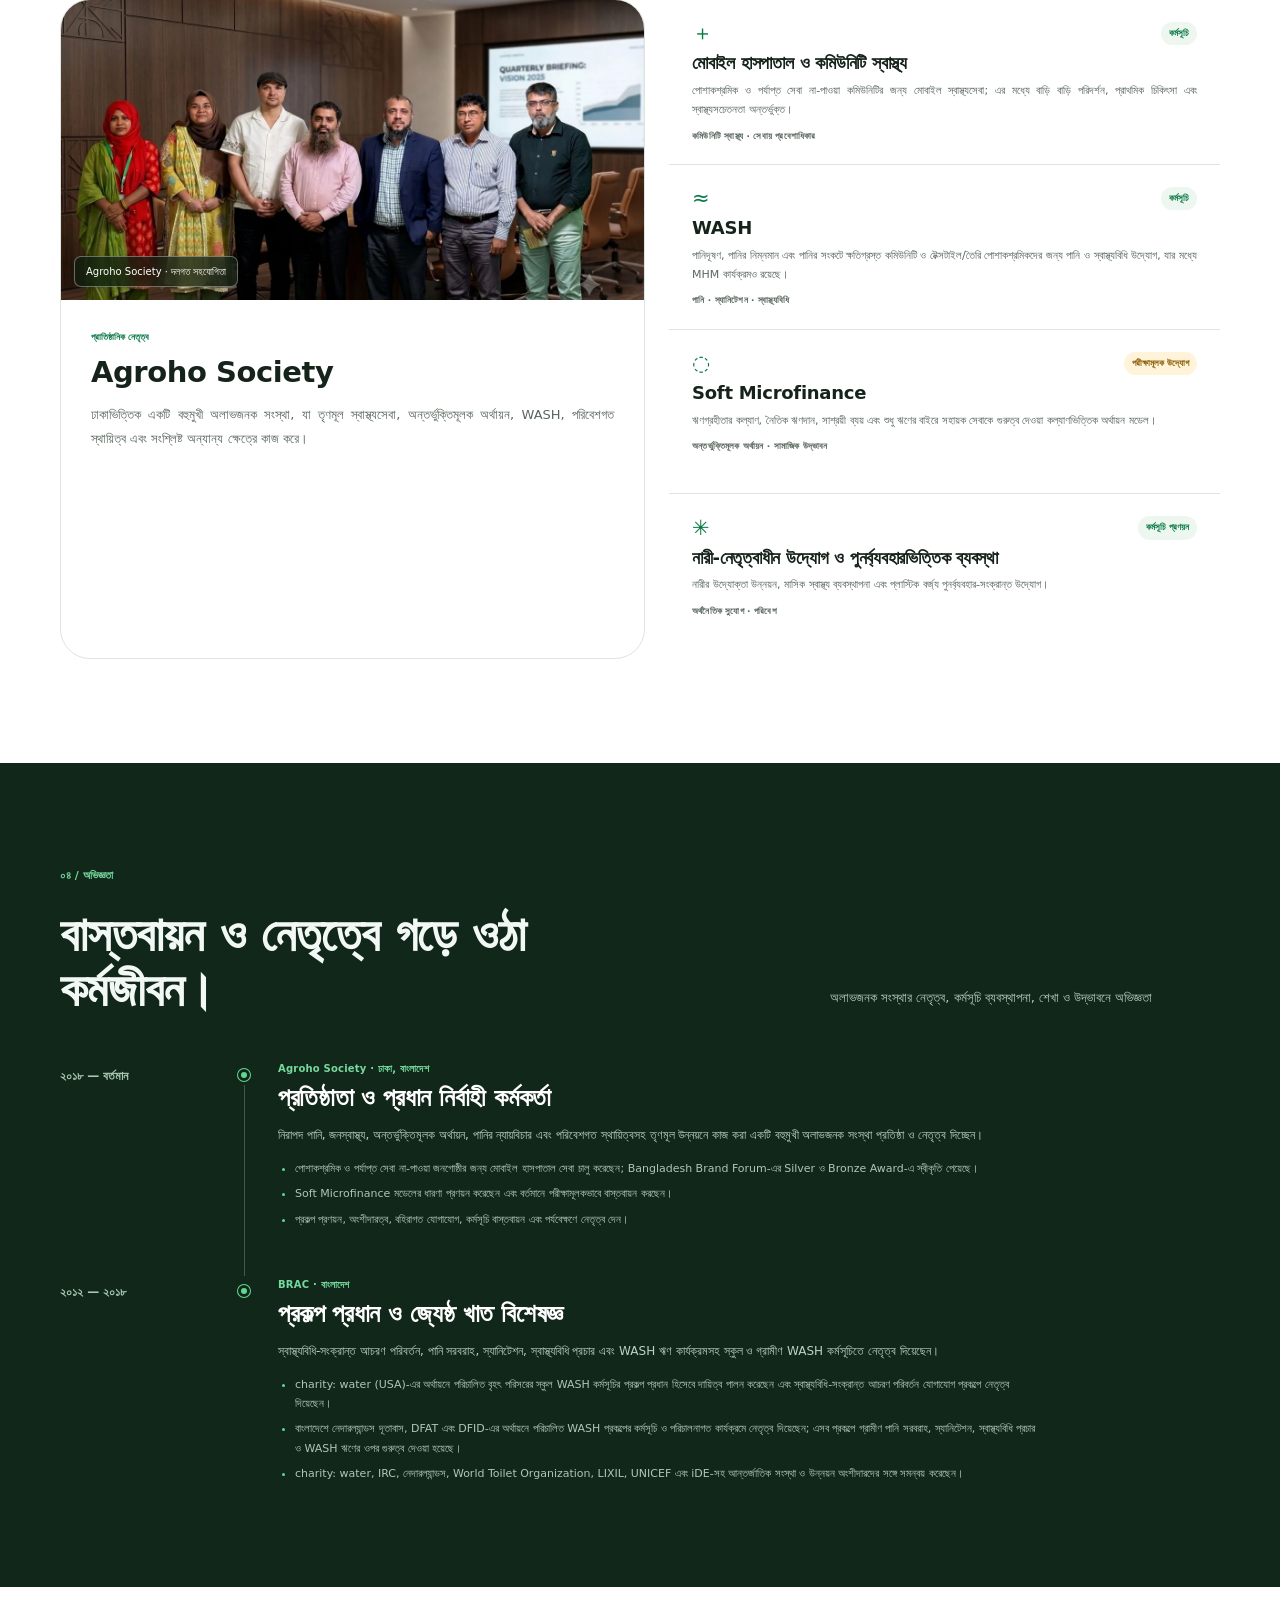
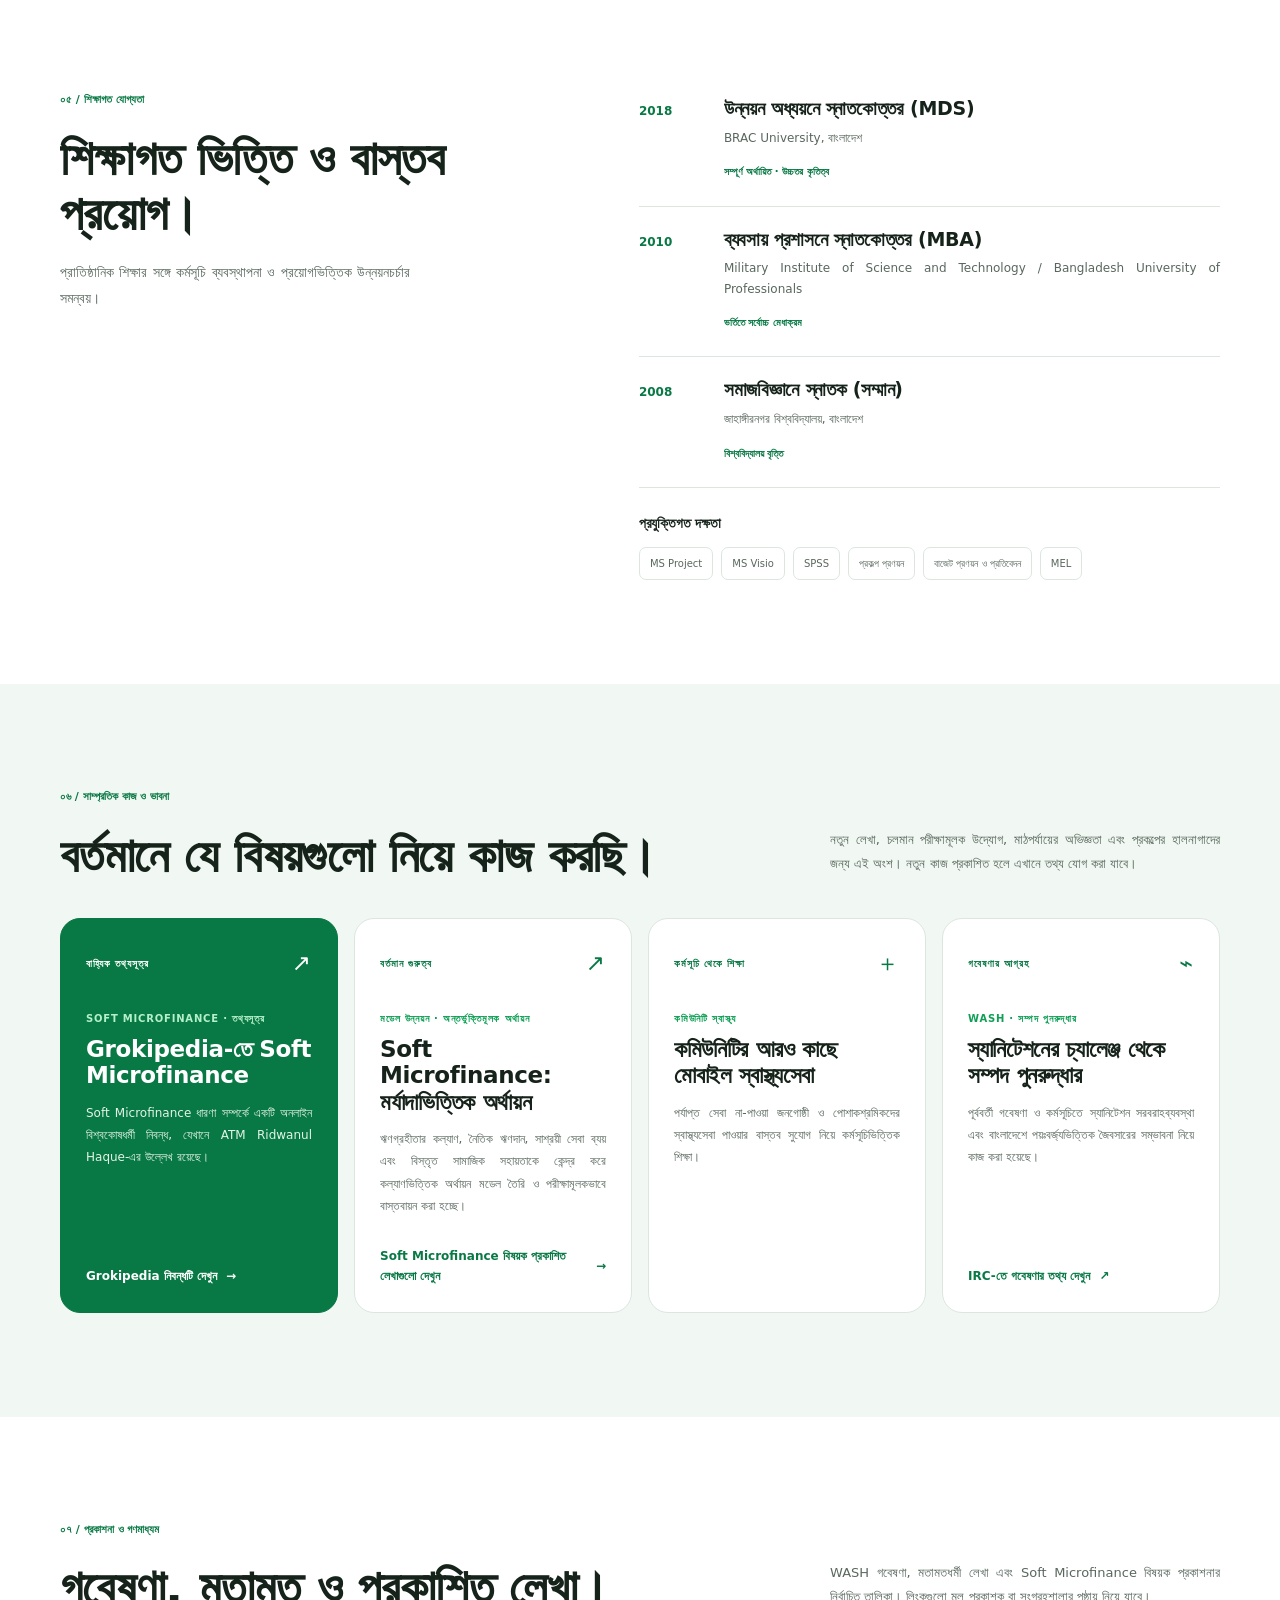
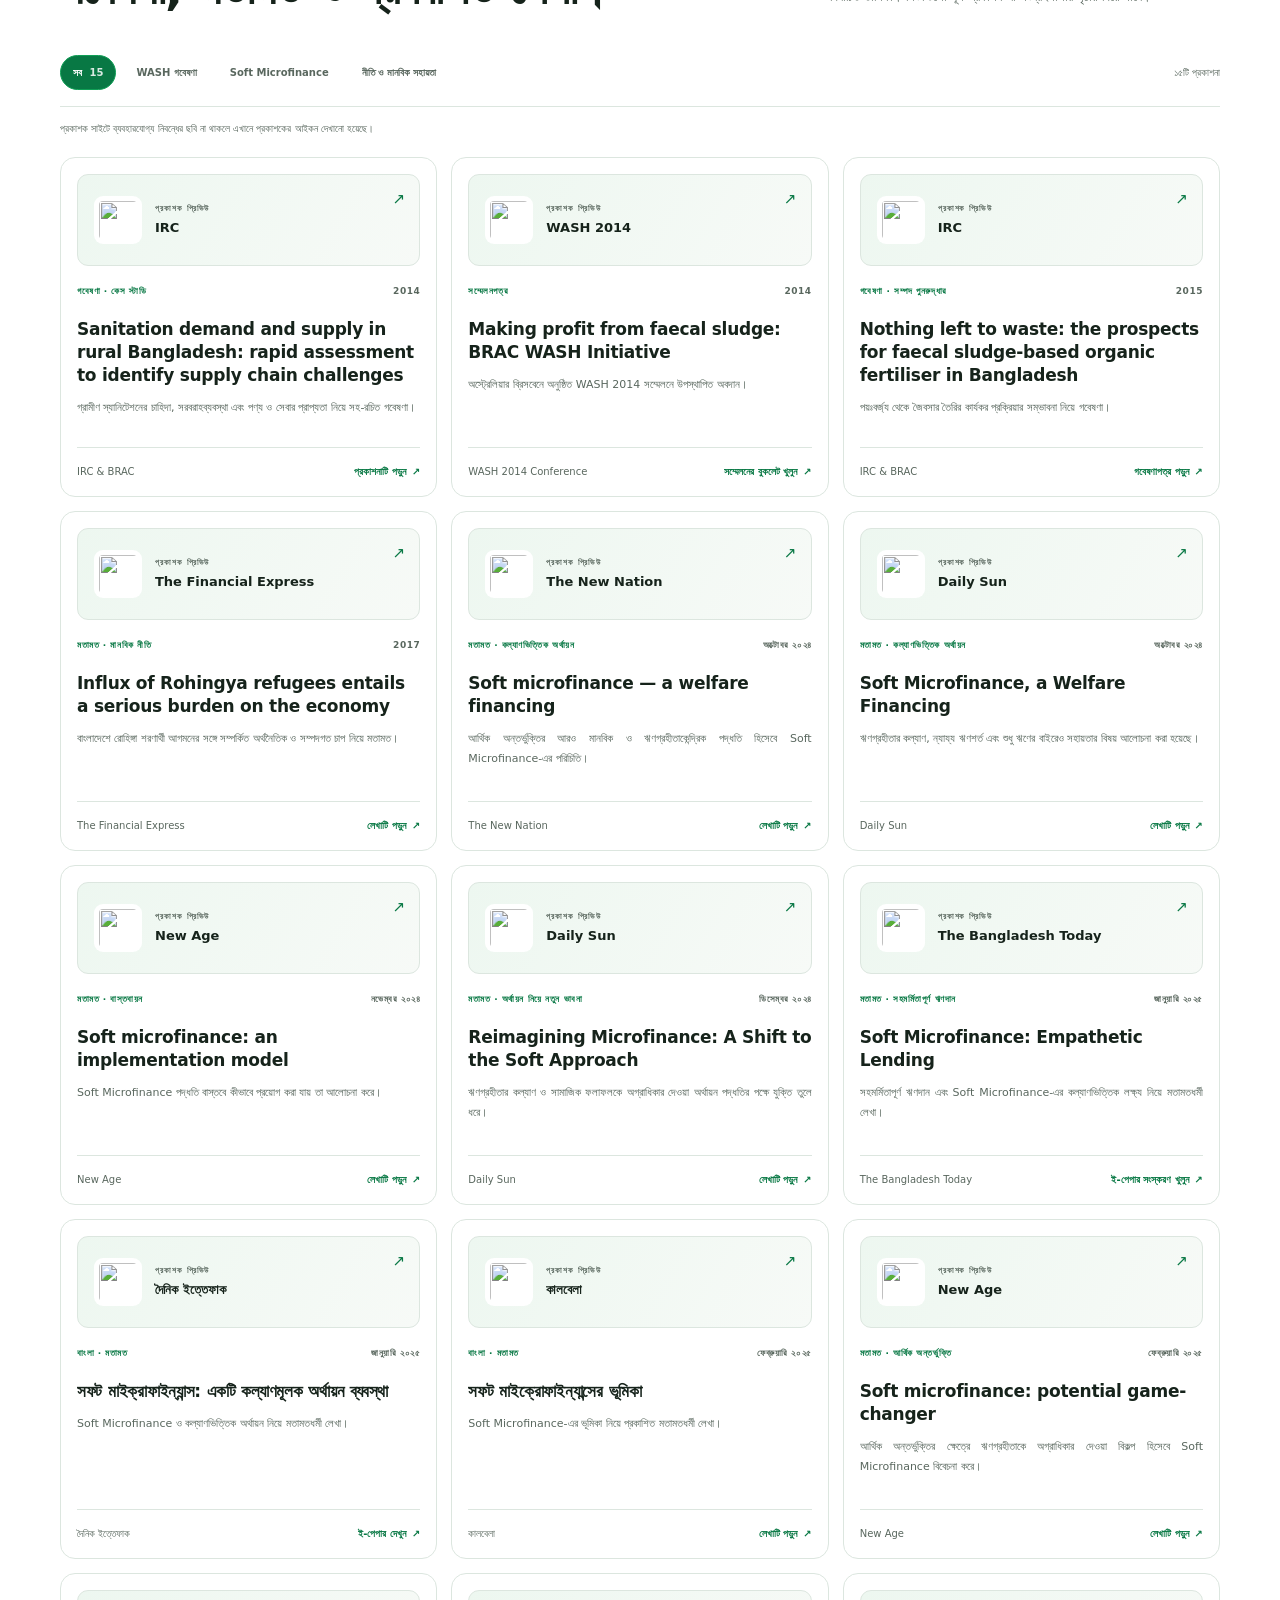
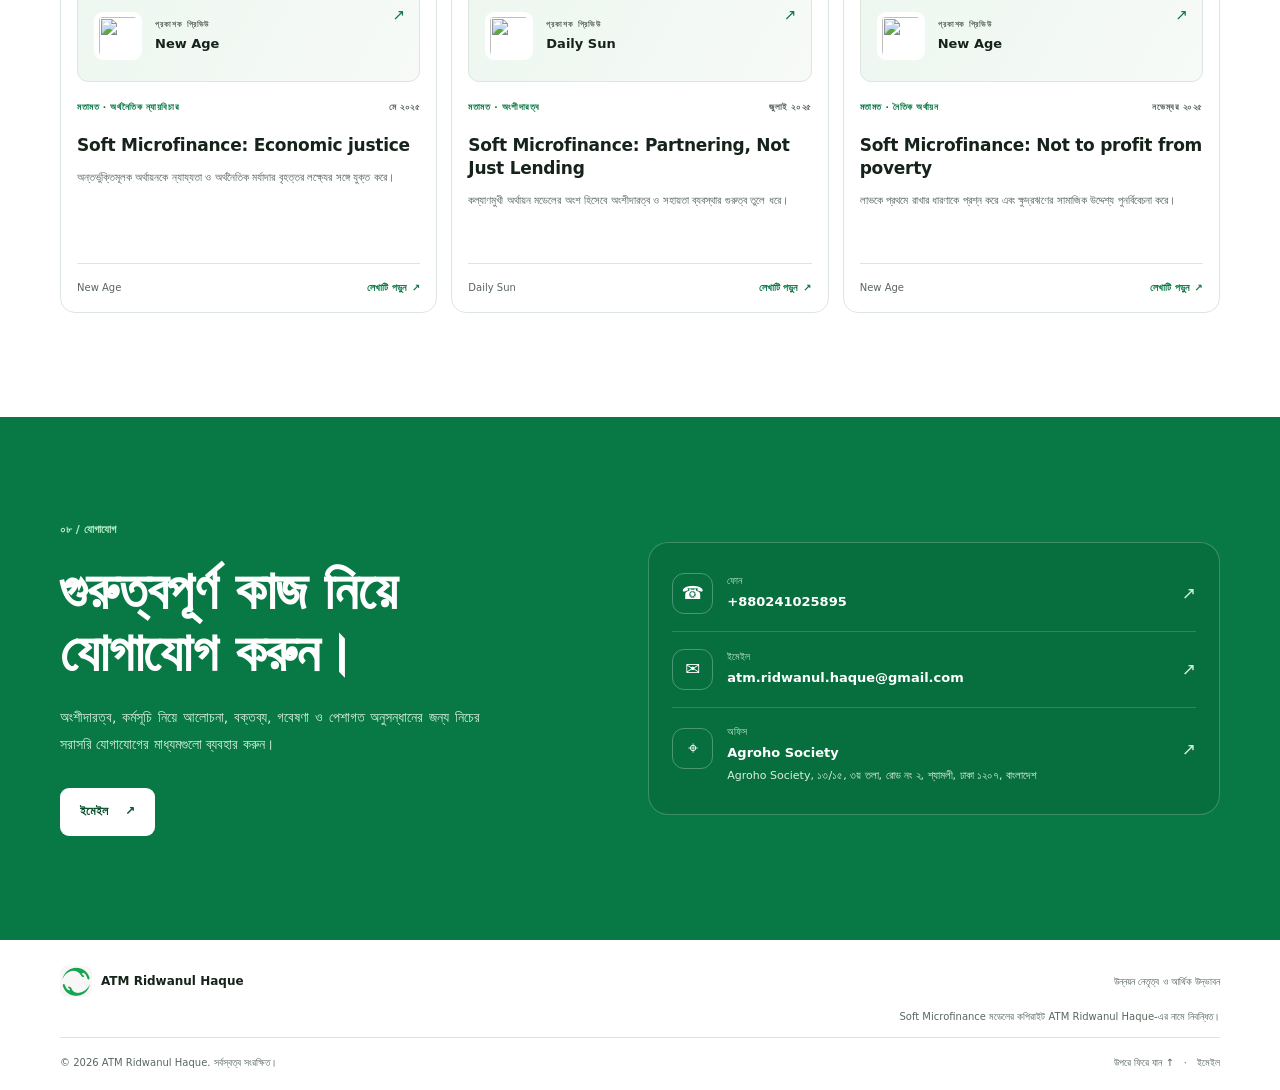
==== commit de4fe0af: "Add files via upload added grokipedia link added subtle glowing light" ====
--- a/bn/index.html
+++ b/bn/index.html
@@ -1,4 +1,4 @@
-<!doctype html>
+<!DOCTYPE html>
 
 <html lang="bn-BD">
 <head>
@@ -12,17 +12,14 @@
 <meta content="ATM Ridwanul Haque" name="author"/>
 <meta content="index, follow, max-image-preview:large, max-snippet:-1, max-video-preview:-1" name="robots"/>
 <meta content="index, follow, max-image-preview:large, max-snippet:-1, max-video-preview:-1" name="googlebot"/>
-<link rel="canonical" href="https://atmridwanulhaque.com/bn/">
-  <link rel="alternate" hreflang="en-BD" href="https://atmridwanulhaque.com/">
-  <link rel="alternate" hreflang="bn-BD" href="https://atmridwanulhaque.com/bn/">
-  <link rel="alternate" hreflang="x-default" href="https://atmridwanulhaque.com/">
-
-
-
-<link href="../favicon.ico" rel="icon" sizes="any"/>
-<link href="../assets/favicon.png" rel="icon" type="image/png"/>
-<link href="../assets/favicon-256.png" rel="apple-touch-icon"/>
-<link href="../site.webmanifest" rel="manifest"/>
+<link href="https://atmridwanulhaque.com/bn/" rel="canonical"/>
+<link href="https://atmridwanulhaque.com/" hreflang="en-BD" rel="alternate"/>
+<link href="https://atmridwanulhaque.com/bn/" hreflang="bn-BD" rel="alternate"/>
+<link href="https://atmridwanulhaque.com/" hreflang="x-default" rel="alternate"/>
+<link href="../favicon.ico" rel="icon" sizes="any">
+<link href="../assets/favicon.png" rel="icon" type="image/png">
+<link href="../assets/favicon-256.png" rel="apple-touch-icon">
+<link href="../site.webmanifest" rel="manifest">
 <link as="image" fetchpriority="high" href="../assets/ridwanul-haque.webp" rel="preload"/>
 <link href="../styles.css" rel="stylesheet"/>
 <meta content="profile" property="og:type"/>
@@ -151,12 +148,13 @@
     }
   ]
 }
-  </script>  <meta property="og:image:secure_url" content="https://atmridwanulhaque.com/assets/og-ridwanul-haque.jpg">
-  <meta property="og:image:type" content="image/jpeg">
-  <meta property="og:locale:alternate" content="en_BD">
-</head>
+  </script> <meta content="https://atmridwanulhaque.com/assets/og-ridwanul-haque.jpg" property="og:image:secure_url"/>
+<meta content="image/jpeg" property="og:image:type"/>
+<meta content="en_BD" property="og:locale:alternate"/>
+</link></link></link></link></head>
 <body>
 <a class="skip-link" href="#main">মূল বিষয়বস্তুতে যান</a>
+<div aria-hidden="true" class="ambient-spotlight"></div>
 <header class="site-header" id="top">
 <div class="container header-inner">
 <a aria-label="ATM Ridwanul Haque-এর মূল পৃষ্ঠা" class="brand" href="#top">
@@ -264,32 +262,32 @@
 <div class="container">
 <div class="section-heading split-heading"><div><p class="eyebrow">০৬ / সাম্প্রতিক কাজ ও ভাবনা</p><h2>বর্তমানে যে বিষয়গুলো নিয়ে কাজ করছি।</h2></div><p>নতুন লেখা, চলমান পরীক্ষামূলক উদ্যোগ, মাঠপর্যায়ের অভিজ্ঞতা এবং প্রকল্পের হালনাগাদের জন্য এই অংশ। নতুন কাজ প্রকাশিত হলে এখানে তথ্য যোগ করা যাবে।</p></div>
 <div class="latest-grid">
-<article class="latest-card latest-card-featured"><div class="latest-topline"><span>বর্তমান গুরুত্ব</span><span aria-hidden="true" class="latest-mark">↗</span></div><p class="latest-type">মডেল উন্নয়ন · অন্তর্ভুক্তিমূলক অর্থায়ন</p><h3>Soft Microfinance: মর্যাদাভিত্তিক অর্থায়ন</h3><p>ঋণগ্রহীতার কল্যাণ, নৈতিক ঋণদান, সাশ্রয়ী সেবা ব্যয় এবং বিস্তৃত সামাজিক সহায়তাকে কেন্দ্র করে কল্যাণভিত্তিক অর্থায়ন মডেল তৈরি ও পরীক্ষামূলকভাবে বাস্তবায়ন করা হচ্ছে।</p><a class="text-link" href="#publications">Soft Microfinance বিষয়ক প্রকাশিত লেখাগুলো দেখুন <span aria-hidden="true">→</span></a></article>
+<article class="latest-card latest-card-featured"><div class="latest-topline"><span>বাহ্যিক তথ্যসূত্র</span><span aria-hidden="true" class="latest-mark">↗</span></div><p class="latest-type">Soft Microfinance · তথ্যসূত্র</p><h3>Grokipedia-তে Soft Microfinance</h3><p>Soft Microfinance ধারণা সম্পর্কে একটি অনলাইন বিশ্বকোষধর্মী নিবন্ধ, যেখানে ATM Ridwanul Haque-এর উল্লেখ রয়েছে।</p><a class="text-link" href="https://grokipedia.com/page/Soft_Microfinance" rel="noopener noreferrer" target="_blank">Grokipedia নিবন্ধটি দেখুন <span aria-hidden="true">→</span></a></article>
+<article class="latest-card"><div class="latest-topline"><span>বর্তমান গুরুত্ব</span><span aria-hidden="true" class="latest-mark">↗</span></div><p class="latest-type">মডেল উন্নয়ন · অন্তর্ভুক্তিমূলক অর্থায়ন</p><h3>Soft Microfinance: মর্যাদাভিত্তিক অর্থায়ন</h3><p>ঋণগ্রহীতার কল্যাণ, নৈতিক ঋণদান, সাশ্রয়ী সেবা ব্যয় এবং বিস্তৃত সামাজিক সহায়তাকে কেন্দ্র করে কল্যাণভিত্তিক অর্থায়ন মডেল তৈরি ও পরীক্ষামূলকভাবে বাস্তবায়ন করা হচ্ছে।</p><a class="text-link" href="#publications">Soft Microfinance বিষয়ক প্রকাশিত লেখাগুলো দেখুন <span aria-hidden="true">→</span></a></article>
 <article class="latest-card"><div class="latest-topline"><span>কর্মসূচি থেকে শিক্ষা</span><span aria-hidden="true" class="latest-mark">＋</span></div><p class="latest-type">কমিউনিটি স্বাস্থ্য</p><h3>কমিউনিটির আরও কাছে মোবাইল স্বাস্থ্যসেবা</h3><p>পর্যাপ্ত সেবা না-পাওয়া জনগোষ্ঠী ও পোশাকশ্রমিকদের স্বাস্থ্যসেবা পাওয়ার বাস্তব সুযোগ নিয়ে কর্মসূচিভিত্তিক শিক্ষা।</p></article>
-<article class="latest-card"><div class="latest-topline"><span>গবেষণার আগ্রহ</span><span aria-hidden="true" class="latest-mark">⌁</span></div><p class="latest-type">WASH · সম্পদ পুনরুদ্ধার</p><h3>স্যানিটেশনের চ্যালেঞ্জ থেকে সম্পদ পুনরুদ্ধার</h3><p>পূর্ববর্তী গবেষণা ও কর্মসূচিতে স্যানিটেশন সরবরাহব্যবস্থা এবং বাংলাদেশে পয়ঃবর্জ্যভিত্তিক জৈবসারের সম্ভাবনা নিয়ে কাজ করা হয়েছে।</p><a class="text-link" href="https://www.ircwash.org/resources/sanitation-demand-and-supply-rural-bangladesh" rel="noopener noreferrer" target="_blank">IRC-তে গবেষণার তথ্য দেখুন <span aria-hidden="true">↗</span></a></article>
-</div>
+<article class="latest-card"><div class="latest-topline"><span>গবেষণার আগ্রহ</span><span aria-hidden="true" class="latest-mark">⌁</span></div><p class="latest-type">WASH · সম্পদ পুনরুদ্ধার</p><h3>স্যানিটেশনের চ্যালেঞ্জ থেকে সম্পদ পুনরুদ্ধার</h3><p>পূর্ববর্তী গবেষণা ও কর্মসূচিতে স্যানিটেশন সরবরাহব্যবস্থা এবং বাংলাদেশে পয়ঃবর্জ্যভিত্তিক জৈবসারের সম্ভাবনা নিয়ে কাজ করা হয়েছে।</p><a class="text-link" href="https://www.ircwash.org/resources/sanitation-demand-and-supply-rural-bangladesh" rel="noopener noreferrer" target="_blank">IRC-তে গবেষণার তথ্য দেখুন <span aria-hidden="true">↗</span></a></article></div>
 </div>
 </section>
 <section class="section section-pad publications-section" id="publications">
 <div class="container">
 <div class="section-heading split-heading"><div><p class="eyebrow">০৭ / প্রকাশনা ও গণমাধ্যম</p><h2>গবেষণা, মতামত ও প্রকাশিত লেখা।</h2></div><p>WASH গবেষণা, মতামতধর্মী লেখা এবং Soft Microfinance বিষয়ক প্রকাশনার নির্বাচিত তালিকা। লিংকগুলো মূল প্রকাশক বা সংগ্রহশালার পৃষ্ঠায় নিয়ে যাবে।</p></div>
-<div class="publication-toolbar"><div aria-label="প্রকাশনা ফিল্টার করুন" class="filter-group" role="group"><button aria-pressed="true" class="filter-button is-active" data-filter="all" type="button">সব <span>15</span></button><button aria-pressed="false" class="filter-button" data-filter="wash" type="button">WASH গবেষণা</button><button aria-pressed="false" class="filter-button" data-filter="finance" type="button">Soft Microfinance</button><button aria-pressed="false" class="filter-button" data-filter="policy" type="button">নীতি ও মানবিক সহায়তা</button></div><p aria-live="polite" class="publication-count" id="publication-count">১৫টি প্রকাশনা</p></div>
+<div class="publication-toolbar"><div aria-label="প্রকাশনা ফিল্টার করুন" class="filter-group" role="group"><button aria-pressed="true" class="filter-button is-active" data-filter="all" type="button">সব <span>15</span></button><button aria-pressed="false" class="filter-button" data-filter="wash" type="button">WASH গবেষণা</button><button aria-pressed="false" class="filter-button" data-filter="finance" type="button">Soft Microfinance</button><button aria-pressed="false" class="filter-button" data-filter="policy" type="button">নীতি ও মানবিক সহায়তা</button></div><p aria-live="polite" class="publication-count" id="publication-count">১৫টি প্রকাশনা</p></div><p class="preview-explainer">প্রকাশক সাইটে ব্যবহারযোগ্য নিবন্ধের ছবি না থাকলে এখানে প্রকাশকের আইকন দেখানো হয়েছে।</p>
 <div class="publication-grid" id="publication-grid">
-<article class="publication-card" data-category="wash"><div class="publication-meta"><span>গবেষণা · কেস স্টাডি</span><span>2014</span></div><h3 lang="en">Sanitation demand and supply in rural Bangladesh: rapid assessment to identify supply chain challenges</h3><p>গ্রামীণ স্যানিটেশনের চাহিদা, সরবরাহব্যবস্থা এবং পণ্য ও সেবার প্রাপ্যতা নিয়ে সহ-রচিত গবেষণা।</p><div class="publication-footer"><span class="publisher">IRC &amp; BRAC</span><a aria-label="Read Sanitation demand and supply in rural Bangladesh on IRC" href="https://www.ircwash.org/resources/sanitation-demand-and-supply-rural-bangladesh" rel="noopener noreferrer" target="_blank">প্রকাশনাটি পড়ুন <span aria-hidden="true">↗</span></a></div></article>
-<article class="publication-card" data-category="wash"><div class="publication-meta"><span>সম্মেলনপত্র</span><span>2014</span></div><h3 lang="en">Making profit from faecal sludge: BRAC WASH Initiative</h3><p>অস্ট্রেলিয়ার ব্রিসবেনে অনুষ্ঠিত WASH 2014 সম্মেলনে উপস্থাপিত অবদান।</p><div class="publication-footer"><span class="publisher">WASH 2014 Conference</span><a href="https://www.watercentre.org/services/events/wash-2014-conference/attachments/wash%20abstract-%20booklet" rel="noopener noreferrer" target="_blank">সম্মেলনের বুকলেট খুলুন <span aria-hidden="true">↗</span></a></div></article>
-<article class="publication-card" data-category="wash"><div class="publication-meta"><span>গবেষণা · সম্পদ পুনরুদ্ধার</span><span>2015</span></div><h3 lang="en">Nothing left to waste: the prospects for faecal sludge-based organic fertiliser in Bangladesh</h3><p>পয়ঃবর্জ্য থেকে জৈবসার তৈরির কার্যকর প্রক্রিয়ার সম্ভাবনা নিয়ে গবেষণা।</p><div class="publication-footer"><span class="publisher">IRC &amp; BRAC</span><a href="https://www.ircwash.org/sites/default/files/faecal_sludge_management_paper_brac_irc_2015.pdf" rel="noopener noreferrer" target="_blank">গবেষণাপত্র পড়ুন <span aria-hidden="true">↗</span></a></div></article>
-<article class="publication-card" data-category="policy"><div class="publication-meta"><span>মতামত · মানবিক নীতি</span><span>2017</span></div><h3 lang="en">Influx of Rohingya refugees entails a serious burden on the economy</h3><p>বাংলাদেশে রোহিঙ্গা শরণার্থী আগমনের সঙ্গে সম্পর্কিত অর্থনৈতিক ও সম্পদগত চাপ নিয়ে মতামত।</p><div class="publication-footer"><span class="publisher">The Financial Express</span><a href="https://today.thefinancialexpress.com.bd/views-reviews/influx-of-rohingya-refugees-entails-a-serious-burden-on-the-economy-1513516045?amp=true" rel="noopener noreferrer" target="_blank">লেখাটি পড়ুন <span aria-hidden="true">↗</span></a></div></article>
-<article class="publication-card" data-category="finance"><div class="publication-meta"><span>মতামত · কল্যাণভিত্তিক অর্থায়ন</span><span>অক্টোবর ২০২৪</span></div><h3 lang="en">Soft microfinance — a welfare financing</h3><p>আর্থিক অন্তর্ভুক্তির আরও মানবিক ও ঋণগ্রহীতাকেন্দ্রিক পদ্ধতি হিসেবে Soft Microfinance-এর পরিচিতি।</p><div class="publication-footer"><span class="publisher">The New Nation</span><a href="https://dailynewnation.com/news/682638" rel="noopener noreferrer" target="_blank">লেখাটি পড়ুন <span aria-hidden="true">↗</span></a></div></article>
-<article class="publication-card" data-category="finance"><div class="publication-meta"><span>মতামত · কল্যাণভিত্তিক অর্থায়ন</span><span>অক্টোবর ২০২৪</span></div><h3 lang="en">Soft Microfinance, a Welfare Financing</h3><p>ঋণগ্রহীতার কল্যাণ, ন্যায্য ঋণশর্ত এবং শুধু ঋণের বাইরেও সহায়তার বিষয় আলোচনা করা হয়েছে।</p><div class="publication-footer"><span class="publisher">Daily Sun</span><a href="https://www.daily-sun.com/post/773576/" rel="noopener noreferrer" target="_blank">লেখাটি পড়ুন <span aria-hidden="true">↗</span></a></div></article>
-<article class="publication-card" data-category="finance"><div class="publication-meta"><span>মতামত · বাস্তবায়ন</span><span>নভেম্বর ২০২৪</span></div><h3 lang="en">Soft microfinance: an implementation model</h3><p>Soft Microfinance পদ্ধতি বাস্তবে কীভাবে প্রয়োগ করা যায় তা আলোচনা করে।</p><div class="publication-footer"><span class="publisher">New Age</span><a href="https://www.newagebd.net/post/opinion/250029/soft-microfinance-an-implementation-model" rel="noopener noreferrer" target="_blank">লেখাটি পড়ুন <span aria-hidden="true">↗</span></a></div></article>
-<article class="publication-card" data-category="finance"><div class="publication-meta"><span>মতামত · অর্থায়ন নিয়ে নতুন ভাবনা</span><span>ডিসেম্বর ২০২৪</span></div><h3 lang="en">Reimagining Microfinance: A Shift to the Soft Approach</h3><p>ঋণগ্রহীতার কল্যাণ ও সামাজিক ফলাফলকে অগ্রাধিকার দেওয়া অর্থায়ন পদ্ধতির পক্ষে যুক্তি তুলে ধরে।</p><div class="publication-footer"><span class="publisher">Daily Sun</span><a href="https://www.daily-sun.com/post/782545" rel="noopener noreferrer" target="_blank">লেখাটি পড়ুন <span aria-hidden="true">↗</span></a></div></article>
-<article class="publication-card" data-category="finance"><div class="publication-meta"><span>মতামত · সহমর্মিতাপূর্ণ ঋণদান</span><span>জানুয়ারি ২০২৫</span></div><h3 lang="en">Soft Microfinance: Empathetic Lending</h3><p>সহমর্মিতাপূর্ণ ঋণদান এবং Soft Microfinance-এর কল্যাণভিত্তিক লক্ষ্য নিয়ে মতামতধর্মী লেখা।</p><div class="publication-footer"><span class="publisher">The Bangladesh Today</span><a href="https://epaper.thebangladeshtoday.com/edition/2025-01-10/7849" rel="noopener noreferrer" target="_blank">ই-পেপার সংস্করণ খুলুন <span aria-hidden="true">↗</span></a></div></article>
-<article class="publication-card" data-category="finance"><div class="publication-meta"><span>বাংলা · মতামত</span><span>জানুয়ারি ২০২৫</span></div><h3 lang="bn-BD">সফট মাইক্রাফাইন্যান্স: একটি কল্যাণমূলক অর্থায়ন ব্যবস্থা</h3><p>Soft Microfinance ও কল্যাণভিত্তিক অর্থায়ন নিয়ে মতামতধর্মী লেখা।</p><div class="publication-footer"><span class="publisher">দৈনিক ইত্তেফাক</span><a href="https://epaper.ittefaq.com.bd/m/384713/6783e0d7d7f17" rel="noopener noreferrer" target="_blank">ই-পেপার দেখুন <span aria-hidden="true">↗</span></a></div></article>
-<article class="publication-card" data-category="finance"><div class="publication-meta"><span>বাংলা · মতামত</span><span>ফেব্রুয়ারি ২০২৫</span></div><h3 lang="en">সফট মাইক্রোফাইন্যান্সের ভূমিকা</h3><p>Soft Microfinance-এর ভূমিকা নিয়ে প্রকাশিত মতামতধর্মী লেখা।</p><div class="publication-footer"><span class="publisher">কালবেলা</span><a href="https://www.kalbela.com/ajkerpatrika/joto-mot-toto-path/160570" rel="noopener noreferrer" target="_blank">লেখাটি পড়ুন <span aria-hidden="true">↗</span></a></div></article>
-<article class="publication-card" data-category="finance"><div class="publication-meta"><span>মতামত · আর্থিক অন্তর্ভুক্তি</span><span>ফেব্রুয়ারি ২০২৫</span></div><h3 lang="en">Soft microfinance: potential game-changer</h3><p>আর্থিক অন্তর্ভুক্তির ক্ষেত্রে ঋণগ্রহীতাকে অগ্রাধিকার দেওয়া বিকল্প হিসেবে Soft Microfinance বিবেচনা করে।</p><div class="publication-footer"><span class="publisher">New Age</span><a href="https://www.newagebd.net/post/opinion/258247/soft-microfinance-potential-game-changer" rel="noopener noreferrer" target="_blank">লেখাটি পড়ুন <span aria-hidden="true">↗</span></a></div></article>
-<article class="publication-card" data-category="finance"><div class="publication-meta"><span>মতামত · অর্থনৈতিক ন্যায়বিচার</span><span>মে ২০২৫</span></div><h3 lang="en">Soft Microfinance: Economic justice</h3><p>অন্তর্ভুক্তিমূলক অর্থায়নকে ন্যায্যতা ও অর্থনৈতিক মর্যাদার বৃহত্তর লক্ষ্যের সঙ্গে যুক্ত করে।</p><div class="publication-footer"><span class="publisher">New Age</span><a href="https://www.newagebd.net/post/opinion/265642/economic-justice" rel="noopener noreferrer" target="_blank">লেখাটি পড়ুন <span aria-hidden="true">↗</span></a></div></article>
-<article class="publication-card" data-category="finance"><div class="publication-meta"><span>মতামত · অংশীদারত্ব</span><span>জুলাই ২০২৫</span></div><h3 lang="en">Soft Microfinance: Partnering, Not Just Lending</h3><p>কল্যাণমুখী অর্থায়ন মডেলের অংশ হিসেবে অংশীদারত্ব ও সহায়তা ব্যবস্থার গুরুত্ব তুলে ধরে।</p><div class="publication-footer"><span class="publisher">Daily Sun</span><a href="https://www.daily-sun.com/printversion/details/811747" rel="noopener noreferrer" target="_blank">লেখাটি পড়ুন <span aria-hidden="true">↗</span></a></div></article>
-<article class="publication-card" data-category="finance"><div class="publication-meta"><span>মতামত · নৈতিক অর্থায়ন</span><span>নভেম্বর ২০২৫</span></div><h3 lang="en">Soft Microfinance: Not to profit from poverty</h3><p>লাভকে প্রথমে রাখার ধারণাকে প্রশ্ন করে এবং ক্ষুদ্রঋণের সামাজিক উদ্দেশ্য পুনর্বিবেচনা করে।</p><div class="publication-footer"><span class="publisher">New Age</span><a href="https://www.newagebd.net/post/opinion/280922/not-to-profit-from-poverty" rel="noopener noreferrer" target="_blank">লেখাটি পড়ুন <span aria-hidden="true">↗</span></a></div></article>
+<article class="publication-card" data-category="wash"><div aria-label="IRC প্রকাশক প্রিভিউ" class="publication-thumb"><img alt="" height="48" loading="lazy" referrerpolicy="no-referrer" src="https://www.google.com/s2/favicons?domain=www.ircwash.org&amp;sz=96" width="48"/><div class="publication-thumb-copy"><span class="publication-thumb-kicker">প্রকাশক প্রিভিউ</span><strong>IRC</strong></div><span aria-hidden="true" class="publication-thumb-symbol">↗</span></div><div class="publication-meta"><span>গবেষণা · কেস স্টাডি</span><span>2014</span></div><h3 lang="en">Sanitation demand and supply in rural Bangladesh: rapid assessment to identify supply chain challenges</h3><p>গ্রামীণ স্যানিটেশনের চাহিদা, সরবরাহব্যবস্থা এবং পণ্য ও সেবার প্রাপ্যতা নিয়ে সহ-রচিত গবেষণা।</p><div class="publication-footer"><span class="publisher">IRC &amp; BRAC</span><a aria-label="Read Sanitation demand and supply in rural Bangladesh on IRC" href="https://www.ircwash.org/resources/sanitation-demand-and-supply-rural-bangladesh" rel="noopener noreferrer" target="_blank">প্রকাশনাটি পড়ুন <span aria-hidden="true">↗</span></a></div></article>
+<article class="publication-card" data-category="wash"><div aria-label="WASH 2014 প্রকাশক প্রিভিউ" class="publication-thumb"><img alt="" height="48" loading="lazy" referrerpolicy="no-referrer" src="https://www.google.com/s2/favicons?domain=www.watercentre.org&amp;sz=96" width="48"/><div class="publication-thumb-copy"><span class="publication-thumb-kicker">প্রকাশক প্রিভিউ</span><strong>WASH 2014</strong></div><span aria-hidden="true" class="publication-thumb-symbol">↗</span></div><div class="publication-meta"><span>সম্মেলনপত্র</span><span>2014</span></div><h3 lang="en">Making profit from faecal sludge: BRAC WASH Initiative</h3><p>অস্ট্রেলিয়ার ব্রিসবেনে অনুষ্ঠিত WASH 2014 সম্মেলনে উপস্থাপিত অবদান।</p><div class="publication-footer"><span class="publisher">WASH 2014 Conference</span><a href="https://www.watercentre.org/services/events/wash-2014-conference/attachments/wash%20abstract-%20booklet" rel="noopener noreferrer" target="_blank">সম্মেলনের বুকলেট খুলুন <span aria-hidden="true">↗</span></a></div></article>
+<article class="publication-card" data-category="wash"><div aria-label="IRC প্রকাশক প্রিভিউ" class="publication-thumb"><img alt="" height="48" loading="lazy" referrerpolicy="no-referrer" src="https://www.google.com/s2/favicons?domain=www.ircwash.org&amp;sz=96" width="48"/><div class="publication-thumb-copy"><span class="publication-thumb-kicker">প্রকাশক প্রিভিউ</span><strong>IRC</strong></div><span aria-hidden="true" class="publication-thumb-symbol">↗</span></div><div class="publication-meta"><span>গবেষণা · সম্পদ পুনরুদ্ধার</span><span>2015</span></div><h3 lang="en">Nothing left to waste: the prospects for faecal sludge-based organic fertiliser in Bangladesh</h3><p>পয়ঃবর্জ্য থেকে জৈবসার তৈরির কার্যকর প্রক্রিয়ার সম্ভাবনা নিয়ে গবেষণা।</p><div class="publication-footer"><span class="publisher">IRC &amp; BRAC</span><a href="https://www.ircwash.org/sites/default/files/faecal_sludge_management_paper_brac_irc_2015.pdf" rel="noopener noreferrer" target="_blank">গবেষণাপত্র পড়ুন <span aria-hidden="true">↗</span></a></div></article>
+<article class="publication-card" data-category="policy"><div aria-label="The Financial Express প্রকাশক প্রিভিউ" class="publication-thumb"><img alt="" height="48" loading="lazy" referrerpolicy="no-referrer" src="https://www.google.com/s2/favicons?domain=today.thefinancialexpress.com.bd&amp;sz=96" width="48"/><div class="publication-thumb-copy"><span class="publication-thumb-kicker">প্রকাশক প্রিভিউ</span><strong>The Financial Express</strong></div><span aria-hidden="true" class="publication-thumb-symbol">↗</span></div><div class="publication-meta"><span>মতামত · মানবিক নীতি</span><span>2017</span></div><h3 lang="en">Influx of Rohingya refugees entails a serious burden on the economy</h3><p>বাংলাদেশে রোহিঙ্গা শরণার্থী আগমনের সঙ্গে সম্পর্কিত অর্থনৈতিক ও সম্পদগত চাপ নিয়ে মতামত।</p><div class="publication-footer"><span class="publisher">The Financial Express</span><a href="https://today.thefinancialexpress.com.bd/views-reviews/influx-of-rohingya-refugees-entails-a-serious-burden-on-the-economy-1513516045?amp=true" rel="noopener noreferrer" target="_blank">লেখাটি পড়ুন <span aria-hidden="true">↗</span></a></div></article>
+<article class="publication-card" data-category="finance"><div aria-label="The New Nation প্রকাশক প্রিভিউ" class="publication-thumb"><img alt="" height="48" loading="lazy" referrerpolicy="no-referrer" src="https://www.google.com/s2/favicons?domain=dailynewnation.com&amp;sz=96" width="48"/><div class="publication-thumb-copy"><span class="publication-thumb-kicker">প্রকাশক প্রিভিউ</span><strong>The New Nation</strong></div><span aria-hidden="true" class="publication-thumb-symbol">↗</span></div><div class="publication-meta"><span>মতামত · কল্যাণভিত্তিক অর্থায়ন</span><span>অক্টোবর ২০২৪</span></div><h3 lang="en">Soft microfinance — a welfare financing</h3><p>আর্থিক অন্তর্ভুক্তির আরও মানবিক ও ঋণগ্রহীতাকেন্দ্রিক পদ্ধতি হিসেবে Soft Microfinance-এর পরিচিতি।</p><div class="publication-footer"><span class="publisher">The New Nation</span><a href="https://dailynewnation.com/news/682638" rel="noopener noreferrer" target="_blank">লেখাটি পড়ুন <span aria-hidden="true">↗</span></a></div></article>
+<article class="publication-card" data-category="finance"><div aria-label="Daily Sun প্রকাশক প্রিভিউ" class="publication-thumb"><img alt="" height="48" loading="lazy" referrerpolicy="no-referrer" src="https://www.google.com/s2/favicons?domain=www.daily-sun.com&amp;sz=96" width="48"/><div class="publication-thumb-copy"><span class="publication-thumb-kicker">প্রকাশক প্রিভিউ</span><strong>Daily Sun</strong></div><span aria-hidden="true" class="publication-thumb-symbol">↗</span></div><div class="publication-meta"><span>মতামত · কল্যাণভিত্তিক অর্থায়ন</span><span>অক্টোবর ২০২৪</span></div><h3 lang="en">Soft Microfinance, a Welfare Financing</h3><p>ঋণগ্রহীতার কল্যাণ, ন্যায্য ঋণশর্ত এবং শুধু ঋণের বাইরেও সহায়তার বিষয় আলোচনা করা হয়েছে।</p><div class="publication-footer"><span class="publisher">Daily Sun</span><a href="https://www.daily-sun.com/post/773576/" rel="noopener noreferrer" target="_blank">লেখাটি পড়ুন <span aria-hidden="true">↗</span></a></div></article>
+<article class="publication-card" data-category="finance"><div aria-label="New Age প্রকাশক প্রিভিউ" class="publication-thumb"><img alt="" height="48" loading="lazy" referrerpolicy="no-referrer" src="https://www.google.com/s2/favicons?domain=www.newagebd.net&amp;sz=96" width="48"/><div class="publication-thumb-copy"><span class="publication-thumb-kicker">প্রকাশক প্রিভিউ</span><strong>New Age</strong></div><span aria-hidden="true" class="publication-thumb-symbol">↗</span></div><div class="publication-meta"><span>মতামত · বাস্তবায়ন</span><span>নভেম্বর ২০২৪</span></div><h3 lang="en">Soft microfinance: an implementation model</h3><p>Soft Microfinance পদ্ধতি বাস্তবে কীভাবে প্রয়োগ করা যায় তা আলোচনা করে।</p><div class="publication-footer"><span class="publisher">New Age</span><a href="https://www.newagebd.net/post/opinion/250029/soft-microfinance-an-implementation-model" rel="noopener noreferrer" target="_blank">লেখাটি পড়ুন <span aria-hidden="true">↗</span></a></div></article>
+<article class="publication-card" data-category="finance"><div aria-label="Daily Sun প্রকাশক প্রিভিউ" class="publication-thumb"><img alt="" height="48" loading="lazy" referrerpolicy="no-referrer" src="https://www.google.com/s2/favicons?domain=www.daily-sun.com&amp;sz=96" width="48"/><div class="publication-thumb-copy"><span class="publication-thumb-kicker">প্রকাশক প্রিভিউ</span><strong>Daily Sun</strong></div><span aria-hidden="true" class="publication-thumb-symbol">↗</span></div><div class="publication-meta"><span>মতামত · অর্থায়ন নিয়ে নতুন ভাবনা</span><span>ডিসেম্বর ২০২৪</span></div><h3 lang="en">Reimagining Microfinance: A Shift to the Soft Approach</h3><p>ঋণগ্রহীতার কল্যাণ ও সামাজিক ফলাফলকে অগ্রাধিকার দেওয়া অর্থায়ন পদ্ধতির পক্ষে যুক্তি তুলে ধরে।</p><div class="publication-footer"><span class="publisher">Daily Sun</span><a href="https://www.daily-sun.com/post/782545" rel="noopener noreferrer" target="_blank">লেখাটি পড়ুন <span aria-hidden="true">↗</span></a></div></article>
+<article class="publication-card" data-category="finance"><div aria-label="The Bangladesh Today প্রকাশক প্রিভিউ" class="publication-thumb"><img alt="" height="48" loading="lazy" referrerpolicy="no-referrer" src="https://www.google.com/s2/favicons?domain=epaper.thebangladeshtoday.com&amp;sz=96" width="48"/><div class="publication-thumb-copy"><span class="publication-thumb-kicker">প্রকাশক প্রিভিউ</span><strong>The Bangladesh Today</strong></div><span aria-hidden="true" class="publication-thumb-symbol">↗</span></div><div class="publication-meta"><span>মতামত · সহমর্মিতাপূর্ণ ঋণদান</span><span>জানুয়ারি ২০২৫</span></div><h3 lang="en">Soft Microfinance: Empathetic Lending</h3><p>সহমর্মিতাপূর্ণ ঋণদান এবং Soft Microfinance-এর কল্যাণভিত্তিক লক্ষ্য নিয়ে মতামতধর্মী লেখা।</p><div class="publication-footer"><span class="publisher">The Bangladesh Today</span><a href="https://epaper.thebangladeshtoday.com/edition/2025-01-10/7849" rel="noopener noreferrer" target="_blank">ই-পেপার সংস্করণ খুলুন <span aria-hidden="true">↗</span></a></div></article>
+<article class="publication-card" data-category="finance"><div aria-label="দৈনিক ইত্তেফাক প্রকাশক প্রিভিউ" class="publication-thumb"><img alt="" height="48" loading="lazy" referrerpolicy="no-referrer" src="https://www.google.com/s2/favicons?domain=epaper.ittefaq.com.bd&amp;sz=96" width="48"/><div class="publication-thumb-copy"><span class="publication-thumb-kicker">প্রকাশক প্রিভিউ</span><strong>দৈনিক ইত্তেফাক</strong></div><span aria-hidden="true" class="publication-thumb-symbol">↗</span></div><div class="publication-meta"><span>বাংলা · মতামত</span><span>জানুয়ারি ২০২৫</span></div><h3 lang="bn-BD">সফট মাইক্রাফাইন্যান্স: একটি কল্যাণমূলক অর্থায়ন ব্যবস্থা</h3><p>Soft Microfinance ও কল্যাণভিত্তিক অর্থায়ন নিয়ে মতামতধর্মী লেখা।</p><div class="publication-footer"><span class="publisher">দৈনিক ইত্তেফাক</span><a href="https://epaper.ittefaq.com.bd/m/384713/6783e0d7d7f17" rel="noopener noreferrer" target="_blank">ই-পেপার দেখুন <span aria-hidden="true">↗</span></a></div></article>
+<article class="publication-card" data-category="finance"><div aria-label="কালবেলা প্রকাশক প্রিভিউ" class="publication-thumb"><img alt="" height="48" loading="lazy" referrerpolicy="no-referrer" src="https://www.google.com/s2/favicons?domain=www.kalbela.com&amp;sz=96" width="48"/><div class="publication-thumb-copy"><span class="publication-thumb-kicker">প্রকাশক প্রিভিউ</span><strong>কালবেলা</strong></div><span aria-hidden="true" class="publication-thumb-symbol">↗</span></div><div class="publication-meta"><span>বাংলা · মতামত</span><span>ফেব্রুয়ারি ২০২৫</span></div><h3 lang="en">সফট মাইক্রোফাইন্যান্সের ভূমিকা</h3><p>Soft Microfinance-এর ভূমিকা নিয়ে প্রকাশিত মতামতধর্মী লেখা।</p><div class="publication-footer"><span class="publisher">কালবেলা</span><a href="https://www.kalbela.com/ajkerpatrika/joto-mot-toto-path/160570" rel="noopener noreferrer" target="_blank">লেখাটি পড়ুন <span aria-hidden="true">↗</span></a></div></article>
+<article class="publication-card" data-category="finance"><div aria-label="New Age প্রকাশক প্রিভিউ" class="publication-thumb"><img alt="" height="48" loading="lazy" referrerpolicy="no-referrer" src="https://www.google.com/s2/favicons?domain=www.newagebd.net&amp;sz=96" width="48"/><div class="publication-thumb-copy"><span class="publication-thumb-kicker">প্রকাশক প্রিভিউ</span><strong>New Age</strong></div><span aria-hidden="true" class="publication-thumb-symbol">↗</span></div><div class="publication-meta"><span>মতামত · আর্থিক অন্তর্ভুক্তি</span><span>ফেব্রুয়ারি ২০২৫</span></div><h3 lang="en">Soft microfinance: potential game-changer</h3><p>আর্থিক অন্তর্ভুক্তির ক্ষেত্রে ঋণগ্রহীতাকে অগ্রাধিকার দেওয়া বিকল্প হিসেবে Soft Microfinance বিবেচনা করে।</p><div class="publication-footer"><span class="publisher">New Age</span><a href="https://www.newagebd.net/post/opinion/258247/soft-microfinance-potential-game-changer" rel="noopener noreferrer" target="_blank">লেখাটি পড়ুন <span aria-hidden="true">↗</span></a></div></article>
+<article class="publication-card" data-category="finance"><div aria-label="New Age প্রকাশক প্রিভিউ" class="publication-thumb"><img alt="" height="48" loading="lazy" referrerpolicy="no-referrer" src="https://www.google.com/s2/favicons?domain=www.newagebd.net&amp;sz=96" width="48"/><div class="publication-thumb-copy"><span class="publication-thumb-kicker">প্রকাশক প্রিভিউ</span><strong>New Age</strong></div><span aria-hidden="true" class="publication-thumb-symbol">↗</span></div><div class="publication-meta"><span>মতামত · অর্থনৈতিক ন্যায়বিচার</span><span>মে ২০২৫</span></div><h3 lang="en">Soft Microfinance: Economic justice</h3><p>অন্তর্ভুক্তিমূলক অর্থায়নকে ন্যায্যতা ও অর্থনৈতিক মর্যাদার বৃহত্তর লক্ষ্যের সঙ্গে যুক্ত করে।</p><div class="publication-footer"><span class="publisher">New Age</span><a href="https://www.newagebd.net/post/opinion/265642/economic-justice" rel="noopener noreferrer" target="_blank">লেখাটি পড়ুন <span aria-hidden="true">↗</span></a></div></article>
+<article class="publication-card" data-category="finance"><div aria-label="Daily Sun প্রকাশক প্রিভিউ" class="publication-thumb"><img alt="" height="48" loading="lazy" referrerpolicy="no-referrer" src="https://www.google.com/s2/favicons?domain=www.daily-sun.com&amp;sz=96" width="48"/><div class="publication-thumb-copy"><span class="publication-thumb-kicker">প্রকাশক প্রিভিউ</span><strong>Daily Sun</strong></div><span aria-hidden="true" class="publication-thumb-symbol">↗</span></div><div class="publication-meta"><span>মতামত · অংশীদারত্ব</span><span>জুলাই ২০২৫</span></div><h3 lang="en">Soft Microfinance: Partnering, Not Just Lending</h3><p>কল্যাণমুখী অর্থায়ন মডেলের অংশ হিসেবে অংশীদারত্ব ও সহায়তা ব্যবস্থার গুরুত্ব তুলে ধরে।</p><div class="publication-footer"><span class="publisher">Daily Sun</span><a href="https://www.daily-sun.com/printversion/details/811747" rel="noopener noreferrer" target="_blank">লেখাটি পড়ুন <span aria-hidden="true">↗</span></a></div></article>
+<article class="publication-card" data-category="finance"><div aria-label="New Age প্রকাশক প্রিভিউ" class="publication-thumb"><img alt="" height="48" loading="lazy" referrerpolicy="no-referrer" src="https://www.google.com/s2/favicons?domain=www.newagebd.net&amp;sz=96" width="48"/><div class="publication-thumb-copy"><span class="publication-thumb-kicker">প্রকাশক প্রিভিউ</span><strong>New Age</strong></div><span aria-hidden="true" class="publication-thumb-symbol">↗</span></div><div class="publication-meta"><span>মতামত · নৈতিক অর্থায়ন</span><span>নভেম্বর ২০২৫</span></div><h3 lang="en">Soft Microfinance: Not to profit from poverty</h3><p>লাভকে প্রথমে রাখার ধারণাকে প্রশ্ন করে এবং ক্ষুদ্রঋণের সামাজিক উদ্দেশ্য পুনর্বিবেচনা করে।</p><div class="publication-footer"><span class="publisher">New Age</span><a href="https://www.newagebd.net/post/opinion/280922/not-to-profit-from-poverty" rel="noopener noreferrer" target="_blank">লেখাটি পড়ুন <span aria-hidden="true">↗</span></a></div></article>
 </div>
 </div>
 </section>
--- a/styles.css
+++ b/styles.css
@@ -187,7 +187,7 @@
 .chip-list { display: flex; flex-wrap: wrap; gap: 8px; }
 .chip-list span { padding: 7px 10px; border: 1px solid var(--line); border-radius: 7px; color: var(--muted); font-size: 10px; }
 .latest-section .split-heading { margin-bottom: 35px; }
-.latest-grid { display: grid; grid-template-columns: 1.13fr 1fr 1fr; gap: 16px; }
+.latest-grid { display: grid; grid-template-columns: repeat(4, minmax(0, 1fr)); gap: 16px; }
 .latest-card { display: flex; flex-direction: column; align-items: flex-start; min-height: 310px; padding: 25px; border: 1px solid var(--line); border-radius: var(--radius); background: var(--surface); }
 .latest-card-featured { background: var(--green-deep); color: white; border-color: var(--green-deep); }
 .latest-topline { width: 100%; display: flex; justify-content: space-between; align-items: center; margin-bottom: 27px; font-size: 10px; font-weight: 780; letter-spacing: .09em; text-transform: uppercase; }
@@ -208,9 +208,16 @@
 .filter-button span { margin-left: 4px; opacity: .85; }
 .publication-count { flex: 0 0 auto; margin: 0; color: var(--muted); font-size: 10px; }
 .publication-grid { display: grid; grid-template-columns: repeat(3, minmax(0, 1fr)); gap: 14px; }
-.publication-card { display: flex; flex-direction: column; min-height: 282px; padding: 21px; border: 1px solid var(--line); border-radius: 15px; background: var(--surface); transition: border-color .2s, transform .2s, box-shadow .2s; }
+.publication-card { display: flex; flex-direction: column; min-height: 340px; padding: 16px; border: 1px solid var(--line); border-radius: 15px; background: var(--surface); transition: border-color .2s, transform .2s, box-shadow .2s; }
 .publication-card:hover { transform: translateY(-3px); border-color: color-mix(in srgb, var(--green) 60%, var(--line)); box-shadow: var(--shadow); }
 .publication-card[hidden] { display: none !important; }
+.publication-thumb { position: relative; display: flex; align-items: center; gap: 13px; min-height: 92px; margin-bottom: 18px; padding: 15px 16px; overflow: hidden; border: 1px solid var(--line); border-radius: 11px; background: linear-gradient(120deg, var(--green-pale), var(--surface-soft)); }
+.publication-thumb img { display: block; flex: 0 0 48px; width: 48px; height: 48px; object-fit: contain; border-radius: 9px; background: #fff; padding: 5px; }
+.publication-thumb-copy { display: flex; min-width: 0; flex-direction: column; gap: 5px; }
+.publication-thumb-kicker { color: var(--muted); font-size: 8px; font-weight: 850; letter-spacing: .12em; }
+.publication-thumb-copy strong { color: var(--ink); font-size: 13px; line-height: 1.3; }
+.publication-thumb-symbol { position: absolute; top: 12px; right: 14px; color: var(--green-deep); font-size: 15px; }
+.preview-explainer { margin: -10px 0 20px; color: var(--muted); font-size: 10px; line-height: 1.7; }
 .publication-meta { display: flex; justify-content: space-between; align-items: center; gap: 10px; margin-bottom: 19px; color: var(--green-deep); font-size: 9px; font-weight: 800; letter-spacing: .06em; text-transform: uppercase; }
 .publication-meta span:last-child { color: var(--muted); white-space: nowrap; }
 .publication-card h3 { margin-bottom: 11px; font-size: 17px; letter-spacing: -.026em; line-height: 1.35; }
@@ -394,3 +401,36 @@
 html[lang="bn-BD"] .eyebrow { letter-spacing: 0; }
 html[lang="bn-BD"] .brand-copy small { letter-spacing: 0; }
 html[lang="bn-BD"] .primary-nav > a { font-size: 12px; }
+
+
+/* Ambient cursor spotlight: subtle green radial light, disabled for touch and reduced-motion users. */
+.ambient-spotlight {
+  display: none;
+  position: fixed;
+  inset: 0;
+  z-index: 50;
+  pointer-events: none;
+  opacity: 0;
+  background: radial-gradient(
+    560px circle at var(--spotlight-x, 50%) var(--spotlight-y, 50%),
+    rgba(16, 159, 86, .075) 0,
+    rgba(16, 159, 86, .025) 34%,
+    transparent 72%
+  );
+  mix-blend-mode: soft-light;
+  transition: opacity .24s ease;
+  will-change: opacity;
+}
+.ambient-spotlight.is-active { opacity: 1; }
+html[data-theme="dark"] .ambient-spotlight {
+  background: radial-gradient(
+    620px circle at var(--spotlight-x, 50%) var(--spotlight-y, 50%),
+    rgba(67, 199, 124, .17) 0,
+    rgba(67, 199, 124, .065) 32%,
+    transparent 72%
+  );
+  mix-blend-mode: screen;
+}
+@media (hover: hover) and (pointer: fine) and (prefers-reduced-motion: no-preference) {
+  .ambient-spotlight { display: block; }
+}
